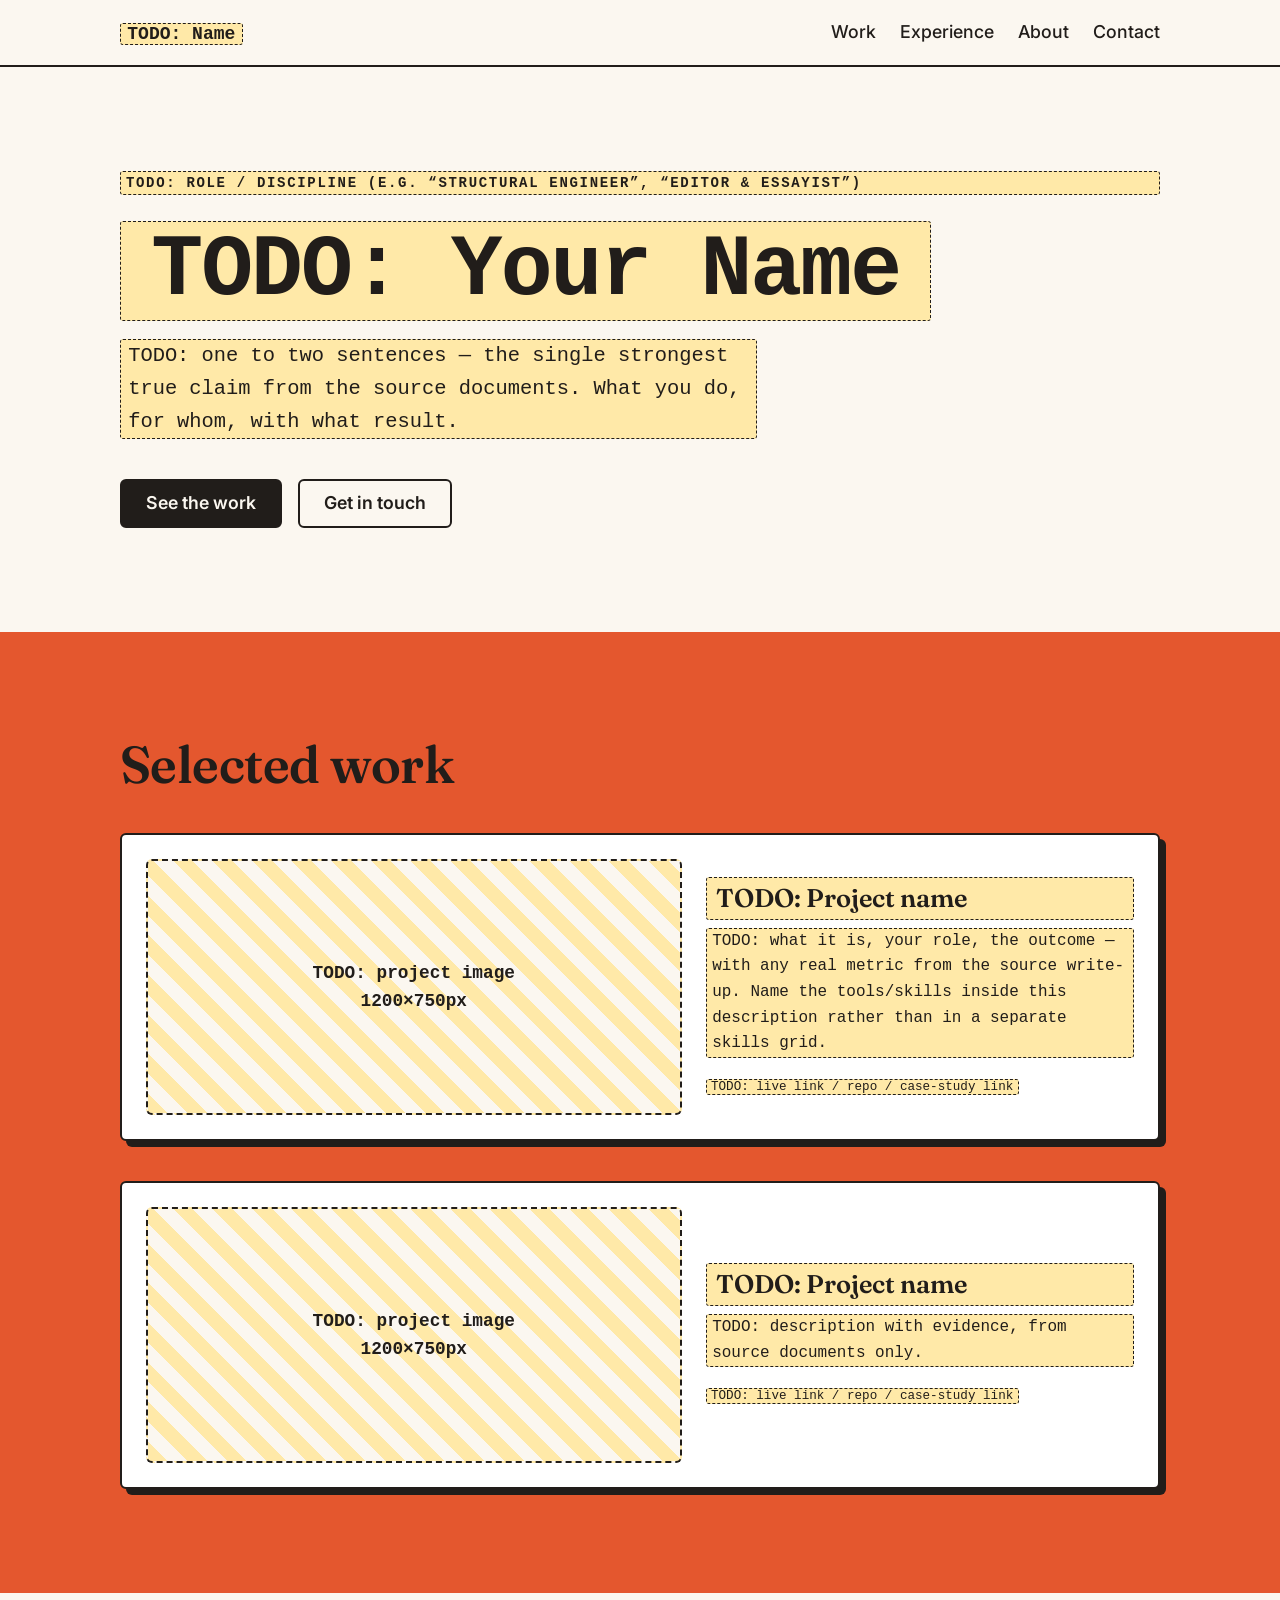
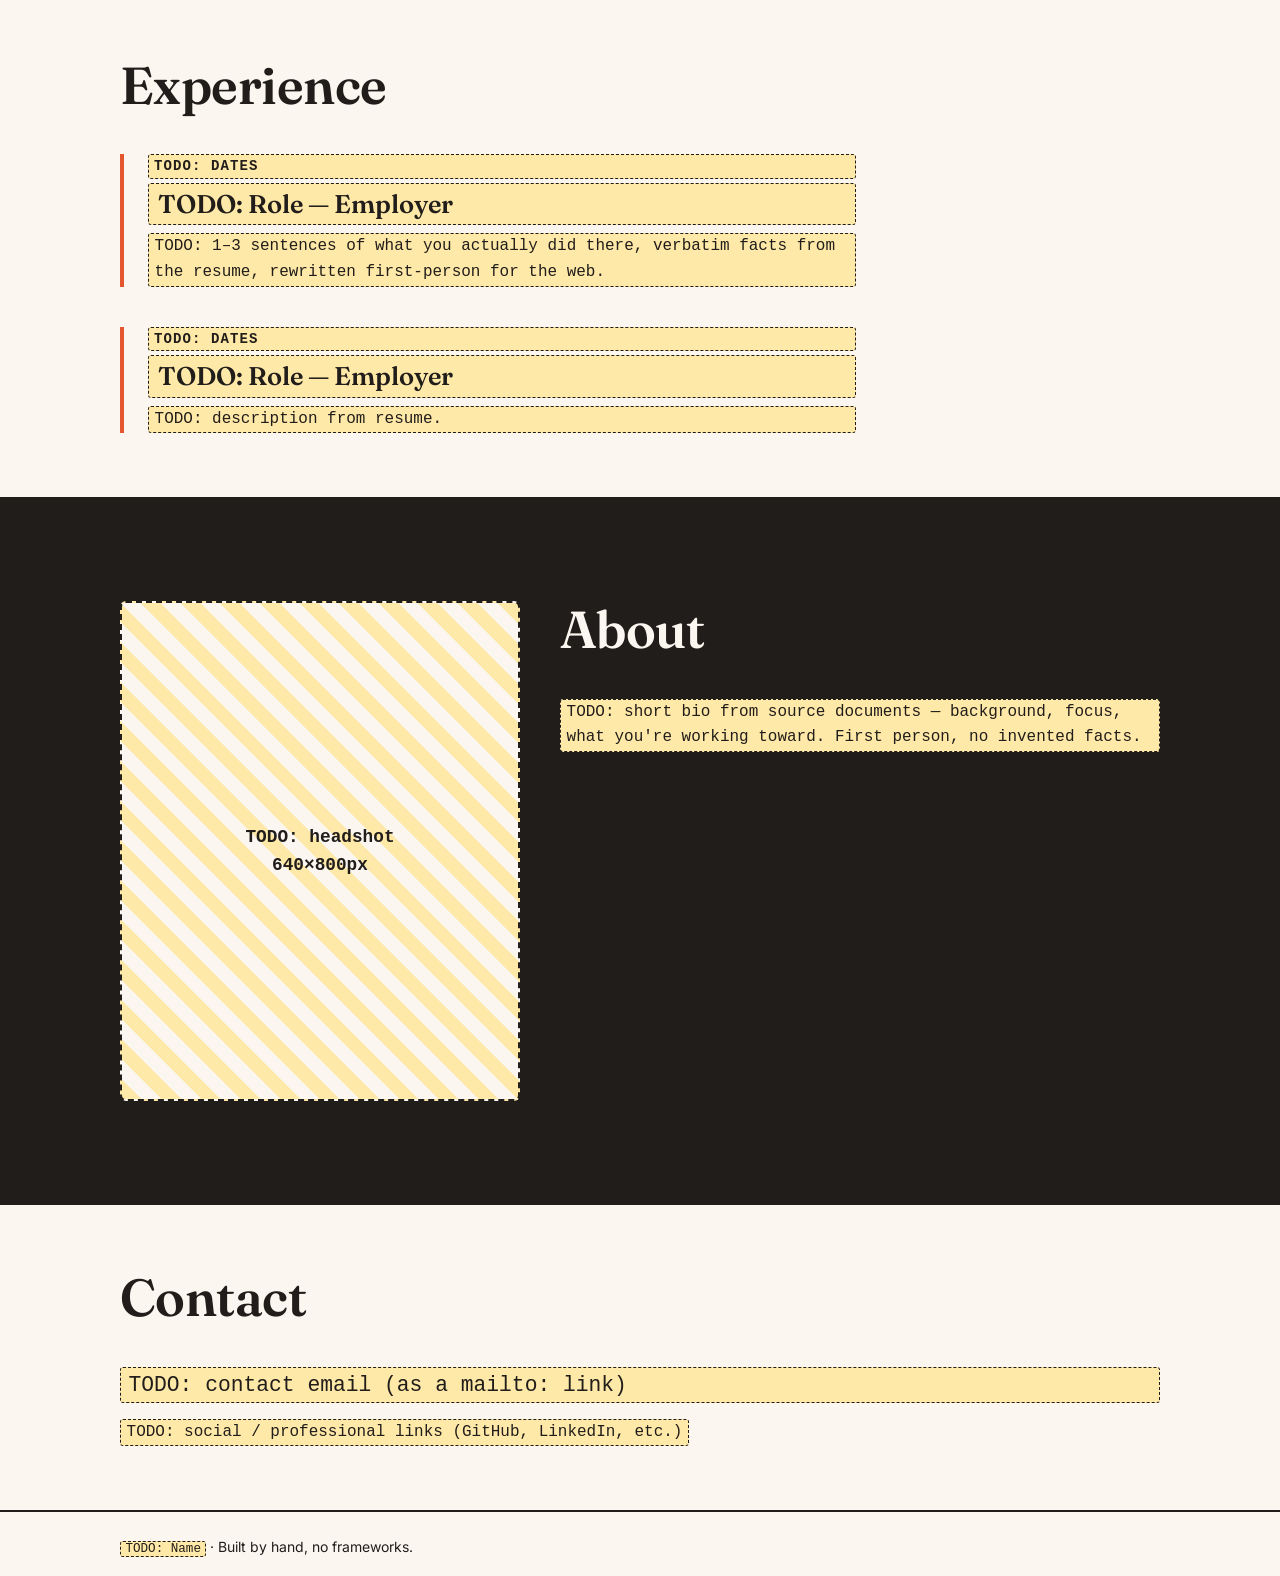
==== index.html @ a49d87e9 "Add portfolio base scaffold with TODO placeholders Static site skeleton: semantic HTML, single CSS f" ====
<!DOCTYPE html>
<html lang="en">
<head>
  <meta charset="UTF-8">
  <meta name="viewport" content="width=device-width, initial-scale=1.0">

  <!-- TODO: replace title/description/OG with facts from source-material/ -->
  <title>Portfolio — [TODO: Your Name]</title>
  <meta name="description" content="[TODO: one-sentence summary of who you are and what you do, from source documents]">
  <meta property="og:title" content="Portfolio — [TODO: Your Name]">
  <meta property="og:description" content="[TODO: same summary as meta description]">
  <meta property="og:type" content="website">
  <!-- TODO: og:image — 1200×630px social card -->

  <!-- Placeholder favicon (avoids a 404); TODO: replace with a real one, 32×32px -->
  <link rel="icon" href="data:image/svg+xml,%3Csvg xmlns='http://www.w3.org/2000/svg' viewBox='0 0 16 16'%3E%3Crect width='16' height='16' rx='3' fill='%23E4572E'/%3E%3C/svg%3E">

  <link rel="preconnect" href="https://fonts.googleapis.com">
  <link rel="preconnect" href="https://fonts.gstatic.com" crossorigin>
  <link href="https://fonts.googleapis.com/css2?family=Fraunces:opsz,wght@9..144,400;9..144,600;9..144,900&family=Inter:wght@400;500;600&display=swap" rel="stylesheet">
  <link rel="stylesheet" href="styles.css">
</head>
<body>

  <a class="skip-link" href="#main">Skip to content</a>

  <header class="site-header">
    <nav class="site-nav" aria-label="Primary">
      <a class="brand" href="#top">
        <span class="todo-inline">TODO: Name</span>
      </a>
      <button class="nav-toggle" aria-expanded="false" aria-controls="nav-menu">
        <span class="nav-toggle-bar" aria-hidden="true"></span>
        Menu
      </button>
      <ul id="nav-menu" class="nav-menu">
        <li><a href="#work">Work</a></li>
        <li><a href="#experience">Experience</a></li>
        <li><a href="#about">About</a></li>
        <li><a href="#contact">Contact</a></li>
      </ul>
    </nav>
  </header>

  <main id="main">

    <!-- ============================================================
         HERO — built from real identity + strongest work once
         source documents exist. No typing animations, no wave emoji.
         ============================================================ -->
    <section class="hero" id="top" aria-labelledby="hero-heading">
      <div class="container">
        <p class="hero-kicker todo-inline">TODO: role / discipline (e.g. “Structural engineer”, “Editor &amp; essayist”)</p>
        <h1 id="hero-heading" class="hero-title">
          <span class="todo-inline">TODO: Your Name</span>
        </h1>
        <p class="hero-lede todo-inline">
          TODO: one to two sentences — the single strongest true claim from the
          source documents. What you do, for whom, with what result.
        </p>
        <div class="hero-actions">
          <a class="button button-primary" href="#work">See the work</a>
          <a class="button button-ghost" href="#contact">Get in touch</a>
        </div>
      </div>
    </section>

    <!-- ============================================================
         SELECTED WORK — one card per project from the write-ups.
         Skills appear here as evidence, not as an icon grid.
         ============================================================ -->
    <section class="work band band-accent" id="work" aria-labelledby="work-heading">
      <div class="container">
        <h2 id="work-heading" class="section-title">Selected work</h2>

        <article class="project-card">
          <div class="todo-media" role="img" aria-label="TODO placeholder: project screenshot, 1200 by 750 pixels">
            <span>TODO: project image<br>1200×750px</span>
          </div>
          <div class="project-body">
            <h3 class="project-title todo-inline">TODO: Project name</h3>
            <p class="todo-inline">TODO: what it is, your role, the outcome — with any real metric
              from the source write-up. Name the tools/skills inside this
              description rather than in a separate skills grid.</p>
            <p class="project-links">
              <span class="todo-inline">TODO: live link / repo / case-study link</span>
            </p>
          </div>
        </article>

        <article class="project-card">
          <div class="todo-media" role="img" aria-label="TODO placeholder: project screenshot, 1200 by 750 pixels">
            <span>TODO: project image<br>1200×750px</span>
          </div>
          <div class="project-body">
            <h3 class="project-title todo-inline">TODO: Project name</h3>
            <p class="todo-inline">TODO: description with evidence, from source documents only.</p>
            <p class="project-links">
              <span class="todo-inline">TODO: live link / repo / case-study link</span>
            </p>
          </div>
        </article>

        <!-- Duplicate <article class="project-card"> per additional project -->
      </div>
    </section>

    <!-- ============================================================
         EXPERIENCE — chronological entries from the resume.
         ============================================================ -->
    <section class="experience" id="experience" aria-labelledby="experience-heading">
      <div class="container">
        <h2 id="experience-heading" class="section-title">Experience</h2>

        <ol class="timeline">
          <li class="timeline-entry">
            <p class="timeline-dates todo-inline">TODO: dates</p>
            <h3 class="timeline-role todo-inline">TODO: Role — Employer</h3>
            <p class="todo-inline">TODO: 1–3 sentences of what you actually did there,
              verbatim facts from the resume, rewritten first-person for the web.</p>
          </li>
          <li class="timeline-entry">
            <p class="timeline-dates todo-inline">TODO: dates</p>
            <h3 class="timeline-role todo-inline">TODO: Role — Employer</h3>
            <p class="todo-inline">TODO: description from resume.</p>
          </li>
          <!-- Duplicate <li class="timeline-entry"> per additional position -->
        </ol>
      </div>
    </section>

    <!-- ============================================================
         ABOUT — bio + headshot.
         ============================================================ -->
    <section class="about band band-ink" id="about" aria-labelledby="about-heading">
      <div class="container about-grid">
        <div class="todo-media todo-media-portrait" role="img" aria-label="TODO placeholder: headshot, 640 by 800 pixels">
          <span>TODO: headshot<br>640×800px</span>
        </div>
        <div>
          <h2 id="about-heading" class="section-title">About</h2>
          <p class="todo-inline">TODO: short bio from source documents — background, focus,
            what you're working toward. First person, no invented facts.</p>
        </div>
      </div>
    </section>

    <!-- ============================================================
         CONTACT
         ============================================================ -->
    <section class="contact" id="contact" aria-labelledby="contact-heading">
      <div class="container">
        <h2 id="contact-heading" class="section-title">Contact</h2>
        <p class="contact-line todo-inline">TODO: contact email (as a mailto: link)</p>
        <ul class="social-list">
          <li class="todo-inline">TODO: social / professional links (GitHub, LinkedIn, etc.)</li>
        </ul>
      </div>
    </section>

  </main>

  <footer class="site-footer">
    <div class="container">
      <p><span class="todo-inline">TODO: Name</span> · Built by hand, no frameworks.</p>
    </div>
  </footer>

  <script src="script.js"></script>
</body>
</html>
---- styles.css ----
/* ============================================================
   PORTFOLIO BASE — design tokens
   The whole theme lives in these custom properties so the real
   design direction (chosen after source-material/ is filled)
   can be applied by swapping tokens, not rewriting rules.
   ============================================================ */

:root {
  /* Palette — base theme, to be replaced in Phase 1/2 */
  --paper:  #FBF7F0;   /* page field */
  --ink:    #211D1A;   /* text; full-bleed About band */
  --accent: #E4572E;   /* full-bleed Work band */
  --card:   #FFFFFF;   /* project cards */
  --todo-bg:#FFE9A8;   /* placeholder highlight — remove with last TODO */

  /* Type */
  --font-display: "Fraunces", Georgia, serif;
  --font-body: "Inter", system-ui, sans-serif;
  --font-todo: ui-monospace, "SF Mono", Menlo, Consolas, monospace;

  /* Fluid type ramp */
  --text-hero:    clamp(2.75rem, 8vw + 1rem, 6rem);
  --text-section: clamp(1.9rem, 3.5vw + 0.75rem, 3.25rem);
  --text-h3:      clamp(1.3rem, 1vw + 1rem, 1.6rem);
  --text-body:    clamp(1rem, 0.2vw + 0.95rem, 1.125rem);
  --text-small:   0.875rem;

  /* Spacing scale */
  --space-1: 0.25rem;
  --space-2: 0.5rem;
  --space-3: 1rem;
  --space-4: 1.5rem;
  --space-5: 2.5rem;
  --space-6: 4rem;
  --space-7: 6.5rem;

  --container: 68rem;
  --radius: 6px;
}

/* ------------------------------------------------------------
   Reset & base
   ------------------------------------------------------------ */

*,
*::before,
*::after {
  box-sizing: border-box;
  margin: 0;
}

html {
  scroll-behavior: smooth;
}

body {
  font-family: var(--font-body);
  font-size: var(--text-body);
  line-height: 1.6;
  color: var(--ink);
  background: var(--paper);
}

img {
  max-width: 100%;
  height: auto;
  display: block;
}

.container {
  max-width: var(--container);
  margin-inline: auto;
  padding-inline: var(--space-4);
}

:focus-visible {
  outline: 3px solid var(--accent);
  outline-offset: 3px;
  border-radius: 2px;
}

.skip-link {
  position: absolute;
  left: var(--space-3);
  top: var(--space-2);
  padding: var(--space-2) var(--space-3);
  background: var(--ink);
  color: var(--paper);
  text-decoration: none;
  border-radius: var(--radius);
  transform: translateY(-300%);
  transition: transform 120ms ease;
  z-index: 10;
}

.skip-link:focus {
  transform: translateY(0);
}

/* ------------------------------------------------------------
   TODO placeholders — deliberately unmissable. Every rule in
   this block disappears when real content replaces the last
   placeholder.
   ------------------------------------------------------------ */

.todo-inline {
  font-family: var(--font-todo);
  font-size: 0.9em;
  background: var(--todo-bg);
  border: 1px dashed var(--ink);
  border-radius: 3px;
  padding: 0 0.35em;
  box-decoration-break: clone;
  -webkit-box-decoration-break: clone;
}

.todo-media {
  display: grid;
  place-items: center;
  min-height: 16rem;
  border: 2px dashed var(--ink);
  border-radius: var(--radius);
  background: repeating-linear-gradient(
    45deg,
    var(--todo-bg),
    var(--todo-bg) 14px,
    var(--paper) 14px,
    var(--paper) 28px
  );
  text-align: center;
  font-family: var(--font-todo);
  font-weight: 600;
  color: var(--ink);
  padding: var(--space-4);
}

.todo-media-portrait {
  aspect-ratio: 4 / 5;
  min-height: 0;
}

/* ------------------------------------------------------------
   Header & nav
   ------------------------------------------------------------ */

.site-header {
  position: sticky;
  top: 0;
  background: var(--paper);
  border-bottom: 2px solid var(--ink);
  z-index: 5;
}

.site-nav {
  max-width: var(--container);
  margin-inline: auto;
  padding: var(--space-3) var(--space-4);
  display: flex;
  align-items: center;
  justify-content: space-between;
  gap: var(--space-4);
  flex-wrap: wrap;
}

.brand {
  font-family: var(--font-display);
  font-weight: 900;
  font-size: 1.25rem;
  color: var(--ink);
  text-decoration: none;
}

.nav-menu {
  display: flex;
  gap: var(--space-4);
  list-style: none;
  padding: 0;
}

.nav-menu a {
  color: var(--ink);
  text-decoration: none;
  font-weight: 500;
  padding: var(--space-1) 0;
  border-bottom: 2px solid transparent;
  transition: border-color 120ms ease;
}

.nav-menu a:hover {
  border-bottom-color: var(--accent);
}

.nav-toggle {
  display: none;
  align-items: center;
  gap: var(--space-2);
  font: inherit;
  font-weight: 600;
  background: none;
  border: 2px solid var(--ink);
  border-radius: var(--radius);
  padding: var(--space-1) var(--space-3);
  color: var(--ink);
  cursor: pointer;
}

.nav-toggle-bar {
  width: 1em;
  height: 2px;
  background: currentColor;
  box-shadow: 0 -4px 0 currentColor, 0 4px 0 currentColor;
}

@media (max-width: 47.9rem) {
  .nav-toggle {
    display: inline-flex;
  }

  .nav-menu {
    display: none;
    flex-basis: 100%;
    flex-direction: column;
    gap: var(--space-2);
    padding-block: var(--space-2) var(--space-3);
  }

  .nav-menu.is-open {
    display: flex;
  }
}

/* ------------------------------------------------------------
   Full-bleed color bands — color as surface, not trim
   ------------------------------------------------------------ */

.band {
  padding-block: var(--space-7);
}

.band-accent {
  background: var(--accent);
}

.band-ink {
  background: var(--ink);
  color: var(--paper);
}

.band-ink .todo-inline,
.band-ink .todo-media {
  color: var(--ink);
}

/* ------------------------------------------------------------
   Hero
   ------------------------------------------------------------ */

.hero {
  padding-block: var(--space-7);
}

.hero-kicker {
  text-transform: uppercase;
  letter-spacing: 0.12em;
  font-size: var(--text-small);
  font-weight: 600;
}

.hero-title {
  font-family: var(--font-display);
  font-weight: 900;
  font-size: var(--text-hero);
  line-height: 1.02;
  letter-spacing: -0.02em;
  margin-block: var(--space-3) var(--space-4);
  max-width: 14ch;
}

.hero-lede {
  max-width: 52ch;
  font-size: calc(var(--text-body) * 1.15);
}

.hero-actions {
  display: flex;
  gap: var(--space-3);
  flex-wrap: wrap;
  margin-top: var(--space-5);
}

.button {
  display: inline-block;
  font-weight: 600;
  text-decoration: none;
  padding: var(--space-2) var(--space-4);
  border-radius: var(--radius);
  border: 2px solid var(--ink);
  transition: transform 120ms ease, background-color 120ms ease,
    color 120ms ease;
}

.button:hover {
  transform: translateY(-2px);
}

.button-primary {
  background: var(--ink);
  color: var(--paper);
}

.button-primary:hover {
  background: var(--accent);
  border-color: var(--accent);
}

.button-ghost {
  color: var(--ink);
  background: transparent;
}

.button-ghost:hover {
  background: var(--ink);
  color: var(--paper);
}

/* ------------------------------------------------------------
   Sections
   ------------------------------------------------------------ */

section {
  padding-block: var(--space-6);
}

.section-title {
  font-family: var(--font-display);
  font-weight: 600;
  font-size: var(--text-section);
  line-height: 1.1;
  letter-spacing: -0.01em;
  margin-bottom: var(--space-5);
}

/* Work */

.project-card {
  display: grid;
  gap: var(--space-4);
  background: var(--card);
  border: 2px solid var(--ink);
  border-radius: var(--radius);
  padding: var(--space-4);
  box-shadow: 6px 6px 0 var(--ink);
}

.project-card + .project-card {
  margin-top: var(--space-5);
}

@media (min-width: 48rem) {
  .project-card {
    grid-template-columns: 5fr 4fr;
    align-items: center;
  }
}

.project-title {
  font-family: var(--font-display);
  font-size: var(--text-h3);
  font-weight: 600;
  margin-bottom: var(--space-2);
}

.project-links {
  margin-top: var(--space-3);
  font-size: var(--text-small);
}

/* Experience */

.timeline {
  list-style: none;
  padding: 0;
  display: grid;
  gap: var(--space-5);
  max-width: 46rem;
}

.timeline-entry {
  border-left: 4px solid var(--accent);
  padding-left: var(--space-4);
}

.timeline-dates {
  font-size: var(--text-small);
  font-weight: 600;
  text-transform: uppercase;
  letter-spacing: 0.08em;
  margin-bottom: var(--space-1);
}

.timeline-role {
  font-family: var(--font-display);
  font-size: var(--text-h3);
  font-weight: 600;
  margin-bottom: var(--space-2);
}

/* About */

.about-grid {
  display: grid;
  gap: var(--space-5);
}

@media (min-width: 48rem) {
  .about-grid {
    grid-template-columns: 2fr 3fr;
    align-items: start;
  }
}

/* Contact */

.contact-line {
  font-size: calc(var(--text-body) * 1.2);
  margin-bottom: var(--space-3);
}

.social-list {
  list-style: none;
  padding: 0;
  display: flex;
  gap: var(--space-3);
  flex-wrap: wrap;
}

/* ------------------------------------------------------------
   Footer
   ------------------------------------------------------------ */

.site-footer {
  border-top: 2px solid var(--ink);
  padding-block: var(--space-4);
  font-size: var(--text-small);
}

/* ------------------------------------------------------------
   Motion preferences
   ------------------------------------------------------------ */

@media (prefers-reduced-motion: reduce) {
  html {
    scroll-behavior: auto;
  }

  *,
  *::before,
  *::after {
    transition: none !important;
  }
}
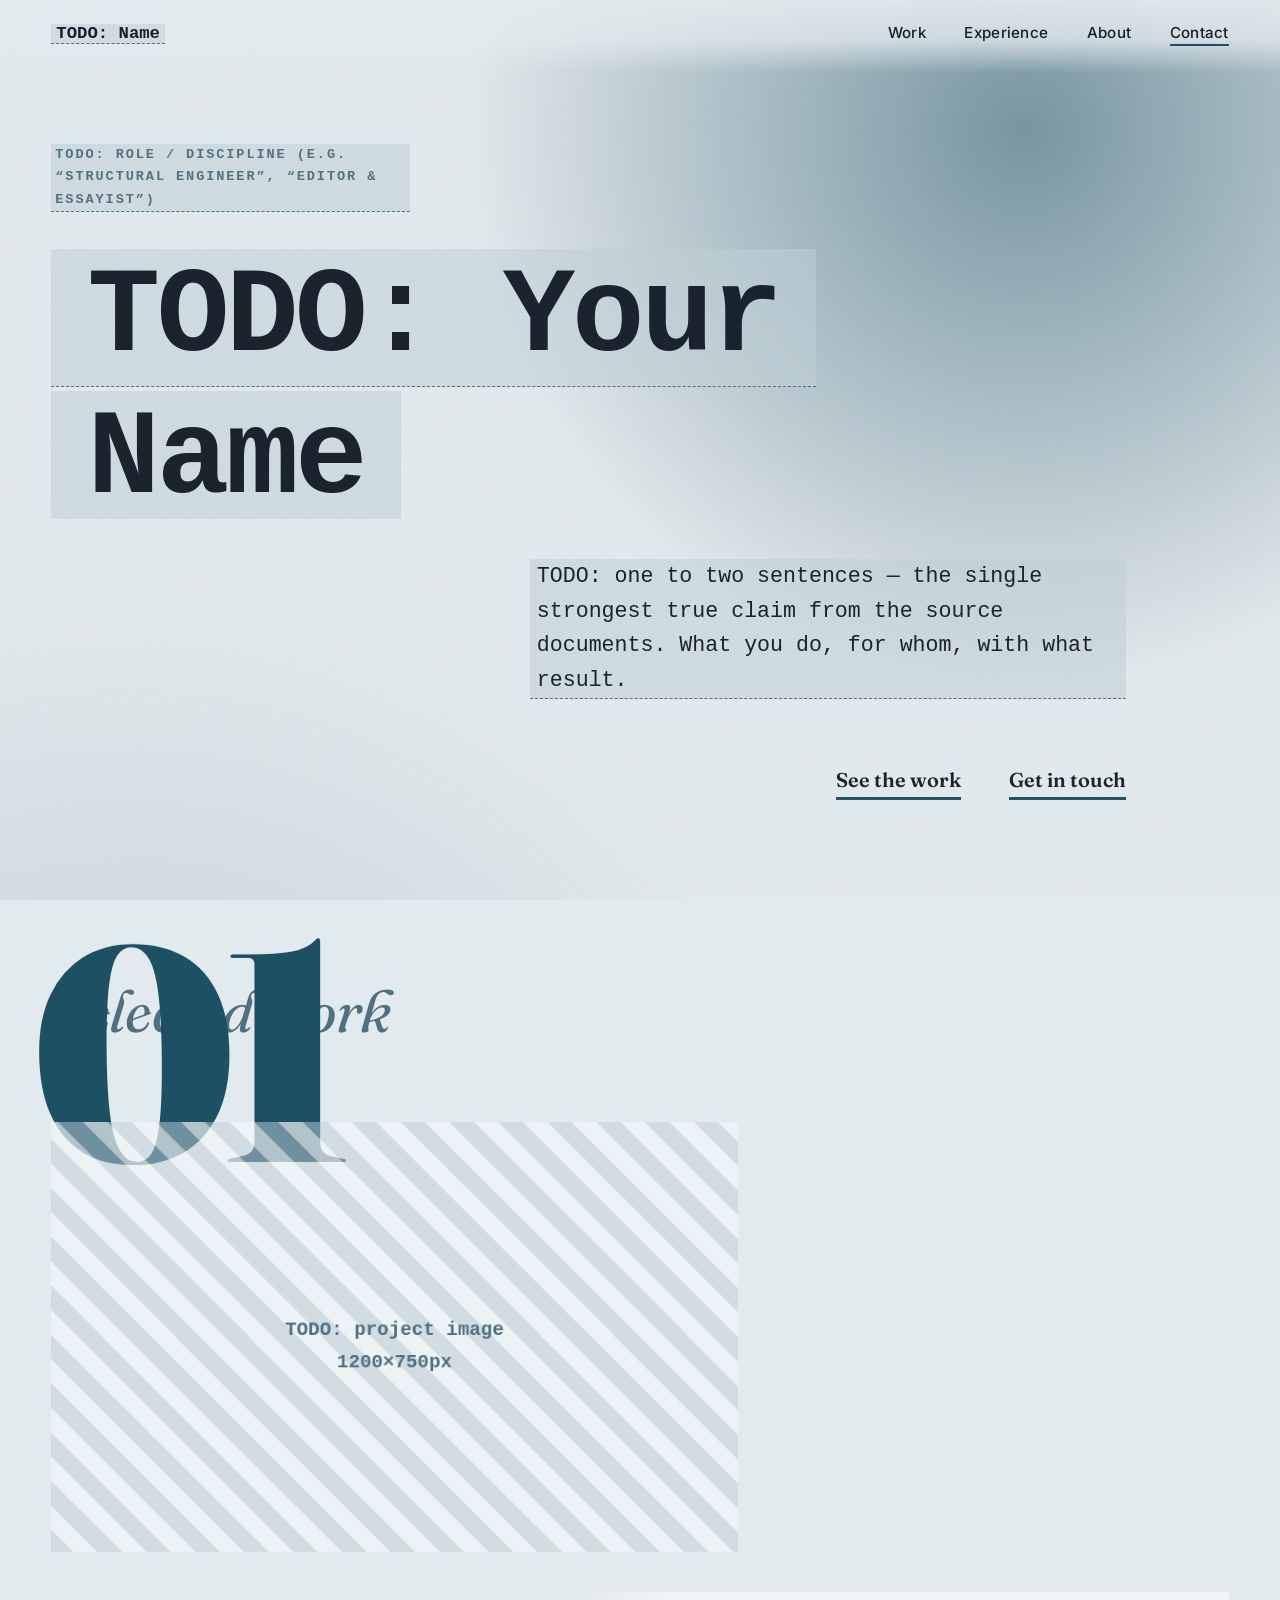
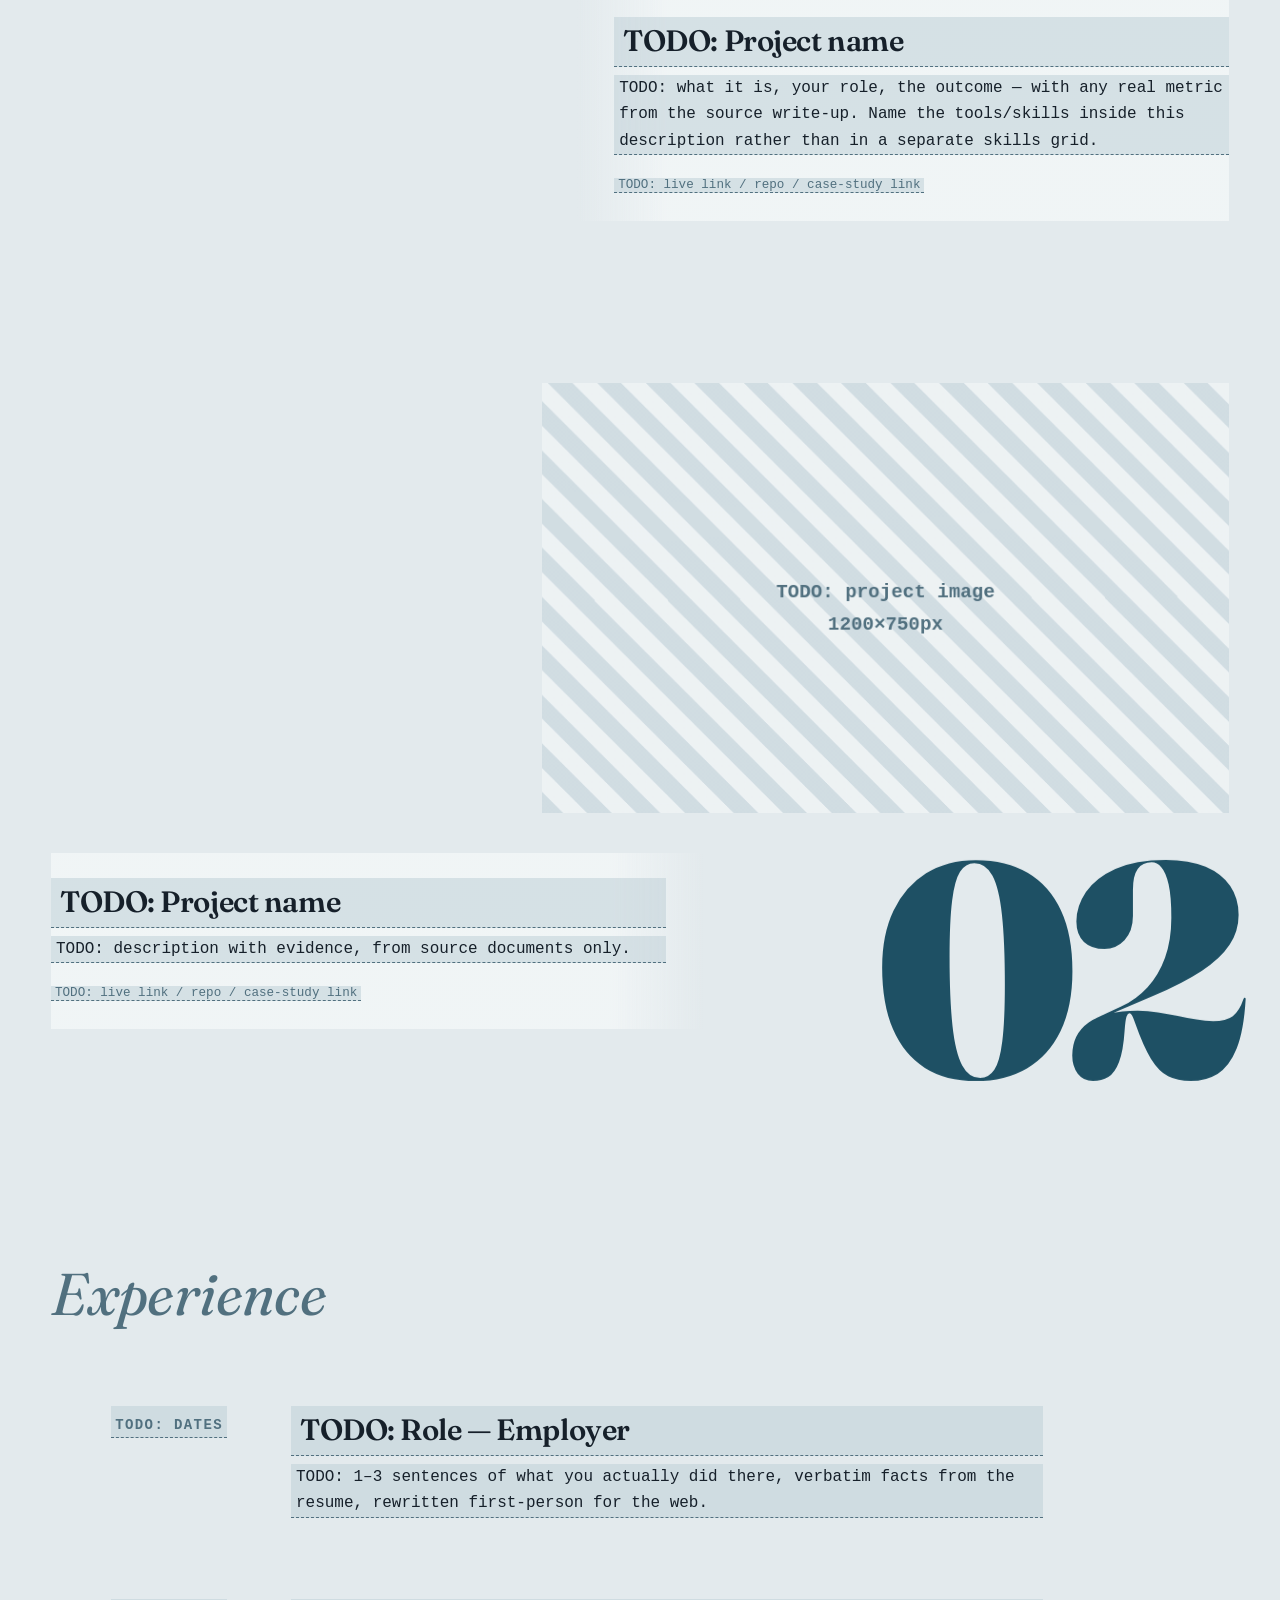
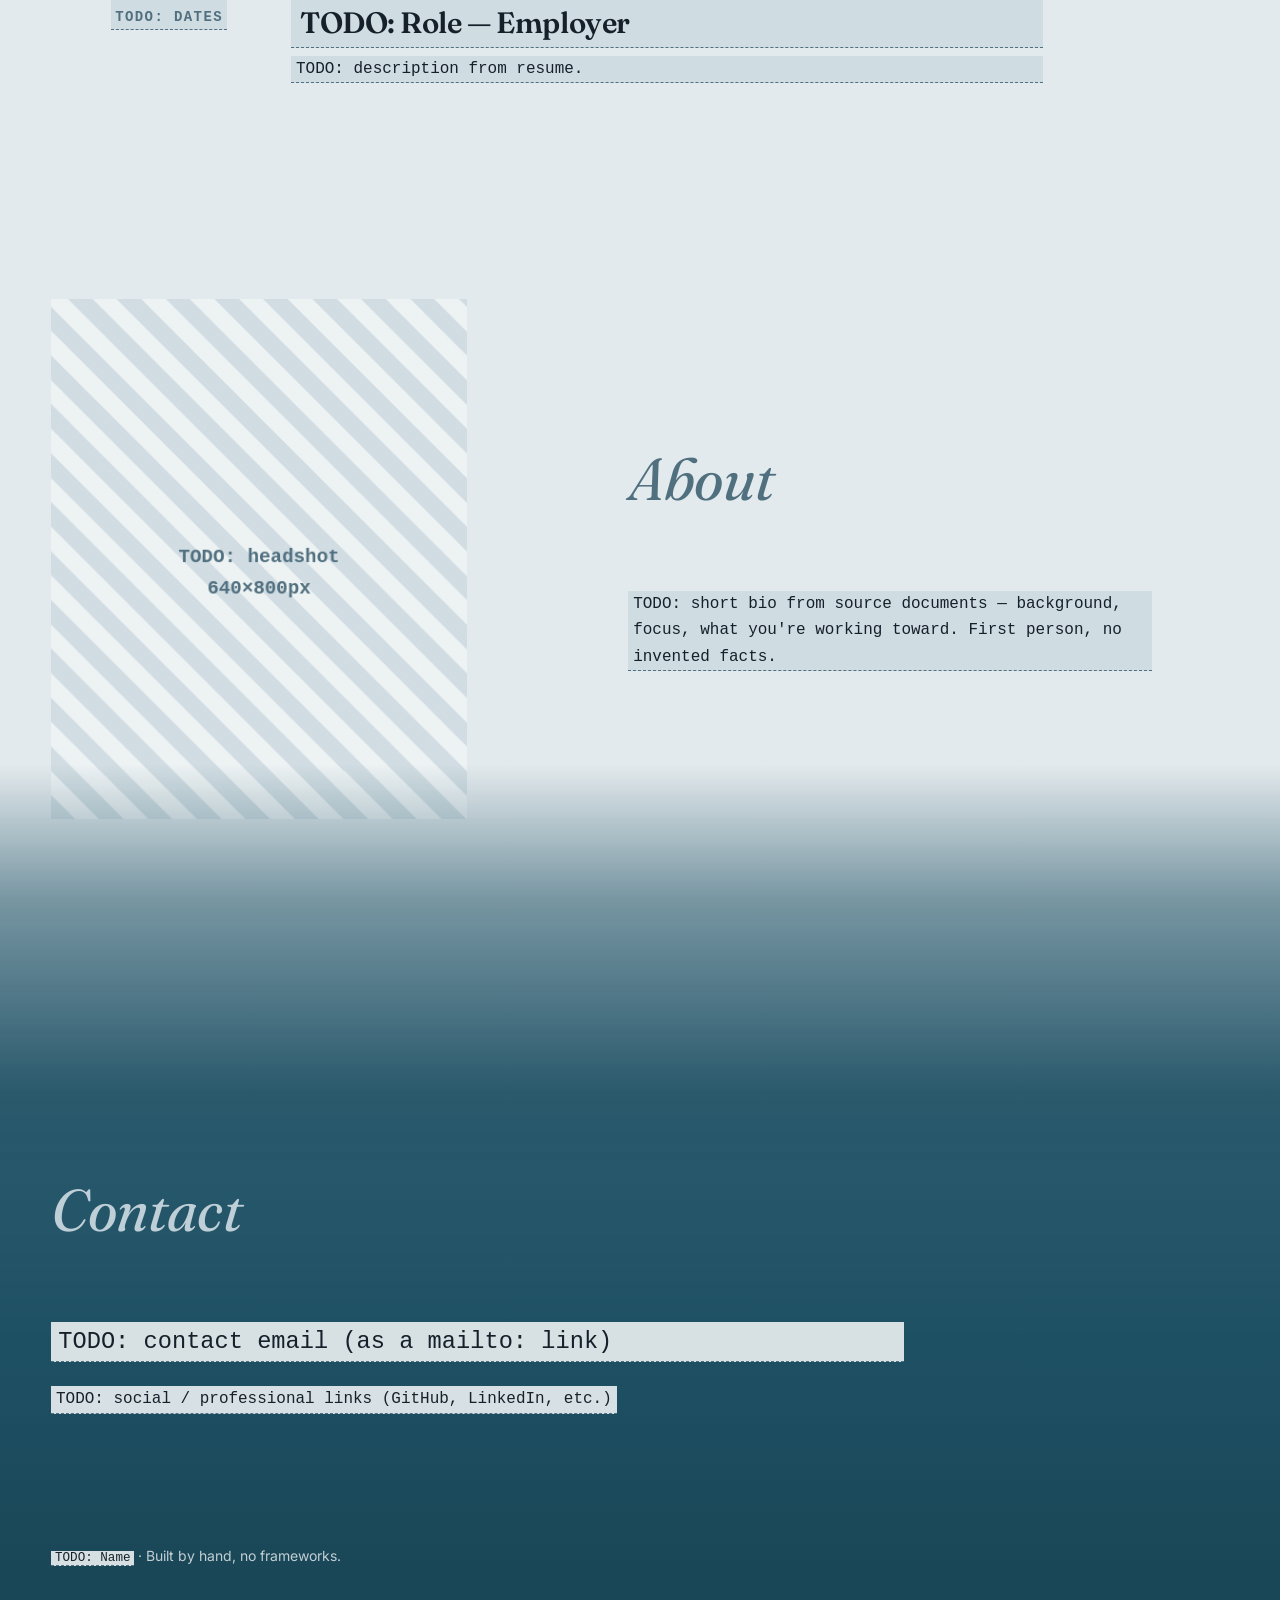
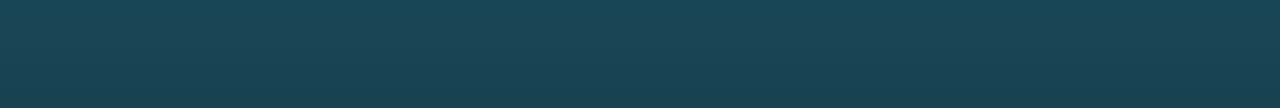
==== commit ebefc75c: "Apply Undertow visual system site-wide Replaces the band-and-card grammar with one continuous cool c" ====
--- a/index.html
+++ b/index.html
@@ -13,26 +13,31 @@
   <!-- TODO: og:image — 1200×630px social card -->
 
   <!-- Placeholder favicon (avoids a 404); TODO: replace with a real one, 32×32px -->
-  <link rel="icon" href="data:image/svg+xml,%3Csvg xmlns='http://www.w3.org/2000/svg' viewBox='0 0 16 16'%3E%3Crect width='16' height='16' rx='3' fill='%23E4572E'/%3E%3C/svg%3E">
+  <link rel="icon" href="data:image/svg+xml,%3Csvg xmlns='http://www.w3.org/2000/svg' viewBox='0 0 16 16'%3E%3Ccircle cx='8' cy='8' r='7' fill='%231E5064'/%3E%3C/svg%3E">
 
   <link rel="preconnect" href="https://fonts.googleapis.com">
   <link rel="preconnect" href="https://fonts.gstatic.com" crossorigin>
-  <link href="https://fonts.googleapis.com/css2?family=Fraunces:opsz,wght@9..144,400;9..144,600;9..144,900&family=Inter:wght@400;500;600&display=swap" rel="stylesheet">
+  <link href="https://fonts.googleapis.com/css2?family=Fraunces:ital,opsz,wght@0,9..144,400;0,9..144,600;0,9..144,900;1,9..144,400&family=Inter:wght@400;500;600&display=swap" rel="stylesheet">
   <link rel="stylesheet" href="styles.css">
 </head>
 <body>
 
   <a class="skip-link" href="#main">Skip to content</a>
 
-  <header class="site-header">
+  <!-- Ambient canvas: pools drift with scroll; petrol leans to the cursor -->
+  <div class="ambient" aria-hidden="true">
+    <div class="pool pool-petrol" data-lean data-drift="-0.06"></div>
+    <div class="pool pool-tide" data-drift="0.05"></div>
+    <div class="pool pool-glacier" data-drift="-0.03"></div>
+    <div class="pool pool-tide-2" data-drift="0.04"></div>
+  </div>
+
+  <header class="site-head">
     <nav class="site-nav" aria-label="Primary">
       <a class="brand" href="#top">
         <span class="todo-inline">TODO: Name</span>
       </a>
-      <button class="nav-toggle" aria-expanded="false" aria-controls="nav-menu">
-        <span class="nav-toggle-bar" aria-hidden="true"></span>
-        Menu
-      </button>
+      <button class="nav-toggle" aria-expanded="false" aria-controls="nav-menu">Menu</button>
       <ul id="nav-menu" class="nav-menu">
         <li><a href="#work">Work</a></li>
         <li><a href="#experience">Experience</a></li>
@@ -45,100 +50,112 @@
   <main id="main">
 
     <!-- ============================================================
-         HERO — built from real identity + strongest work once
-         source documents exist. No typing animations, no wave emoji.
+         HERO — identity at full scale; no typing animation, no wave.
          ============================================================ -->
-    <section class="hero" id="top" aria-labelledby="hero-heading">
-      <div class="container">
-        <p class="hero-kicker todo-inline">TODO: role / discipline (e.g. “Structural engineer”, “Editor &amp; essayist”)</p>
-        <h1 id="hero-heading" class="hero-title">
-          <span class="todo-inline">TODO: Your Name</span>
-        </h1>
-        <p class="hero-lede todo-inline">
-          TODO: one to two sentences — the single strongest true claim from the
-          source documents. What you do, for whom, with what result.
-        </p>
-        <div class="hero-actions">
-          <a class="button button-primary" href="#work">See the work</a>
-          <a class="button button-ghost" href="#contact">Get in touch</a>
-        </div>
+    <section class="hero frame" id="top" aria-labelledby="hero-heading">
+      <p class="hero-kicker todo-inline">TODO: role / discipline (e.g. “Structural engineer”, “Editor &amp; essayist”)</p>
+      <h1 id="hero-heading" class="hero-title">
+        <span class="mask"><span class="mask-inner"><span class="todo-inline">TODO: Your Name</span></span></span>
+      </h1>
+      <p class="hero-lede todo-inline">
+        TODO: one to two sentences — the single strongest true claim from the
+        source documents. What you do, for whom, with what result.
+      </p>
+      <div class="hero-actions">
+        <a class="flow-link" href="#work">See the work</a>
+        <a class="flow-link" href="#contact">Get in touch</a>
       </div>
     </section>
 
     <!-- ============================================================
-         SELECTED WORK — one card per project from the write-ups.
-         Skills appear here as evidence, not as an icon grid.
+         SELECTED WORK — editorial spreads; skills live in the
+         descriptions as evidence, not in an icon grid.
          ============================================================ -->
-    <section class="work band band-accent" id="work" aria-labelledby="work-heading">
-      <div class="container">
-        <h2 id="work-heading" class="section-title">Selected work</h2>
+    <section class="work frame" id="work" aria-labelledby="work-heading">
+      <h2 id="work-heading" class="section-title" data-rise>Selected work</h2>
 
-        <article class="project-card">
-          <div class="todo-media" role="img" aria-label="TODO placeholder: project screenshot, 1200 by 750 pixels">
-            <span>TODO: project image<br>1200×750px</span>
+      <article class="spread spread-a">
+        <span class="spread-num" aria-hidden="true" data-drift="0.08">01</span>
+        <div class="spread-media unclip" data-reveal>
+          <div class="unclip-inner">
+            <div class="todo-media" data-parallax role="img" aria-label="TODO placeholder: project screenshot, 1200 by 750 pixels">
+              <span>TODO: project image<br>1200×750px</span>
+            </div>
           </div>
-          <div class="project-body">
-            <h3 class="project-title todo-inline">TODO: Project name</h3>
-            <p class="todo-inline">TODO: what it is, your role, the outcome — with any real metric
-              from the source write-up. Name the tools/skills inside this
-              description rather than in a separate skills grid.</p>
-            <p class="project-links">
-              <span class="todo-inline">TODO: live link / repo / case-study link</span>
-            </p>
+        </div>
+        <div class="spread-body">
+          <h3 class="spread-title todo-inline">TODO: Project name</h3>
+          <p class="todo-inline">TODO: what it is, your role, the outcome — with any real metric
+            from the source write-up. Name the tools/skills inside this
+            description rather than in a separate skills grid.</p>
+          <p class="spread-links">
+            <span class="todo-inline">TODO: live link / repo / case-study link</span>
+          </p>
+        </div>
+      </article>
+
+      <article class="spread spread-b">
+        <span class="spread-num" aria-hidden="true" data-drift="-0.06">02</span>
+        <div class="spread-media unclip" data-reveal>
+          <div class="unclip-inner">
+            <div class="todo-media" data-parallax role="img" aria-label="TODO placeholder: project screenshot, 1200 by 750 pixels">
+              <span>TODO: project image<br>1200×750px</span>
+            </div>
           </div>
-        </article>
+        </div>
+        <div class="spread-body">
+          <h3 class="spread-title todo-inline">TODO: Project name</h3>
+          <p class="todo-inline">TODO: description with evidence, from source documents only.</p>
+          <p class="spread-links">
+            <span class="todo-inline">TODO: live link / repo / case-study link</span>
+          </p>
+        </div>
+      </article>
 
-        <article class="project-card">
-          <div class="todo-media" role="img" aria-label="TODO placeholder: project screenshot, 1200 by 750 pixels">
-            <span>TODO: project image<br>1200×750px</span>
-          </div>
-          <div class="project-body">
-            <h3 class="project-title todo-inline">TODO: Project name</h3>
-            <p class="todo-inline">TODO: description with evidence, from source documents only.</p>
-            <p class="project-links">
-              <span class="todo-inline">TODO: live link / repo / case-study link</span>
-            </p>
-          </div>
-        </article>
-
-        <!-- Duplicate <article class="project-card"> per additional project -->
-      </div>
+      <!-- Duplicate <article class="spread"> per additional project,
+           alternating spread-a / spread-b and numbering the spread-num -->
     </section>
 
     <!-- ============================================================
-         EXPERIENCE — chronological entries from the resume.
+         EXPERIENCE — chronological ledger from the resume.
          ============================================================ -->
-    <section class="experience" id="experience" aria-labelledby="experience-heading">
-      <div class="container">
-        <h2 id="experience-heading" class="section-title">Experience</h2>
+    <section class="experience frame" id="experience" aria-labelledby="experience-heading">
+      <h2 id="experience-heading" class="section-title" data-rise>Experience</h2>
 
-        <ol class="timeline">
-          <li class="timeline-entry">
-            <p class="timeline-dates todo-inline">TODO: dates</p>
-            <h3 class="timeline-role todo-inline">TODO: Role — Employer</h3>
+      <ol class="xp-list">
+        <li class="xp-entry">
+          <p class="xp-dates todo-inline">TODO: dates</p>
+          <div class="xp-body">
+            <h3 class="xp-role todo-inline">TODO: Role — Employer</h3>
             <p class="todo-inline">TODO: 1–3 sentences of what you actually did there,
               verbatim facts from the resume, rewritten first-person for the web.</p>
-          </li>
-          <li class="timeline-entry">
-            <p class="timeline-dates todo-inline">TODO: dates</p>
-            <h3 class="timeline-role todo-inline">TODO: Role — Employer</h3>
+          </div>
+        </li>
+        <li class="xp-entry">
+          <p class="xp-dates todo-inline">TODO: dates</p>
+          <div class="xp-body">
+            <h3 class="xp-role todo-inline">TODO: Role — Employer</h3>
             <p class="todo-inline">TODO: description from resume.</p>
-          </li>
-          <!-- Duplicate <li class="timeline-entry"> per additional position -->
-        </ol>
-      </div>
+          </div>
+        </li>
+        <!-- Duplicate <li class="xp-entry"> per additional position -->
+      </ol>
     </section>
 
     <!-- ============================================================
-         ABOUT — bio + headshot.
+         ABOUT — bio + headshot on the tide pool.
          ============================================================ -->
-    <section class="about band band-ink" id="about" aria-labelledby="about-heading">
-      <div class="container about-grid">
-        <div class="todo-media todo-media-portrait" role="img" aria-label="TODO placeholder: headshot, 640 by 800 pixels">
-          <span>TODO: headshot<br>640×800px</span>
+    <section class="about frame" id="about" aria-labelledby="about-heading">
+      <div class="about-grid">
+        <div class="about-media unclip" data-reveal>
+          <div class="unclip-inner">
+            <div class="todo-media todo-media-portrait" data-parallax role="img" aria-label="TODO placeholder: headshot, 640 by 800 pixels">
+              <span>TODO: headshot<br>640×800px</span>
+            </div>
+          </div>
         </div>
-        <div>
-          <h2 id="about-heading" class="section-title">About</h2>
+        <div class="about-copy">
+          <h2 id="about-heading" class="section-title" data-rise>About</h2>
           <p class="todo-inline">TODO: short bio from source documents — background, focus,
             what you're working toward. First person, no invented facts.</p>
         </div>
@@ -146,26 +163,28 @@
     </section>
 
     <!-- ============================================================
-         CONTACT
+         CONTACT — the page sinks into the deep petrol field.
          ============================================================ -->
-    <section class="contact" id="contact" aria-labelledby="contact-heading">
-      <div class="container">
-        <h2 id="contact-heading" class="section-title">Contact</h2>
+    <div class="deep">
+      <div class="deep-pool" aria-hidden="true"></div>
+      <section class="contact frame" id="contact" aria-labelledby="contact-heading">
+        <h2 id="contact-heading" class="section-title" data-rise>Contact</h2>
         <p class="contact-line todo-inline">TODO: contact email (as a mailto: link)</p>
         <ul class="social-list">
           <li class="todo-inline">TODO: social / professional links (GitHub, LinkedIn, etc.)</li>
         </ul>
-      </div>
-    </section>
+      </section>
+    </div>
 
   </main>
 
-  <footer class="site-footer">
-    <div class="container">
+  <footer class="site-foot deep">
+    <div class="frame">
       <p><span class="todo-inline">TODO: Name</span> · Built by hand, no frameworks.</p>
     </div>
   </footer>
 
+  <script src="assets/lenis.min.js"></script>
   <script src="script.js"></script>
 </body>
 </html>
--- a/styles.css
+++ b/styles.css
@@ -1,27 +1,32 @@
 /* ============================================================
-   PORTFOLIO BASE — design tokens
-   The whole theme lives in these custom properties so the real
-   design direction (chosen after source-material/ is filled)
-   can be applied by swapping tokens, not rewriting rules.
+   UNDERTOW — the site's visual system
+   One continuous cool canvas. Color lives in large soft gradient
+   pools that drift with scroll and lean toward the cursor; the
+   page closes by sinking into a deep petrol field. Structure
+   comes from oversized Fraunces numerals and editorial offsets —
+   no cards, no bands, no boxes.
+
+   The whole theme lives in these tokens.
    ============================================================ */
 
 :root {
-  /* Palette — base theme, to be replaced in Phase 1/2 */
-  --paper:  #FBF7F0;   /* page field */
-  --ink:    #211D1A;   /* text; full-bleed About band */
-  --accent: #E4572E;   /* full-bleed Work band */
-  --card:   #FFFFFF;   /* project cards */
-  --todo-bg:#FFE9A8;   /* placeholder highlight — remove with last TODO */
+  /* Palette — cool, low saturation, petrol is the one sure color */
+  --glacier: #F1F5F6;   /* light pool; text on deep petrol */
+  --mist:    #E3EAED;   /* the continuous canvas */
+  --tide:    #BFCFD8;   /* mid ambient pool */
+  --petrol:  #1E5064;   /* accent: pools, numerals, underlines, the deep close */
+  --slate:   #51707F;   /* support: kickers, dates, labels */
+  --ink:     #16202A;   /* text — blue-cast near-black */
 
   /* Type */
   --font-display: "Fraunces", Georgia, serif;
   --font-body: "Inter", system-ui, sans-serif;
   --font-todo: ui-monospace, "SF Mono", Menlo, Consolas, monospace;
 
-  /* Fluid type ramp */
-  --text-hero:    clamp(2.75rem, 8vw + 1rem, 6rem);
-  --text-section: clamp(1.9rem, 3.5vw + 0.75rem, 3.25rem);
-  --text-h3:      clamp(1.3rem, 1vw + 1rem, 1.6rem);
+  /* Fluid ramp */
+  --text-hero:    clamp(3.2rem, 10.5vw, 9rem);
+  --text-section: clamp(2.1rem, 4.6vw, 3.8rem);
+  --text-h3:      clamp(1.45rem, 2.3vw, 2.2rem);
   --text-body:    clamp(1rem, 0.2vw + 0.95rem, 1.125rem);
   --text-small:   0.875rem;
 
@@ -32,10 +37,10 @@
   --space-4: 1.5rem;
   --space-5: 2.5rem;
   --space-6: 4rem;
-  --space-7: 6.5rem;
-
-  --container: 68rem;
-  --radius: 6px;
+  --space-7: 7rem;
+
+  /* One easing family: slow settle, no overshoot */
+  --ease: cubic-bezier(0.22, 1, 0.36, 1);
 }
 
 /* ------------------------------------------------------------
@@ -50,15 +55,23 @@
 }
 
 html {
-  scroll-behavior: smooth;
-}
+  overflow-x: clip;
+}
+
+@media (prefers-reduced-motion: no-preference) {
+  html { scroll-behavior: smooth; }
+}
+
+/* Lenis drives the easing when active; CSS smoothing would fight it */
+html[data-lenis] { scroll-behavior: auto; }
 
 body {
   font-family: var(--font-body);
   font-size: var(--text-body);
-  line-height: 1.6;
+  line-height: 1.65;
   color: var(--ink);
-  background: var(--paper);
+  background: var(--mist);
+  overflow-x: clip;
 }
 
 img {
@@ -67,30 +80,35 @@
   display: block;
 }
 
-.container {
-  max-width: var(--container);
+a { color: inherit; }
+
+.frame {
+  max-width: 82rem;
   margin-inline: auto;
-  padding-inline: var(--space-4);
+  padding-inline: clamp(1.25rem, 4vw, 4rem);
+}
+
+section {
+  scroll-margin-top: 5.5rem;
 }
 
 :focus-visible {
-  outline: 3px solid var(--accent);
-  outline-offset: 3px;
+  outline: 3px solid var(--petrol);
+  outline-offset: 4px;
   border-radius: 2px;
 }
 
 .skip-link {
-  position: absolute;
+  position: fixed;
   left: var(--space-3);
   top: var(--space-2);
   padding: var(--space-2) var(--space-3);
   background: var(--ink);
-  color: var(--paper);
+  color: var(--glacier);
   text-decoration: none;
-  border-radius: var(--radius);
   transform: translateY(-300%);
-  transition: transform 120ms ease;
-  z-index: 10;
+  transition: transform 300ms var(--ease);
+  z-index: 20;
 }
 
 .skip-link:focus {
@@ -98,65 +116,137 @@
 }
 
 /* ------------------------------------------------------------
-   TODO placeholders — deliberately unmissable. Every rule in
-   this block disappears when real content replaces the last
-   placeholder.
+   Ambient field: pools + grain — the continuous canvas.
+   Pools drift with scroll (JS transforms); at rest they hold
+   their designed positions, so reduced-motion loses nothing.
+   ------------------------------------------------------------ */
+
+.ambient {
+  position: fixed;
+  inset: 0;
+  z-index: -1;
+  overflow: hidden;
+}
+
+.pool {
+  position: absolute;
+  border-radius: 50%;
+  will-change: transform;
+}
+
+.pool-petrol {
+  width: 90vmax; height: 90vmax;
+  top: -30vmax; right: -25vmax;
+  background: radial-gradient(circle,
+    rgba(30, 80, 100, 0.55) 0%,
+    rgba(30, 80, 100, 0.22) 42%,
+    rgba(30, 80, 100, 0) 68%);
+}
+
+.pool-tide {
+  width: 110vmax; height: 110vmax;
+  top: 60vh; left: -45vmax;
+  background: radial-gradient(circle,
+    rgba(191, 207, 216, 0.9) 0%,
+    rgba(191, 207, 216, 0.4) 45%,
+    rgba(191, 207, 216, 0) 70%);
+}
+
+.pool-glacier {
+  width: 100vmax; height: 100vmax;
+  top: 140vh; right: -35vmax;
+  background: radial-gradient(circle,
+    rgba(241, 245, 246, 1) 0%,
+    rgba(241, 245, 246, 0.5) 45%,
+    rgba(241, 245, 246, 0) 70%);
+}
+
+.pool-tide-2 {
+  width: 95vmax; height: 95vmax;
+  top: 230vh; left: -30vmax;
+  background: radial-gradient(circle,
+    rgba(191, 207, 216, 0.8) 0%,
+    rgba(191, 207, 216, 0.35) 45%,
+    rgba(191, 207, 216, 0) 70%);
+}
+
+body::after {
+  content: "";
+  position: fixed;
+  inset: 0;
+  z-index: 3;
+  pointer-events: none;
+  opacity: 0.05;
+  background-image: url("data:image/svg+xml,%3Csvg xmlns='http://www.w3.org/2000/svg' width='240' height='240'%3E%3Cfilter id='n'%3E%3CfeTurbulence type='fractalNoise' baseFrequency='0.85' numOctaves='2'/%3E%3C/filter%3E%3Crect width='100%25' height='100%25' filter='url(%23n)'/%3E%3C/svg%3E");
+}
+
+/* ------------------------------------------------------------
+   TODO scaffolding — placeholders stay unmissable but cool-toned.
+   Every rule in this block disappears with the last placeholder.
    ------------------------------------------------------------ */
 
 .todo-inline {
   font-family: var(--font-todo);
   font-size: 0.9em;
-  background: var(--todo-bg);
-  border: 1px dashed var(--ink);
-  border-radius: 3px;
-  padding: 0 0.35em;
+  background: rgba(191, 207, 216, 0.55);
+  border-bottom: 1px dashed var(--slate);
+  padding: 0 0.3em;
   box-decoration-break: clone;
   -webkit-box-decoration-break: clone;
+}
+
+.deep .todo-inline {
+  background: rgba(241, 245, 246, 0.88);
+  color: var(--ink);
 }
 
 .todo-media {
   display: grid;
   place-items: center;
-  min-height: 16rem;
-  border: 2px dashed var(--ink);
-  border-radius: var(--radius);
-  background: repeating-linear-gradient(
-    45deg,
-    var(--todo-bg),
-    var(--todo-bg) 14px,
-    var(--paper) 14px,
-    var(--paper) 28px
-  );
   text-align: center;
   font-family: var(--font-todo);
   font-weight: 600;
-  color: var(--ink);
+  color: var(--slate);
+  border: 1px dashed var(--slate);
+  background:
+    repeating-linear-gradient(45deg,
+      rgba(191, 207, 216, 0.5), rgba(191, 207, 216, 0.5) 16px,
+      rgba(241, 245, 246, 0.7) 16px, rgba(241, 245, 246, 0.7) 32px);
+  aspect-ratio: 8 / 5;
+  width: 100%;
   padding: var(--space-4);
 }
 
 .todo-media-portrait {
   aspect-ratio: 4 / 5;
-  min-height: 0;
-}
-
-/* ------------------------------------------------------------
-   Header & nav
-   ------------------------------------------------------------ */
-
-.site-header {
-  position: sticky;
-  top: 0;
-  background: var(--paper);
-  border-bottom: 2px solid var(--ink);
-  z-index: 5;
+}
+
+/* ------------------------------------------------------------
+   Header — floats on the canvas, retreats as you read,
+   returns the moment you scroll back up.
+   ------------------------------------------------------------ */
+
+.site-head {
+  position: fixed;
+  top: 0; left: 0; right: 0;
+  z-index: 10;
+  transition: transform 500ms var(--ease);
+  background: linear-gradient(180deg,
+    rgba(227, 234, 237, 0.92) 0%,
+    rgba(227, 234, 237, 0.75) 55%,
+    rgba(227, 234, 237, 0) 100%);
+}
+
+.site-head.is-hidden {
+  transform: translateY(-110%);
 }
 
 .site-nav {
-  max-width: var(--container);
+  max-width: 82rem;
   margin-inline: auto;
-  padding: var(--space-3) var(--space-4);
+  padding: var(--space-3) clamp(1.25rem, 4vw, 4rem) var(--space-4);
   display: flex;
-  align-items: center;
+  align-items: baseline;
   justify-content: space-between;
   gap: var(--space-4);
   flex-wrap: wrap;
@@ -165,247 +255,372 @@
 .brand {
   font-family: var(--font-display);
   font-weight: 900;
-  font-size: 1.25rem;
-  color: var(--ink);
+  font-size: 1.2rem;
   text-decoration: none;
 }
 
 .nav-menu {
   display: flex;
-  gap: var(--space-4);
+  gap: clamp(1.25rem, 3vw, 2.5rem);
   list-style: none;
   padding: 0;
 }
 
 .nav-menu a {
-  color: var(--ink);
   text-decoration: none;
   font-weight: 500;
-  padding: var(--space-1) 0;
-  border-bottom: 2px solid transparent;
-  transition: border-color 120ms ease;
-}
-
-.nav-menu a:hover {
-  border-bottom-color: var(--accent);
+  font-size: 0.95rem;
+  letter-spacing: 0.02em;
+  position: relative;
+  padding-bottom: 0.25em;
+}
+
+.nav-menu a::after {
+  content: "";
+  position: absolute;
+  left: 0; bottom: 0;
+  width: 100%;
+  height: 2px;
+  background: var(--petrol);
+  transform: scaleX(0);
+  transform-origin: left;
+  transition: transform 500ms var(--ease);
+}
+
+.nav-menu a:hover::after,
+.nav-menu a[aria-current="true"]::after {
+  transform: scaleX(1);
 }
 
 .nav-toggle {
   display: none;
-  align-items: center;
-  gap: var(--space-2);
   font: inherit;
   font-weight: 600;
   background: none;
-  border: 2px solid var(--ink);
-  border-radius: var(--radius);
-  padding: var(--space-1) var(--space-3);
+  border: none;
+  padding: var(--space-1) 0;
   color: var(--ink);
   cursor: pointer;
-}
-
-.nav-toggle-bar {
-  width: 1em;
-  height: 2px;
-  background: currentColor;
-  box-shadow: 0 -4px 0 currentColor, 0 4px 0 currentColor;
+  text-decoration: underline;
+  text-decoration-color: var(--petrol);
+  text-underline-offset: 0.3em;
+  text-decoration-thickness: 2px;
 }
 
 @media (max-width: 47.9rem) {
-  .nav-toggle {
-    display: inline-flex;
-  }
+  .nav-toggle { display: inline-block; }
 
   .nav-menu {
     display: none;
     flex-basis: 100%;
     flex-direction: column;
-    gap: var(--space-2);
-    padding-block: var(--space-2) var(--space-3);
+    gap: var(--space-3);
+    padding-block: var(--space-3) var(--space-4);
   }
 
-  .nav-menu.is-open {
-    display: flex;
+  .nav-menu.is-open { display: flex; }
+
+  .site-head:has(.nav-menu.is-open) {
+    background: linear-gradient(180deg,
+      rgba(227, 234, 237, 0.97) 0%,
+      rgba(227, 234, 237, 0.97) 82%,
+      rgba(227, 234, 237, 0) 100%);
   }
 }
 
 /* ------------------------------------------------------------
-   Full-bleed color bands — color as surface, not trim
-   ------------------------------------------------------------ */
-
-.band {
-  padding-block: var(--space-7);
-}
-
-.band-accent {
-  background: var(--accent);
-}
-
-.band-ink {
-  background: var(--ink);
-  color: var(--paper);
-}
-
-.band-ink .todo-inline,
-.band-ink .todo-media {
-  color: var(--ink);
-}
-
-/* ------------------------------------------------------------
-   Hero
+   Hero — identity at full scale, lede hanging right,
+   the petrol pool leaning toward the cursor behind it.
    ------------------------------------------------------------ */
 
 .hero {
-  padding-block: var(--space-7);
+  position: relative;
+  min-height: 92vh;
+  display: grid;
+  align-content: center;
+  padding-block: clamp(7rem, 16vh, 10rem) clamp(3rem, 8vh, 6rem);
+  z-index: 1;
 }
 
 .hero-kicker {
+  color: var(--slate);
   text-transform: uppercase;
-  letter-spacing: 0.12em;
-  font-size: var(--text-small);
+  letter-spacing: 0.14em;
+  font-size: 0.85rem;
   font-weight: 600;
+  max-width: 44ch;
 }
 
 .hero-title {
   font-family: var(--font-display);
   font-weight: 900;
   font-size: var(--text-hero);
-  line-height: 1.02;
-  letter-spacing: -0.02em;
-  margin-block: var(--space-3) var(--space-4);
-  max-width: 14ch;
+  line-height: 0.98;
+  letter-spacing: -0.025em;
+  margin-block: var(--space-4) var(--space-5);
+  max-width: 12ch;
 }
 
 .hero-lede {
-  max-width: 52ch;
-  font-size: calc(var(--text-body) * 1.15);
+  font-size: clamp(1.1rem, 0.5vw + 1rem, 1.35rem);
+  line-height: 1.6;
+  max-width: 46ch;
+  margin-left: auto;
+  margin-right: clamp(0rem, 8vw, 9rem);
 }
 
 .hero-actions {
   display: flex;
-  gap: var(--space-3);
-  flex-wrap: wrap;
-  margin-top: var(--space-5);
-}
-
-.button {
+  gap: clamp(1.5rem, 4vw, 3rem);
+  margin-top: var(--space-6);
+  margin-left: auto;
+  margin-right: clamp(0rem, 8vw, 9rem);
+}
+
+/* Weighted links — the site's only "button" */
+.flow-link {
+  font-family: var(--font-display);
+  font-weight: 600;
+  font-size: 1.25rem;
+  text-decoration: none;
+  position: relative;
+  padding-bottom: 0.2em;
+  transition: transform 500ms var(--ease);
   display: inline-block;
-  font-weight: 600;
-  text-decoration: none;
-  padding: var(--space-2) var(--space-4);
-  border-radius: var(--radius);
-  border: 2px solid var(--ink);
-  transition: transform 120ms ease, background-color 120ms ease,
-    color 120ms ease;
-}
-
-.button:hover {
-  transform: translateY(-2px);
-}
-
-.button-primary {
-  background: var(--ink);
-  color: var(--paper);
-}
-
-.button-primary:hover {
-  background: var(--accent);
-  border-color: var(--accent);
-}
-
-.button-ghost {
-  color: var(--ink);
-  background: transparent;
-}
-
-.button-ghost:hover {
-  background: var(--ink);
-  color: var(--paper);
-}
-
-/* ------------------------------------------------------------
-   Sections
-   ------------------------------------------------------------ */
-
-section {
-  padding-block: var(--space-6);
-}
+}
+
+.flow-link::after {
+  content: "";
+  position: absolute;
+  left: 0; bottom: 0;
+  width: 100%;
+  height: 3px;
+  background: var(--petrol);
+  transform-origin: left;
+  transition: transform 500ms var(--ease);
+}
+
+.flow-link:hover { transform: translateY(-3px); }
+.flow-link:hover::after { transform: scaleY(2.2); }
+
+.deep .flow-link::after { background: var(--glacier); }
+
+/* Masked line reveal — hero only, ≤600ms, once */
+.mask { display: block; overflow: hidden; }
+
+.mask > .mask-inner {
+  display: block;
+  transform: translateY(115%);
+  transition: transform 600ms var(--ease);
+}
+
+.ready .mask > .mask-inner { transform: translateY(0); }
+
+/* ------------------------------------------------------------
+   Section titles — italic serif, announced by scale not bands
+   ------------------------------------------------------------ */
 
 .section-title {
   font-family: var(--font-display);
+  font-weight: 400;
+  font-style: italic;
+  font-size: var(--text-section);
+  letter-spacing: -0.01em;
+  line-height: 1.05;
+  color: var(--slate);
+  margin-bottom: clamp(3rem, 9vh, 6rem);
+}
+
+.deep .section-title { color: var(--tide); }
+
+/* Gentle rise on section titles only — not on everything */
+[data-rise] {
+  transform: translateY(26px);
+  opacity: 0;
+  transition: transform 600ms var(--ease), opacity 600ms var(--ease);
+}
+
+[data-rise].in {
+  transform: translateY(0);
+  opacity: 1;
+}
+
+/* ------------------------------------------------------------
+   Work — editorial spreads; numerals cross the seams
+   ------------------------------------------------------------ */
+
+.work {
+  position: relative;
+  padding-block: clamp(4rem, 12vh, 9rem) clamp(5rem, 14vh, 10rem);
+  z-index: 1;
+}
+
+.spread {
+  position: relative;
+  display: grid;
+  grid-template-columns: repeat(12, 1fr);
+  align-items: center;
+  row-gap: var(--space-5);
+}
+
+.spread + .spread { margin-top: clamp(6rem, 18vh, 12rem); }
+
+.spread-num {
+  position: absolute;
+  z-index: 0;
+  font-family: var(--font-display);
+  font-weight: 900;
+  font-size: clamp(9rem, 24vw, 22rem);
+  line-height: 0.75;
+  color: var(--petrol);
+  letter-spacing: -0.04em;
+  user-select: none;
+  will-change: transform;
+}
+
+.spread-a .spread-num { top: -0.45em; left: -0.06em; }
+.spread-b .spread-num { bottom: -0.35em; right: -0.04em; }
+
+.spread-media {
+  position: relative;
+  z-index: 1;
+  grid-column: 1 / 8;
+}
+
+.spread-b .spread-media { grid-column: 6 / 13; }
+
+/* Transform-only unclip: wrapper and inner counter-translate */
+.unclip { overflow: hidden; }
+
+.unclip-inner {
+  transform: translateY(14%) scale(1.05);
+  transition: transform 600ms var(--ease);
+  transform-origin: center bottom;
+  will-change: transform;
+}
+
+.unclip.in .unclip-inner { transform: translateY(0) scale(1); }
+
+.spread-media:hover .unclip-inner {
+  transform: scale(1.025) rotate(-0.4deg);
+  transition-duration: 700ms;
+}
+
+/* Inner parallax target: media glides slower than its frame.
+   The independent scale property gives it headroom inside the
+   clipped frame without fighting the JS translate. */
+[data-parallax] { will-change: transform; }
+
+@media (prefers-reduced-motion: no-preference) {
+  .unclip [data-parallax] { scale: 1.08; }
+}
+
+.spread-body {
+  position: relative;
+  z-index: 2;
+  grid-column: 7 / 13;
+  margin-left: -4rem;
+  padding: clamp(1rem, 2vw, 2rem) 0 clamp(1rem, 2vw, 2rem) clamp(1.5rem, 3vw, 3rem);
+  background: linear-gradient(90deg,
+    rgba(241, 245, 246, 0) 0%,
+    rgba(241, 245, 246, 0.92) 14%,
+    rgba(241, 245, 246, 0.92) 100%);
+}
+
+.spread-b .spread-body {
+  grid-column: 1 / 7;
+  margin-left: 0;
+  margin-right: -4rem;
+  padding: clamp(1rem, 2vw, 2rem) clamp(1.5rem, 3vw, 3rem) clamp(1rem, 2vw, 2rem) 0;
+  background: linear-gradient(270deg,
+    rgba(241, 245, 246, 0) 0%,
+    rgba(241, 245, 246, 0.92) 14%,
+    rgba(241, 245, 246, 0.92) 100%);
+}
+
+.spread-title {
+  font-family: var(--font-display);
   font-weight: 600;
-  font-size: var(--text-section);
-  line-height: 1.1;
-  letter-spacing: -0.01em;
-  margin-bottom: var(--space-5);
-}
-
-/* Work */
-
-.project-card {
-  display: grid;
-  gap: var(--space-4);
-  background: var(--card);
-  border: 2px solid var(--ink);
-  border-radius: var(--radius);
-  padding: var(--space-4);
-  box-shadow: 6px 6px 0 var(--ink);
-}
-
-.project-card + .project-card {
-  margin-top: var(--space-5);
-}
-
-@media (min-width: 48rem) {
-  .project-card {
-    grid-template-columns: 5fr 4fr;
-    align-items: center;
-  }
-}
-
-.project-title {
-  font-family: var(--font-display);
   font-size: var(--text-h3);
-  font-weight: 600;
+  letter-spacing: -0.015em;
   margin-bottom: var(--space-2);
 }
 
-.project-links {
+.spread-links {
   margin-top: var(--space-3);
   font-size: var(--text-small);
-}
-
-/* Experience */
-
-.timeline {
+  color: var(--slate);
+}
+
+/* ------------------------------------------------------------
+   Experience — quiet two-column ledger, no timeline bar
+   ------------------------------------------------------------ */
+
+.experience {
+  position: relative;
+  padding-block: clamp(4rem, 12vh, 8rem);
+  z-index: 1;
+}
+
+.xp-list {
   list-style: none;
   padding: 0;
   display: grid;
-  gap: var(--space-5);
-  max-width: 46rem;
-}
-
-.timeline-entry {
-  border-left: 4px solid var(--accent);
-  padding-left: var(--space-4);
-}
-
-.timeline-dates {
+  gap: clamp(3.5rem, 9vh, 6rem);
+  max-width: 62rem;
+}
+
+.xp-entry {
+  display: grid;
+  grid-template-columns: 1fr;
+  gap: var(--space-2) var(--space-6);
+}
+
+@media (min-width: 48rem) {
+  .xp-entry {
+    grid-template-columns: 11rem 1fr;
+  }
+
+  .xp-dates { text-align: right; padding-top: 0.55em; }
+}
+
+.xp-dates {
   font-size: var(--text-small);
   font-weight: 600;
   text-transform: uppercase;
-  letter-spacing: 0.08em;
-  margin-bottom: var(--space-1);
-}
-
-.timeline-role {
+  letter-spacing: 0.1em;
+  color: var(--slate);
+  align-self: start;
+  justify-self: start;
+}
+
+@media (min-width: 48rem) {
+  .xp-dates { justify-self: end; }
+}
+
+.xp-role {
   font-family: var(--font-display);
+  font-weight: 600;
   font-size: var(--text-h3);
-  font-weight: 600;
+  letter-spacing: -0.015em;
   margin-bottom: var(--space-2);
 }
 
-/* About */
+.xp-body { grid-column: 2; }
+
+@media (max-width: 47.9rem) {
+  .xp-body { grid-column: 1; }
+}
+
+/* ------------------------------------------------------------
+   About — portrait plate and offset bio on the tide pool
+   ------------------------------------------------------------ */
+
+.about {
+  position: relative;
+  padding-block: clamp(4rem, 12vh, 8rem) clamp(6rem, 16vh, 12rem);
+  z-index: 1;
+}
 
 .about-grid {
   display: grid;
@@ -414,48 +629,120 @@
 
 @media (min-width: 48rem) {
   .about-grid {
-    grid-template-columns: 2fr 3fr;
-    align-items: start;
+    grid-template-columns: 5fr 6fr;
+    align-items: center;
+    column-gap: clamp(2rem, 6vw, 6rem);
   }
-}
-
-/* Contact */
+
+  .about-copy { padding-right: clamp(0rem, 6vw, 6rem); }
+}
+
+.about-media { max-width: 26rem; }
+
+/* ------------------------------------------------------------
+   The deep close — contact + footer sink into the petrol field.
+   The one place the accent is a full surface; the seam above it
+   is a long soft fade, never an edge.
+   ------------------------------------------------------------ */
+
+.deep {
+  position: relative;
+  color: var(--glacier);
+  z-index: 1;
+}
+
+.deep-pool {
+  position: absolute;
+  z-index: -1;
+  left: 50%;
+  transform: translateX(-50%);
+  width: max(100vw, 100%);
+  top: -22vh;
+  bottom: -14rem;             /* runs on beneath the footer */
+  background: linear-gradient(180deg,
+    rgba(30, 80, 100, 0) 0%,
+    rgba(30, 80, 100, 0.55) 14%,
+    rgba(30, 80, 100, 0.94) 34%,
+    #1E5064 60%,
+    #17414F 100%);
+  pointer-events: none;
+}
+
+.contact {
+  padding-block: clamp(10rem, 24vh, 16rem) clamp(4rem, 10vh, 7rem);
+}
 
 .contact-line {
-  font-size: calc(var(--text-body) * 1.2);
-  margin-bottom: var(--space-3);
+  font-size: clamp(1.15rem, 0.6vw + 1rem, 1.5rem);
+  margin-bottom: var(--space-4);
+  max-width: 60ch;
 }
 
 .social-list {
   list-style: none;
   padding: 0;
   display: flex;
-  gap: var(--space-3);
+  gap: var(--space-4);
   flex-wrap: wrap;
 }
 
-/* ------------------------------------------------------------
-   Footer
-   ------------------------------------------------------------ */
-
-.site-footer {
-  border-top: 2px solid var(--ink);
-  padding-block: var(--space-4);
+.site-foot {
+  padding-block: var(--space-5) var(--space-6);
   font-size: var(--text-small);
-}
-
-/* ------------------------------------------------------------
-   Motion preferences
+  color: rgba(241, 245, 246, 0.78);
+}
+
+/* ------------------------------------------------------------
+   Responsive — 375px keeps the grammar, gentler
+   ------------------------------------------------------------ */
+
+@media (max-width: 47.9rem) {
+  .spread { grid-template-columns: 1fr; }
+
+  .spread-media,
+  .spread-b .spread-media { grid-column: 1 / -1; }
+
+  .spread-body,
+  .spread-b .spread-body {
+    grid-column: 1 / -1;
+    margin: -2.5rem 1rem 0;
+    padding: 1.25rem 1.25rem 0;
+    background: linear-gradient(180deg,
+      rgba(241, 245, 246, 0) 0%,
+      rgba(241, 245, 246, 0.94) 12%,
+      rgba(241, 245, 246, 0.94) 100%);
+  }
+
+  .spread-num { font-size: 7rem; }
+  .spread-a .spread-num { top: -0.7em; left: 0; }
+  .spread-b .spread-num { bottom: auto; top: -0.7em; right: 0; }
+
+  .hero-lede, .hero-actions { margin-right: 0; }
+}
+
+/* ------------------------------------------------------------
+   Reduced motion — the complete page, still; nothing missing
    ------------------------------------------------------------ */
 
 @media (prefers-reduced-motion: reduce) {
-  html {
-    scroll-behavior: auto;
-  }
-
-  *,
-  *::before,
-  *::after {
+  html { scroll-behavior: auto; }
+
+  .mask > .mask-inner,
+  .unclip-inner,
+  [data-rise] {
+    transform: none !important;
+    opacity: 1 !important;
     transition: none !important;
   }
-}
+
+  .site-head,
+  .flow-link,
+  .flow-link::after,
+  .nav-menu a::after,
+  .spread-media .unclip-inner,
+  .skip-link {
+    transition: none;
+  }
+
+  .site-head.is-hidden { transform: none; }
+}
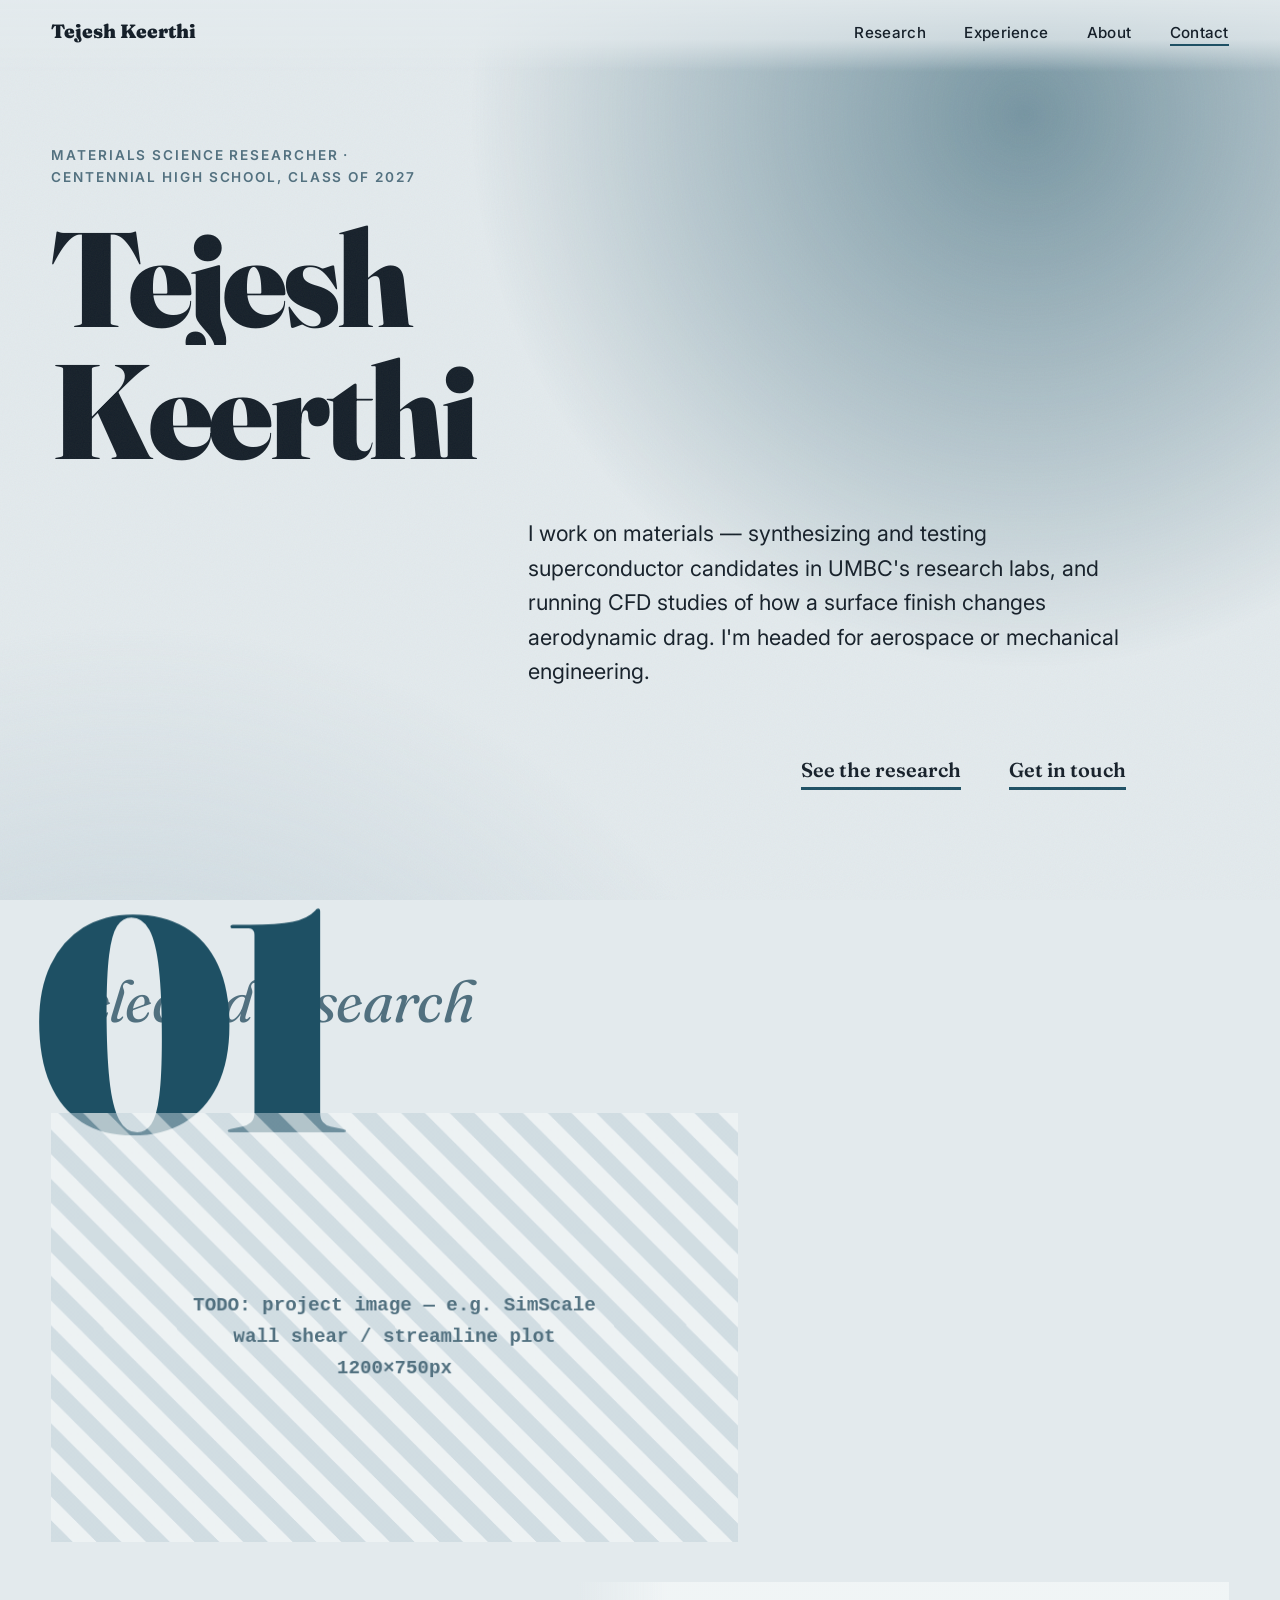
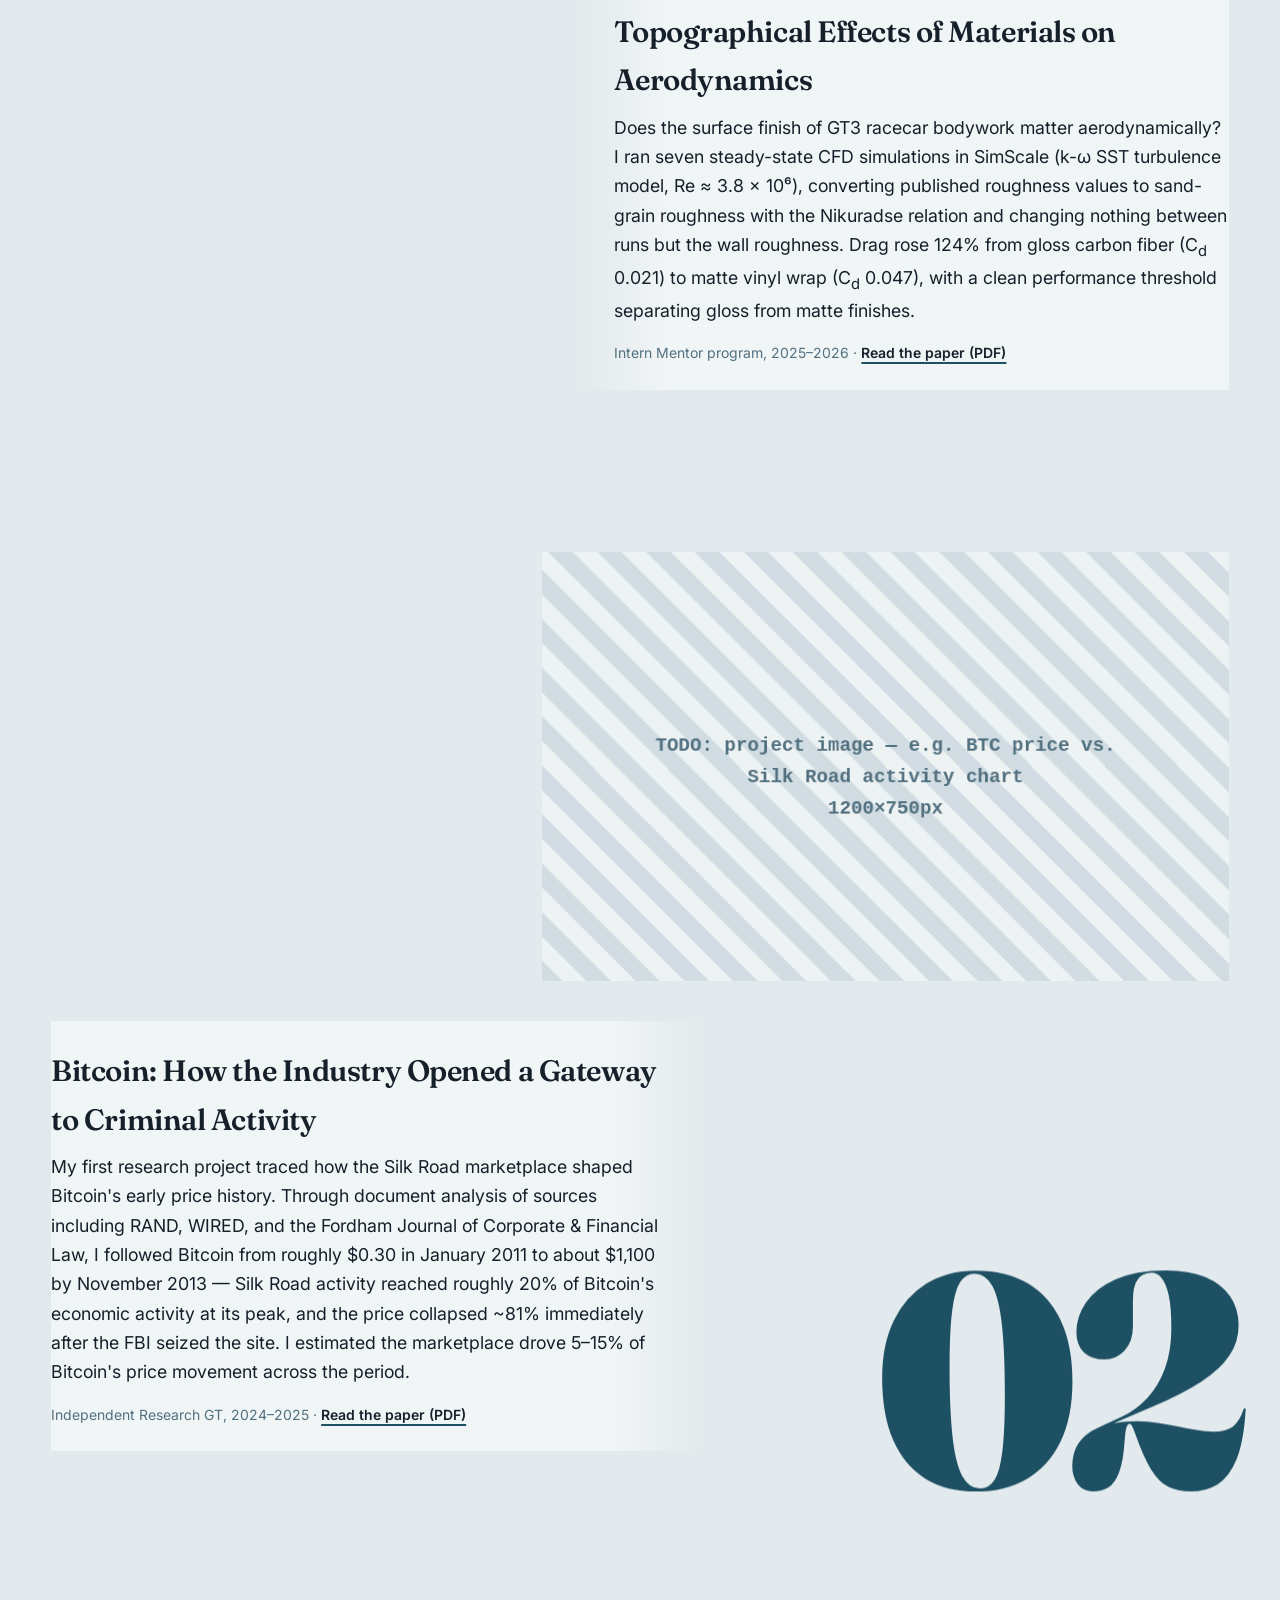
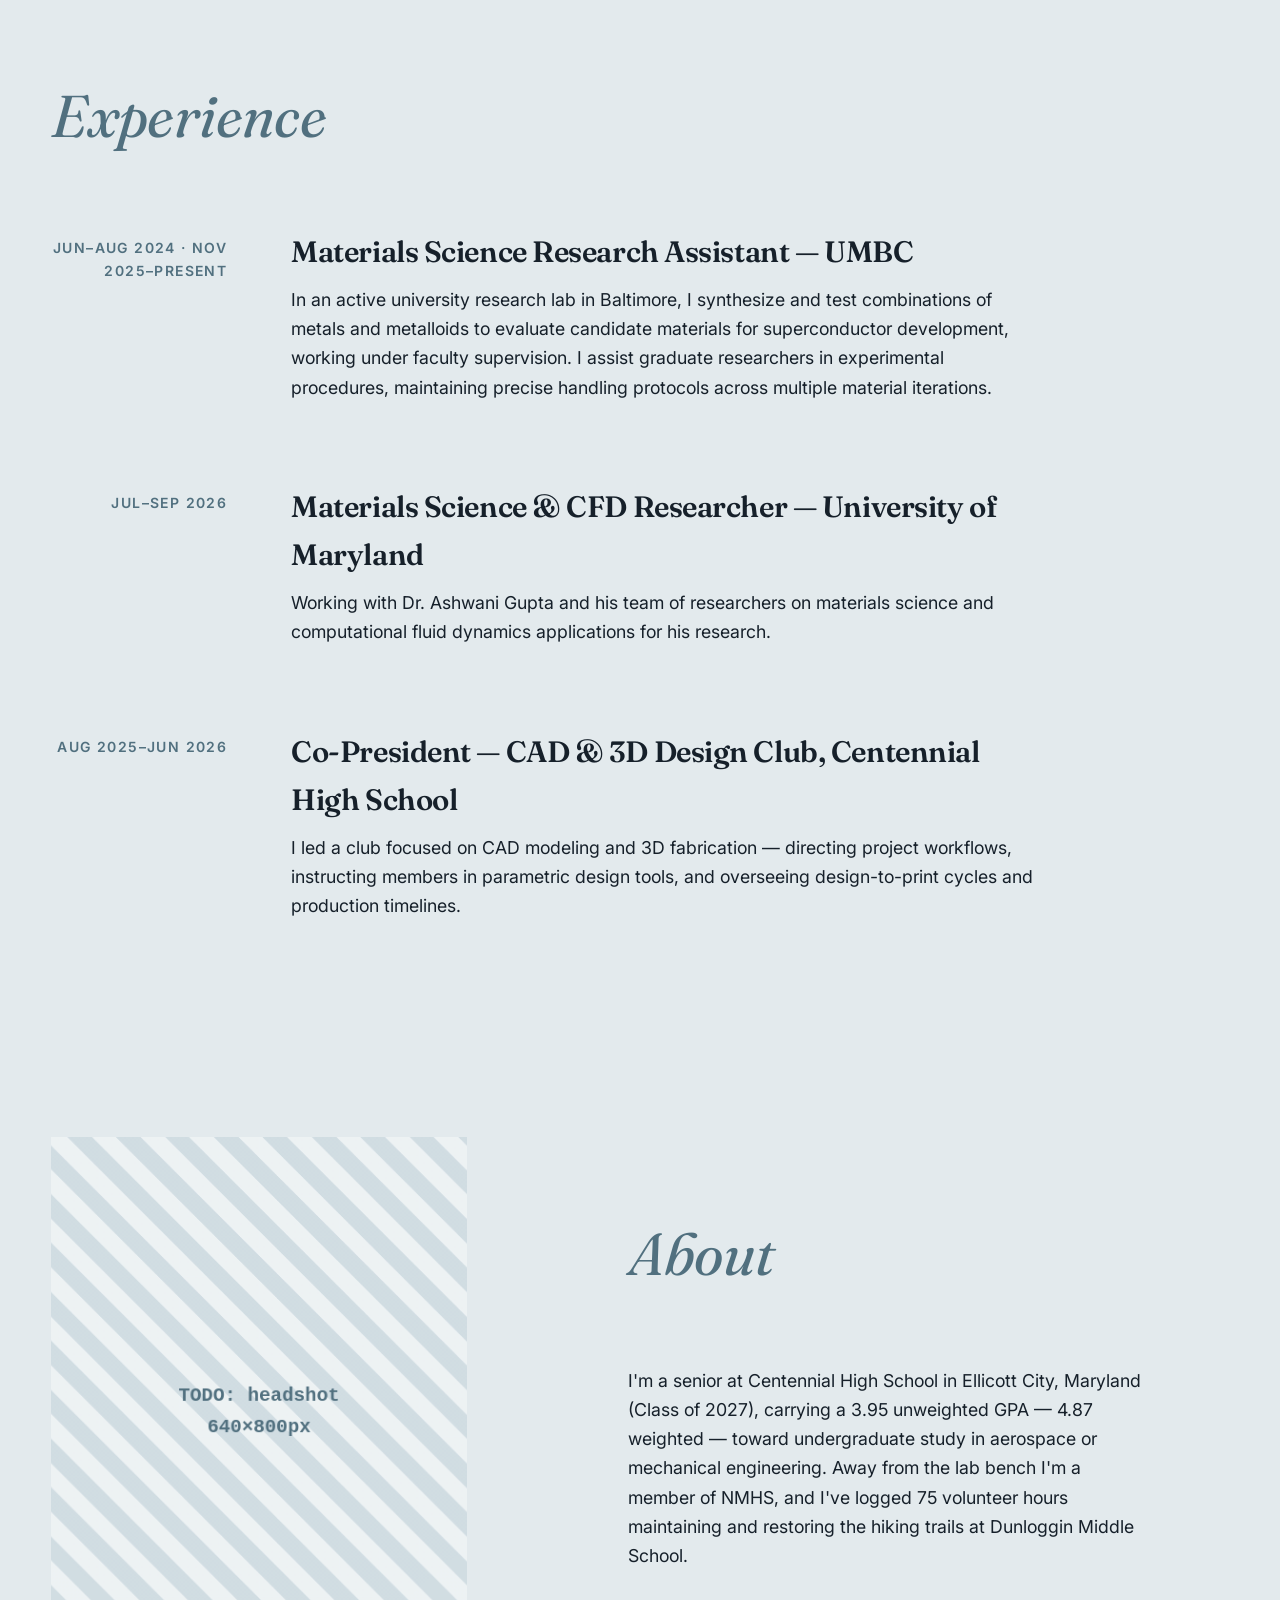
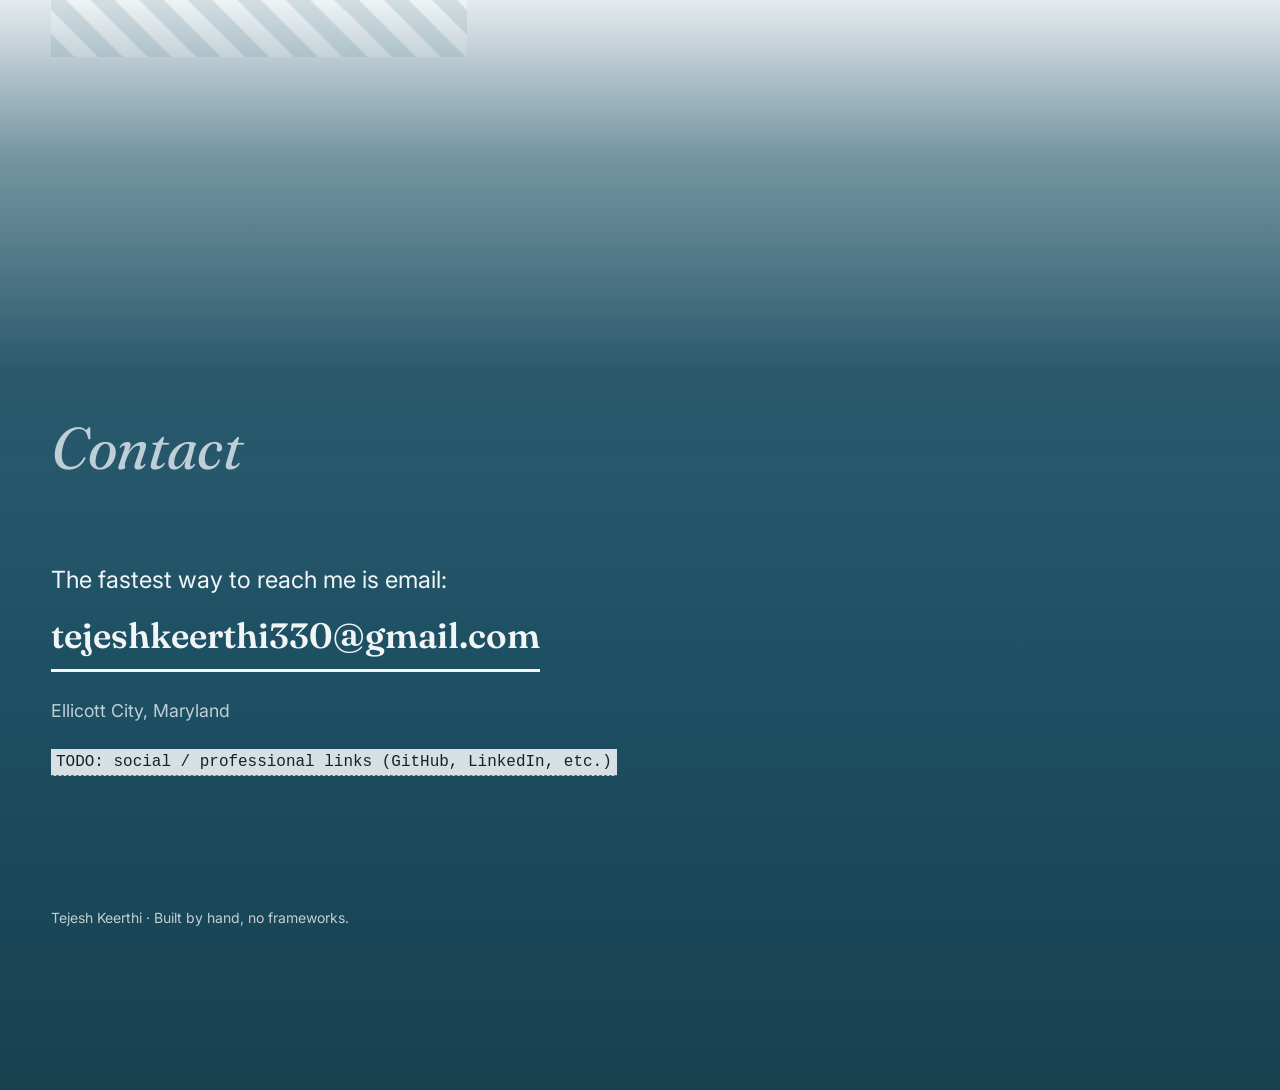
==== commit 39f0d57a: "Populate site with real content from source documents Pours resume and both research papers into the" ====
--- a/index.html
+++ b/index.html
@@ -4,15 +4,14 @@
   <meta charset="UTF-8">
   <meta name="viewport" content="width=device-width, initial-scale=1.0">
 
-  <!-- TODO: replace title/description/OG with facts from source-material/ -->
-  <title>Portfolio — [TODO: Your Name]</title>
-  <meta name="description" content="[TODO: one-sentence summary of who you are and what you do, from source documents]">
-  <meta property="og:title" content="Portfolio — [TODO: Your Name]">
-  <meta property="og:description" content="[TODO: same summary as meta description]">
+  <title>Tejesh Keerthi — Materials Science &amp; Aerodynamics Research</title>
+  <meta name="description" content="Materials science researcher at Centennial High School (Class of 2027): superconductor candidate research at UMBC, a CFD study of surface topography and aerodynamic drag, and independent research on Bitcoin's early markets — headed for aerospace or mechanical engineering.">
+  <meta property="og:title" content="Tejesh Keerthi — Materials Science &amp; Aerodynamics Research">
+  <meta property="og:description" content="Superconductor candidate research at UMBC, CFD study of surface topography and aerodynamic drag, and independent research on Bitcoin's early markets.">
   <meta property="og:type" content="website">
   <!-- TODO: og:image — 1200×630px social card -->
 
-  <!-- Placeholder favicon (avoids a 404); TODO: replace with a real one, 32×32px -->
+  <!-- Placeholder favicon; TODO: replace with a real one, 32×32px -->
   <link rel="icon" href="data:image/svg+xml,%3Csvg xmlns='http://www.w3.org/2000/svg' viewBox='0 0 16 16'%3E%3Ccircle cx='8' cy='8' r='7' fill='%231E5064'/%3E%3C/svg%3E">
 
   <link rel="preconnect" href="https://fonts.googleapis.com">
@@ -34,12 +33,10 @@
 
   <header class="site-head">
     <nav class="site-nav" aria-label="Primary">
-      <a class="brand" href="#top">
-        <span class="todo-inline">TODO: Name</span>
-      </a>
+      <a class="brand" href="#top">Tejesh Keerthi</a>
       <button class="nav-toggle" aria-expanded="false" aria-controls="nav-menu">Menu</button>
       <ul id="nav-menu" class="nav-menu">
-        <li><a href="#work">Work</a></li>
+        <li><a href="#work">Research</a></li>
         <li><a href="#experience">Experience</a></li>
         <li><a href="#about">About</a></li>
         <li><a href="#contact">Contact</a></li>
@@ -50,46 +47,53 @@
   <main id="main">
 
     <!-- ============================================================
-         HERO — identity at full scale; no typing animation, no wave.
+         HERO
          ============================================================ -->
     <section class="hero frame" id="top" aria-labelledby="hero-heading">
-      <p class="hero-kicker todo-inline">TODO: role / discipline (e.g. “Structural engineer”, “Editor &amp; essayist”)</p>
+      <p class="hero-kicker">Materials science researcher · Centennial High School, Class of 2027</p>
       <h1 id="hero-heading" class="hero-title">
-        <span class="mask"><span class="mask-inner"><span class="todo-inline">TODO: Your Name</span></span></span>
+        <span class="mask"><span class="mask-inner">Tejesh</span></span>
+        <span class="mask"><span class="mask-inner">Keerthi</span></span>
       </h1>
-      <p class="hero-lede todo-inline">
-        TODO: one to two sentences — the single strongest true claim from the
-        source documents. What you do, for whom, with what result.
+      <p class="hero-lede">
+        I work on materials — synthesizing and testing superconductor
+        candidates in UMBC's research labs, and running CFD studies of how
+        a surface finish changes aerodynamic drag. I'm headed for aerospace
+        or mechanical engineering.
       </p>
       <div class="hero-actions">
-        <a class="flow-link" href="#work">See the work</a>
+        <a class="flow-link" href="#work">See the research</a>
         <a class="flow-link" href="#contact">Get in touch</a>
       </div>
     </section>
 
     <!-- ============================================================
-         SELECTED WORK — editorial spreads; skills live in the
-         descriptions as evidence, not in an icon grid.
+         RESEARCH — skills live in the descriptions as evidence.
          ============================================================ -->
     <section class="work frame" id="work" aria-labelledby="work-heading">
-      <h2 id="work-heading" class="section-title" data-rise>Selected work</h2>
+      <h2 id="work-heading" class="section-title" data-rise>Selected research</h2>
 
       <article class="spread spread-a">
         <span class="spread-num" aria-hidden="true" data-drift="0.08">01</span>
         <div class="spread-media unclip" data-reveal>
           <div class="unclip-inner">
-            <div class="todo-media" data-parallax role="img" aria-label="TODO placeholder: project screenshot, 1200 by 750 pixels">
-              <span>TODO: project image<br>1200×750px</span>
+            <div class="todo-media" data-parallax role="img" aria-label="TODO placeholder: CFD simulation image from the aerodynamics study, 1200 by 750 pixels">
+              <span>TODO: project image — e.g. SimScale<br>wall shear / streamline plot<br>1200×750px</span>
             </div>
           </div>
         </div>
         <div class="spread-body">
-          <h3 class="spread-title todo-inline">TODO: Project name</h3>
-          <p class="todo-inline">TODO: what it is, your role, the outcome — with any real metric
-            from the source write-up. Name the tools/skills inside this
-            description rather than in a separate skills grid.</p>
+          <h3 class="spread-title">Topographical Effects of Materials on Aerodynamics</h3>
+          <p>Does the surface finish of GT3 racecar bodywork matter aerodynamically?
+            I ran seven steady-state CFD simulations in SimScale (k-ω SST turbulence
+            model, Re ≈ 3.8 × 10⁶), converting published roughness values to
+            sand-grain roughness with the Nikuradse relation and changing nothing
+            between runs but the wall roughness. Drag rose 124% from gloss carbon
+            fiber (C<sub>d</sub> 0.021) to matte vinyl wrap (C<sub>d</sub> 0.047),
+            with a clean performance threshold separating gloss from matte finishes.</p>
           <p class="spread-links">
-            <span class="todo-inline">TODO: live link / repo / case-study link</span>
+            Intern Mentor program, 2025–2026 ·
+            <a class="text-link" href="papers/topographical-effects-of-materials-on-aerodynamics.pdf">Read the paper (PDF)</a>
           </p>
         </div>
       </article>
@@ -98,66 +102,89 @@
         <span class="spread-num" aria-hidden="true" data-drift="-0.06">02</span>
         <div class="spread-media unclip" data-reveal>
           <div class="unclip-inner">
-            <div class="todo-media" data-parallax role="img" aria-label="TODO placeholder: project screenshot, 1200 by 750 pixels">
-              <span>TODO: project image<br>1200×750px</span>
+            <div class="todo-media" data-parallax role="img" aria-label="TODO placeholder: chart of Bitcoin price against Silk Road activity from the research paper, 1200 by 750 pixels">
+              <span>TODO: project image — e.g. BTC price vs.<br>Silk Road activity chart<br>1200×750px</span>
             </div>
           </div>
         </div>
         <div class="spread-body">
-          <h3 class="spread-title todo-inline">TODO: Project name</h3>
-          <p class="todo-inline">TODO: description with evidence, from source documents only.</p>
+          <h3 class="spread-title">Bitcoin: How the Industry Opened a Gateway to Criminal Activity</h3>
+          <p>My first research project traced how the Silk Road marketplace shaped
+            Bitcoin's early price history. Through document analysis of sources
+            including RAND, WIRED, and the Fordham Journal of Corporate &amp;
+            Financial Law, I followed Bitcoin from roughly $0.30 in January 2011
+            to about $1,100 by November 2013 — Silk Road activity reached roughly
+            20% of Bitcoin's economic activity at its peak, and the price collapsed
+            ~81% immediately after the FBI seized the site. I estimated the
+            marketplace drove 5–15% of Bitcoin's price movement across the period.</p>
           <p class="spread-links">
-            <span class="todo-inline">TODO: live link / repo / case-study link</span>
+            Independent Research GT, 2024–2025 ·
+            <a class="text-link" href="papers/bitcoin-gateway-to-criminal-activity.pdf">Read the paper (PDF)</a>
           </p>
         </div>
       </article>
-
-      <!-- Duplicate <article class="spread"> per additional project,
-           alternating spread-a / spread-b and numbering the spread-num -->
-    </section>
-
-    <!-- ============================================================
-         EXPERIENCE — chronological ledger from the resume.
+    </section>
+
+    <!-- ============================================================
+         EXPERIENCE
          ============================================================ -->
     <section class="experience frame" id="experience" aria-labelledby="experience-heading">
       <h2 id="experience-heading" class="section-title" data-rise>Experience</h2>
 
       <ol class="xp-list">
         <li class="xp-entry">
-          <p class="xp-dates todo-inline">TODO: dates</p>
+          <p class="xp-dates">Jun–Aug 2024 · Nov 2025–present</p>
           <div class="xp-body">
-            <h3 class="xp-role todo-inline">TODO: Role — Employer</h3>
-            <p class="todo-inline">TODO: 1–3 sentences of what you actually did there,
-              verbatim facts from the resume, rewritten first-person for the web.</p>
+            <h3 class="xp-role">Materials Science Research Assistant — UMBC</h3>
+            <p>In an active university research lab in Baltimore, I synthesize and
+              test combinations of metals and metalloids to evaluate candidate
+              materials for superconductor development, working under faculty
+              supervision. I assist graduate researchers in experimental
+              procedures, maintaining precise handling protocols across multiple
+              material iterations.</p>
           </div>
         </li>
         <li class="xp-entry">
-          <p class="xp-dates todo-inline">TODO: dates</p>
+          <p class="xp-dates">Jul–Sep 2026</p>
           <div class="xp-body">
-            <h3 class="xp-role todo-inline">TODO: Role — Employer</h3>
-            <p class="todo-inline">TODO: description from resume.</p>
+            <h3 class="xp-role">Materials Science &amp; CFD Researcher — University of Maryland</h3>
+            <p>Working with Dr. Ashwani Gupta and his team of researchers on
+              materials science and computational fluid dynamics applications
+              for his research.</p>
           </div>
         </li>
-        <!-- Duplicate <li class="xp-entry"> per additional position -->
+        <li class="xp-entry">
+          <p class="xp-dates">Aug 2025–Jun 2026</p>
+          <div class="xp-body">
+            <h3 class="xp-role">Co-President — CAD &amp; 3D Design Club, Centennial High School</h3>
+            <p>I led a club focused on CAD modeling and 3D fabrication — directing
+              project workflows, instructing members in parametric design tools,
+              and overseeing design-to-print cycles and production timelines.</p>
+          </div>
+        </li>
       </ol>
     </section>
 
     <!-- ============================================================
-         ABOUT — bio + headshot on the tide pool.
+         ABOUT
          ============================================================ -->
     <section class="about frame" id="about" aria-labelledby="about-heading">
       <div class="about-grid">
         <div class="about-media unclip" data-reveal>
           <div class="unclip-inner">
-            <div class="todo-media todo-media-portrait" data-parallax role="img" aria-label="TODO placeholder: headshot, 640 by 800 pixels">
+            <div class="todo-media todo-media-portrait" data-parallax role="img" aria-label="TODO placeholder: headshot of Tejesh Keerthi, 640 by 800 pixels">
               <span>TODO: headshot<br>640×800px</span>
             </div>
           </div>
         </div>
         <div class="about-copy">
           <h2 id="about-heading" class="section-title" data-rise>About</h2>
-          <p class="todo-inline">TODO: short bio from source documents — background, focus,
-            what you're working toward. First person, no invented facts.</p>
+          <p>I'm a senior at Centennial High School in Ellicott City, Maryland
+            (Class of 2027), carrying a 3.95 unweighted GPA — 4.87 weighted —
+            toward undergraduate study in aerospace or mechanical engineering.
+            Away from the lab bench I'm a member of NMHS, and I've logged 75
+            volunteer hours maintaining and restoring the hiking trails at
+            Dunloggin Middle School.</p>
         </div>
       </div>
     </section>
@@ -169,7 +196,10 @@
       <div class="deep-pool" aria-hidden="true"></div>
       <section class="contact frame" id="contact" aria-labelledby="contact-heading">
         <h2 id="contact-heading" class="section-title" data-rise>Contact</h2>
-        <p class="contact-line todo-inline">TODO: contact email (as a mailto: link)</p>
+        <p class="contact-line">The fastest way to reach me is email:<br>
+          <a class="flow-link" href="mailto:tejeshkeerthi330@gmail.com">tejeshkeerthi330@gmail.com</a>
+        </p>
+        <p class="contact-loc">Ellicott City, Maryland</p>
         <ul class="social-list">
           <li class="todo-inline">TODO: social / professional links (GitHub, LinkedIn, etc.)</li>
         </ul>
@@ -180,7 +210,7 @@
 
   <footer class="site-foot deep">
     <div class="frame">
-      <p><span class="todo-inline">TODO: Name</span> · Built by hand, no frameworks.</p>
+      <p>Tejesh Keerthi · Built by hand, no frameworks.</p>
     </div>
   </footer>
 
--- a/styles.css
+++ b/styles.css
@@ -552,6 +552,22 @@
   color: var(--slate);
 }
 
+/* Inline text links (paper PDFs) — weighted underline, no box */
+.text-link {
+  color: var(--ink);
+  font-weight: 600;
+  text-decoration: underline;
+  text-decoration-color: var(--petrol);
+  text-decoration-thickness: 2px;
+  text-underline-offset: 0.25em;
+  transition: color 400ms var(--ease), text-decoration-thickness 400ms var(--ease);
+}
+
+.text-link:hover {
+  color: var(--petrol);
+  text-decoration-thickness: 4px;
+}
+
 /* ------------------------------------------------------------
    Experience — quiet two-column ledger, no timeline bar
    ------------------------------------------------------------ */
@@ -678,6 +694,16 @@
   max-width: 60ch;
 }
 
+.contact-line .flow-link {
+  font-size: clamp(1.35rem, 2vw + 0.75rem, 2.2rem);
+  margin-top: var(--space-2);
+}
+
+.contact-loc {
+  color: var(--tide);
+  margin-bottom: var(--space-4);
+}
+
 .social-list {
   list-style: none;
   padding: 0;
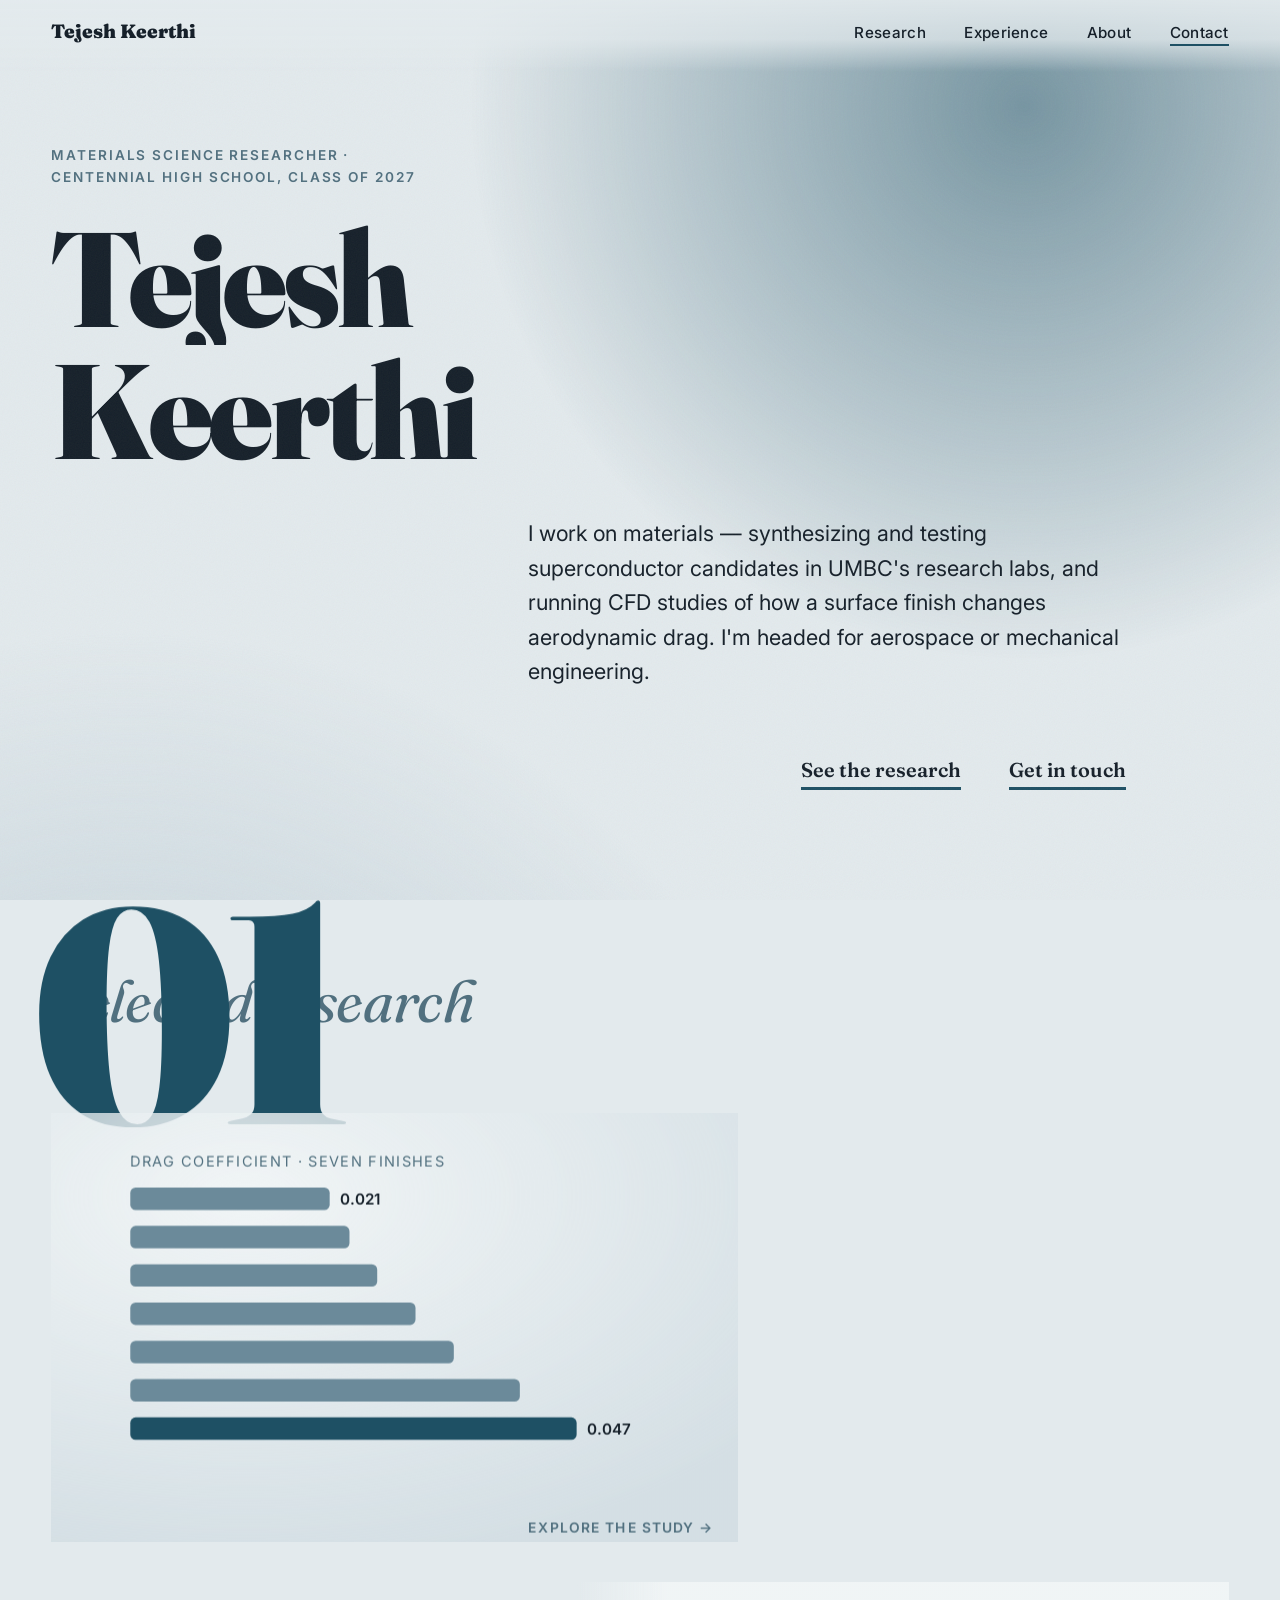
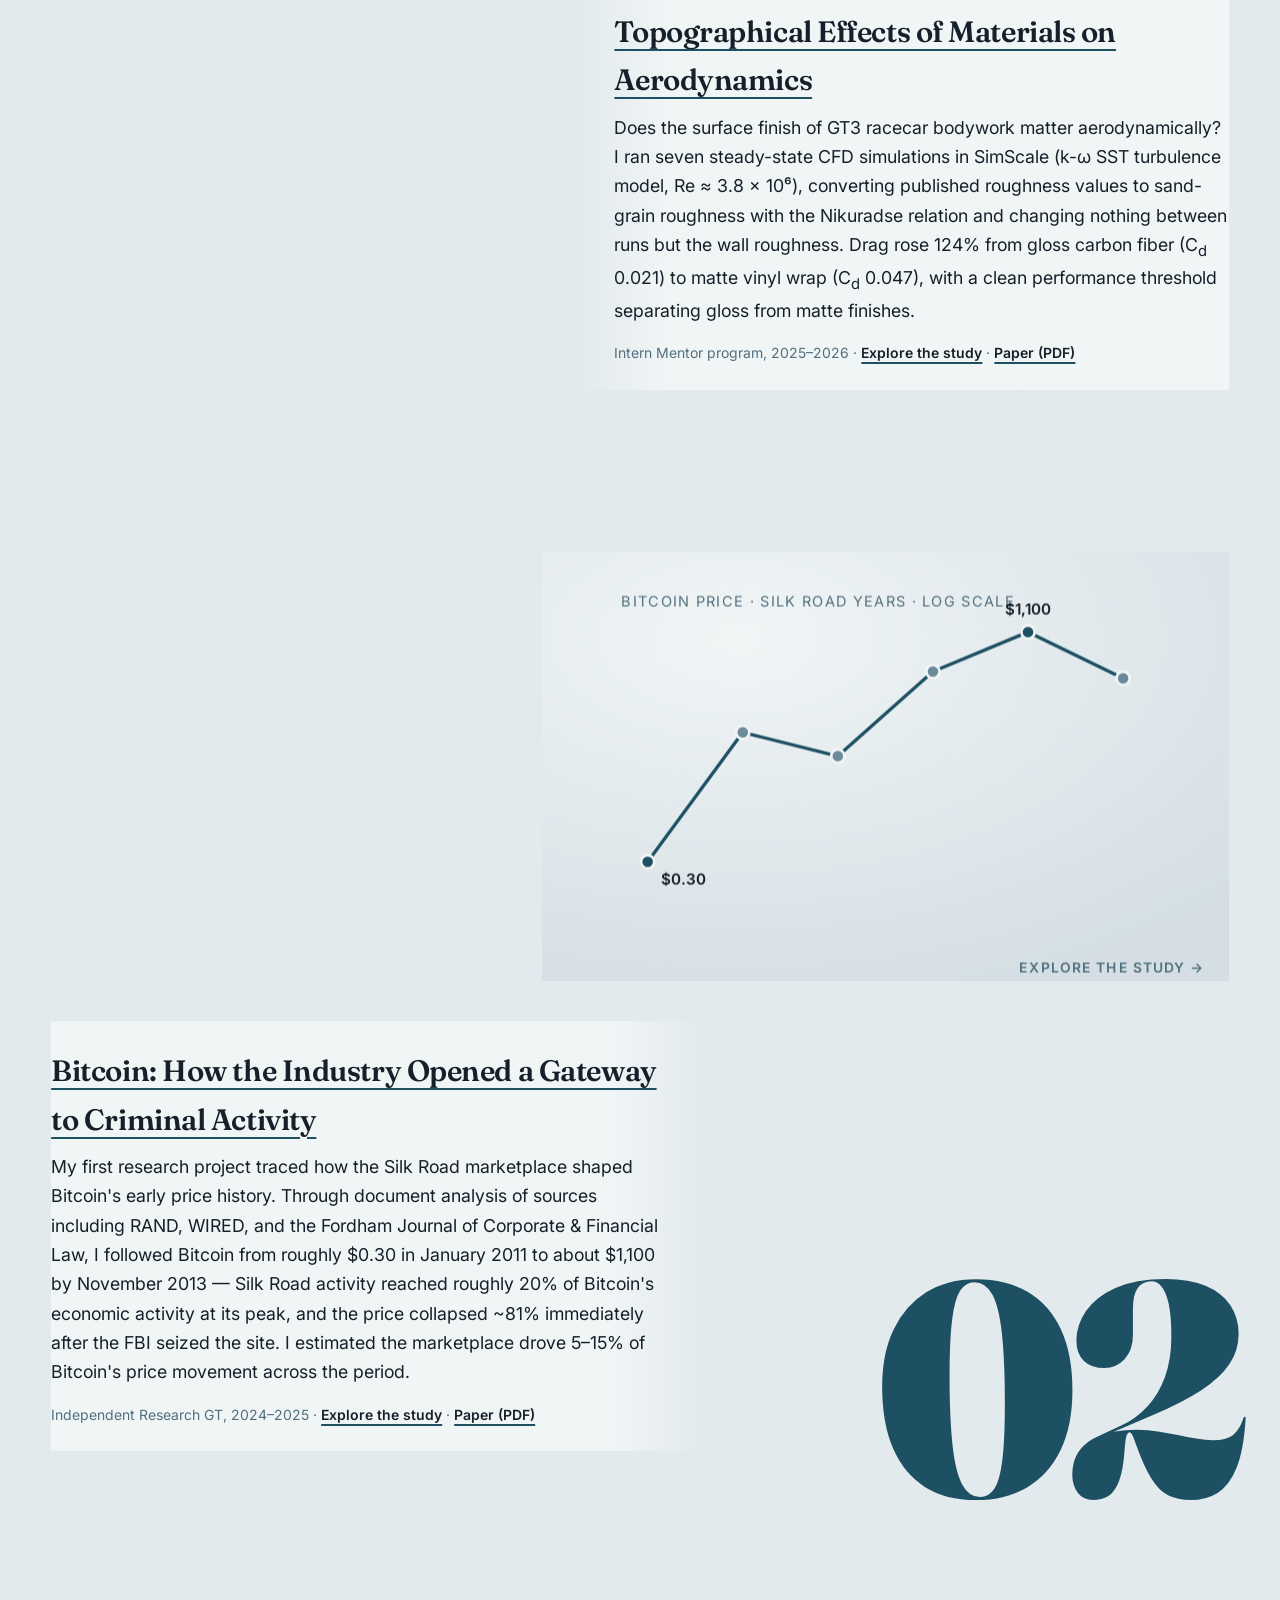
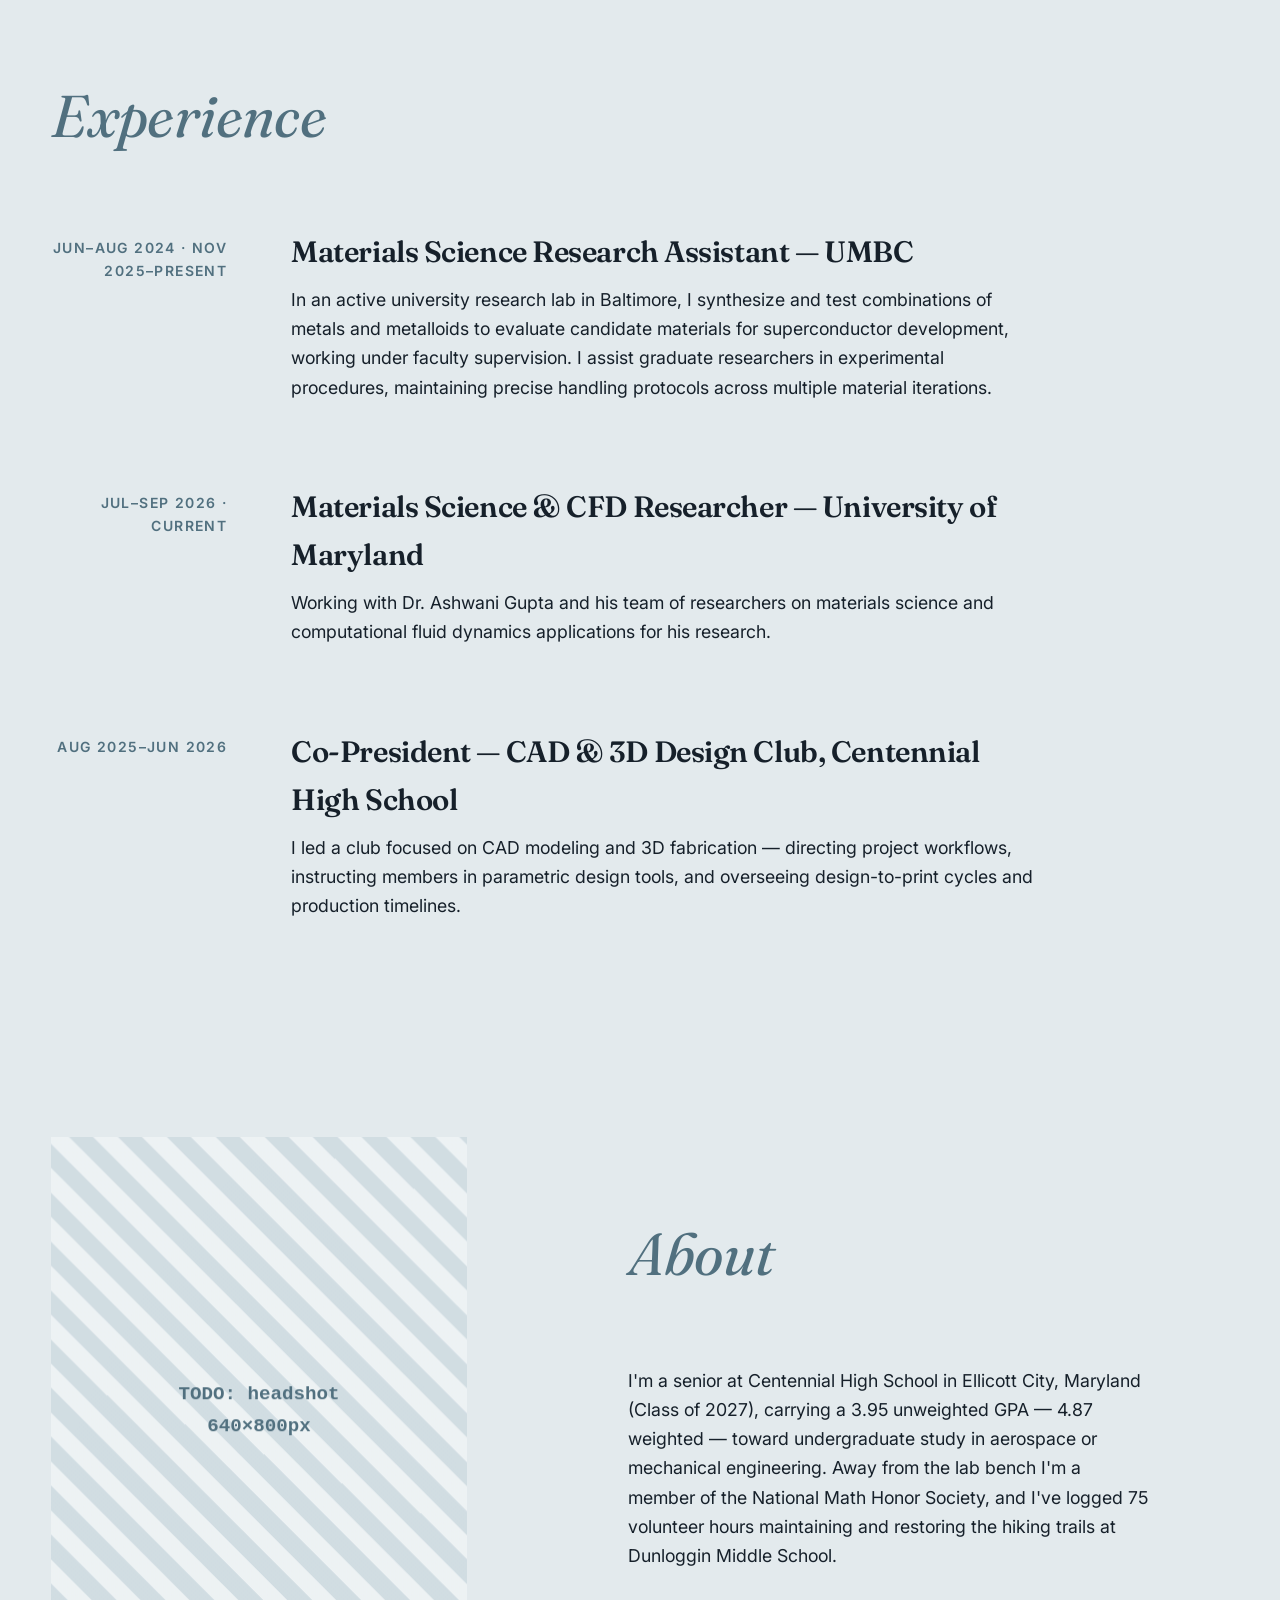
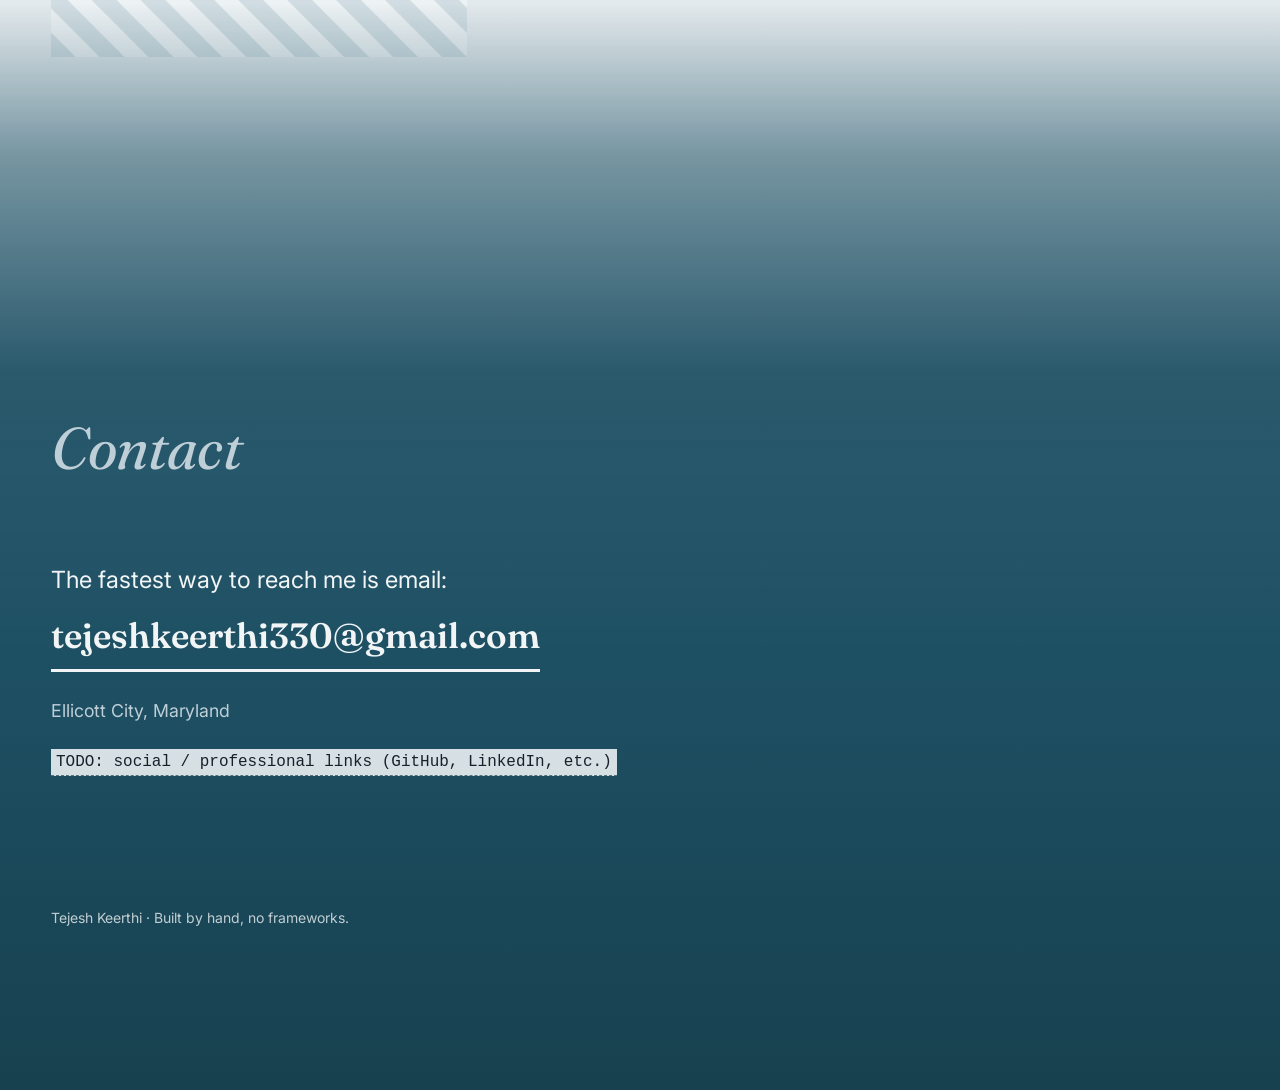
==== commit 36cb6bcb: "Add interactive study explorers for both research papers aerodynamics.html: pick any of the seven GT" ====
--- a/index.html
+++ b/index.html
@@ -77,13 +77,28 @@
         <span class="spread-num" aria-hidden="true" data-drift="0.08">01</span>
         <div class="spread-media unclip" data-reveal>
           <div class="unclip-inner">
-            <div class="todo-media" data-parallax role="img" aria-label="TODO placeholder: CFD simulation image from the aerodynamics study, 1200 by 750 pixels">
-              <span>TODO: project image — e.g. SimScale<br>wall shear / streamline plot<br>1200×750px</span>
-            </div>
+            <a class="teaser" data-parallax href="aerodynamics.html"
+               aria-label="Bar chart of drag coefficient across seven surface finishes, from 0.021 for gloss carbon fiber to 0.047 for matte vinyl wrap. Opens the interactive study explorer.">
+              <svg viewBox="0 0 400 250" aria-hidden="true">
+                <text x="0" y="14" font-family="Inter, sans-serif" font-size="11" letter-spacing="1" fill="#51707F">DRAG COEFFICIENT · SEVEN FINISHES</text>
+                <g>
+                  <rect x="0" y="30"  width="151" height="17" rx="4" fill="#6B8A9A"></rect>
+                  <text x="159" y="43" font-family="Inter, sans-serif" font-size="11.5" font-weight="600" fill="#16202A">0.021</text>
+                  <rect x="0" y="59"  width="166" height="17" rx="4" fill="#6B8A9A"></rect>
+                  <rect x="0" y="88"  width="187" height="17" rx="4" fill="#6B8A9A"></rect>
+                  <rect x="0" y="117" width="216" height="17" rx="4" fill="#6B8A9A"></rect>
+                  <rect x="0" y="146" width="245" height="17" rx="4" fill="#6B8A9A"></rect>
+                  <rect x="0" y="175" width="295" height="17" rx="4" fill="#6B8A9A"></rect>
+                  <rect x="0" y="204" width="338" height="17" rx="4" fill="#1E5064"></rect>
+                  <text x="346" y="217" font-family="Inter, sans-serif" font-size="11.5" font-weight="600" fill="#16202A">0.047</text>
+                </g>
+              </svg>
+              <span class="teaser-cta">Explore the study →</span>
+            </a>
           </div>
         </div>
         <div class="spread-body">
-          <h3 class="spread-title">Topographical Effects of Materials on Aerodynamics</h3>
+          <h3 class="spread-title"><a class="text-link" href="aerodynamics.html">Topographical Effects of Materials on Aerodynamics</a></h3>
           <p>Does the surface finish of GT3 racecar bodywork matter aerodynamically?
             I ran seven steady-state CFD simulations in SimScale (k-ω SST turbulence
             model, Re ≈ 3.8 × 10⁶), converting published roughness values to
@@ -93,7 +108,8 @@
             with a clean performance threshold separating gloss from matte finishes.</p>
           <p class="spread-links">
             Intern Mentor program, 2025–2026 ·
-            <a class="text-link" href="papers/topographical-effects-of-materials-on-aerodynamics.pdf">Read the paper (PDF)</a>
+            <a class="text-link" href="aerodynamics.html">Explore the study</a> ·
+            <a class="text-link" href="papers/topographical-effects-of-materials-on-aerodynamics.pdf">Paper (PDF)</a>
           </p>
         </div>
       </article>
@@ -102,13 +118,27 @@
         <span class="spread-num" aria-hidden="true" data-drift="-0.06">02</span>
         <div class="spread-media unclip" data-reveal>
           <div class="unclip-inner">
-            <div class="todo-media" data-parallax role="img" aria-label="TODO placeholder: chart of Bitcoin price against Silk Road activity from the research paper, 1200 by 750 pixels">
-              <span>TODO: project image — e.g. BTC price vs.<br>Silk Road activity chart<br>1200×750px</span>
-            </div>
+            <a class="teaser" data-parallax href="bitcoin.html"
+               aria-label="Line chart of Bitcoin's price from about 30 cents in January 2011 to about 1,100 dollars at its late-2013 peak, ending with the collapse after the Silk Road seizure. Opens the interactive study explorer.">
+              <svg viewBox="0 0 400 250" aria-hidden="true">
+                <text x="0" y="14" font-family="Inter, sans-serif" font-size="11" letter-spacing="1" fill="#51707F">BITCOIN PRICE · SILK ROAD YEARS · LOG SCALE</text>
+                <path d="M 20 207 L 92 109 L 164 127 L 236 63 L 308 33 L 380 68"
+                      fill="none" stroke="#1E5064" stroke-width="2.5" stroke-linejoin="round"></path>
+                <circle cx="20" cy="207" r="5" fill="#1E5064" stroke="#F1F5F6" stroke-width="2"></circle>
+                <circle cx="92" cy="109" r="5" fill="#6B8A9A" stroke="#F1F5F6" stroke-width="2"></circle>
+                <circle cx="164" cy="127" r="5" fill="#6B8A9A" stroke="#F1F5F6" stroke-width="2"></circle>
+                <circle cx="236" cy="63" r="5" fill="#6B8A9A" stroke="#F1F5F6" stroke-width="2"></circle>
+                <circle cx="308" cy="33" r="5" fill="#1E5064" stroke="#F1F5F6" stroke-width="2"></circle>
+                <circle cx="380" cy="68" r="5" fill="#6B8A9A" stroke="#F1F5F6" stroke-width="2"></circle>
+                <text x="30" y="224" font-family="Inter, sans-serif" font-size="11.5" font-weight="600" fill="#16202A">$0.30</text>
+                <text x="308" y="20" text-anchor="middle" font-family="Inter, sans-serif" font-size="11.5" font-weight="600" fill="#16202A">$1,100</text>
+              </svg>
+              <span class="teaser-cta">Explore the study →</span>
+            </a>
           </div>
         </div>
         <div class="spread-body">
-          <h3 class="spread-title">Bitcoin: How the Industry Opened a Gateway to Criminal Activity</h3>
+          <h3 class="spread-title"><a class="text-link" href="bitcoin.html">Bitcoin: How the Industry Opened a Gateway to Criminal Activity</a></h3>
           <p>My first research project traced how the Silk Road marketplace shaped
             Bitcoin's early price history. Through document analysis of sources
             including RAND, WIRED, and the Fordham Journal of Corporate &amp;
@@ -119,7 +149,8 @@
             marketplace drove 5–15% of Bitcoin's price movement across the period.</p>
           <p class="spread-links">
             Independent Research GT, 2024–2025 ·
-            <a class="text-link" href="papers/bitcoin-gateway-to-criminal-activity.pdf">Read the paper (PDF)</a>
+            <a class="text-link" href="bitcoin.html">Explore the study</a> ·
+            <a class="text-link" href="papers/bitcoin-gateway-to-criminal-activity.pdf">Paper (PDF)</a>
           </p>
         </div>
       </article>
@@ -145,7 +176,7 @@
           </div>
         </li>
         <li class="xp-entry">
-          <p class="xp-dates">Jul–Sep 2026</p>
+          <p class="xp-dates">Jul–Sep 2026 · current</p>
           <div class="xp-body">
             <h3 class="xp-role">Materials Science &amp; CFD Researcher — University of Maryland</h3>
             <p>Working with Dr. Ashwani Gupta and his team of researchers on
@@ -182,9 +213,9 @@
           <p>I'm a senior at Centennial High School in Ellicott City, Maryland
             (Class of 2027), carrying a 3.95 unweighted GPA — 4.87 weighted —
             toward undergraduate study in aerospace or mechanical engineering.
-            Away from the lab bench I'm a member of NMHS, and I've logged 75
-            volunteer hours maintaining and restoring the hiking trails at
-            Dunloggin Middle School.</p>
+            Away from the lab bench I'm a member of the National Math Honor
+            Society, and I've logged 75 volunteer hours maintaining and
+            restoring the hiking trails at Dunloggin Middle School.</p>
         </div>
       </div>
     </section>
--- a/styles.css
+++ b/styles.css
@@ -719,10 +719,461 @@
 }
 
 /* ------------------------------------------------------------
+   Paper explorers — interactive study pages.
+   Same grammar: no cards, no bands; the lab sits on a soft
+   glacier pool and the marks use petrol + one muted step.
+   ------------------------------------------------------------ */
+
+.x-hero {
+  position: relative;
+  padding-block: clamp(8rem, 18vh, 11rem) clamp(3rem, 7vh, 5rem);
+  z-index: 1;
+}
+
+.x-num {
+  position: absolute;
+  top: 0.35em;
+  right: -0.04em;
+  z-index: 0;
+  font-family: var(--font-display);
+  font-weight: 900;
+  font-size: clamp(8rem, 18vw, 16rem);
+  line-height: 0.8;
+  letter-spacing: -0.04em;
+  color: var(--petrol);
+  opacity: 0.16;
+  user-select: none;
+  will-change: transform;
+}
+
+.x-kicker {
+  color: var(--slate);
+  text-transform: uppercase;
+  letter-spacing: 0.14em;
+  font-size: 0.85rem;
+  font-weight: 600;
+}
+
+.x-title {
+  position: relative;
+  z-index: 1;
+  font-family: var(--font-display);
+  font-weight: 900;
+  font-size: clamp(2.2rem, 5.5vw, 4.75rem);
+  line-height: 1.02;
+  letter-spacing: -0.02em;
+  margin-block: var(--space-3) var(--space-4);
+  max-width: 22ch;
+}
+
+.x-lede {
+  font-size: clamp(1.05rem, 0.4vw + 1rem, 1.25rem);
+  max-width: 58ch;
+}
+
+.x-links {
+  display: flex;
+  gap: var(--space-4);
+  flex-wrap: wrap;
+  margin-top: var(--space-4);
+  font-size: var(--text-small);
+  color: var(--slate);
+  align-items: baseline;
+}
+
+/* The lab — interactive region on a soft pool */
+
+.lab {
+  position: relative;
+  padding-block: clamp(3rem, 8vh, 6rem);
+  z-index: 1;
+}
+
+.lab::before {
+  content: "";
+  position: absolute;
+  inset: -8rem -30vw;
+  z-index: -1;
+  background: radial-gradient(ellipse 70% 55% at 50% 42%,
+    rgba(241, 245, 246, 0.95) 0%,
+    rgba(241, 245, 246, 0.45) 55%,
+    rgba(241, 245, 246, 0) 78%);
+  pointer-events: none;
+}
+
+.lab-hint {
+  color: var(--slate);
+  max-width: 60ch;
+  margin-bottom: var(--space-5);
+}
+
+/* Selector chips (radiogroup) */
+
+.chip-row {
+  display: flex;
+  flex-wrap: wrap;
+  gap: var(--space-2) var(--space-4);
+  margin-bottom: var(--space-5);
+}
+
+.chip {
+  font: inherit;
+  font-weight: 600;
+  font-size: 0.95rem;
+  color: var(--slate);
+  background: none;
+  border: none;
+  border-bottom: 3px solid transparent;
+  padding: var(--space-1) 0 0.4em;
+  cursor: pointer;
+  transition: color 400ms var(--ease), border-color 400ms var(--ease),
+    transform 400ms var(--ease);
+}
+
+.chip small {
+  display: block;
+  font-weight: 400;
+  font-size: 0.72rem;
+  letter-spacing: 0.04em;
+}
+
+.chip:hover { transform: translateY(-2px); color: var(--ink); }
+
+.chip[aria-checked="true"] {
+  color: var(--ink);
+  border-bottom-color: var(--petrol);
+}
+
+/* Viz frame + readouts */
+
+.viz { margin-bottom: var(--space-5); }
+
+.viz svg {
+  display: block;
+  width: 100%;
+  height: auto;
+}
+
+.stream {
+  fill: none;
+  stroke: var(--petrol);
+  stroke-width: 2;
+  stroke-linecap: round;
+  opacity: 0.75;
+  stroke-dasharray: 10 14;
+}
+
+@media (prefers-reduced-motion: no-preference) {
+  .stream { animation: flow 1.4s linear infinite; }
+}
+
+@keyframes flow {
+  to { stroke-dashoffset: -24; }
+}
+
+.viz-label {
+  font-family: var(--font-body);
+  font-size: 12px;
+  letter-spacing: 0.08em;
+  text-transform: uppercase;
+  fill: var(--slate);
+}
+
+.viz-note {
+  font-size: var(--text-small);
+  color: var(--slate);
+  margin-top: var(--space-2);
+}
+
+.readouts {
+  display: grid;
+  grid-template-columns: repeat(4, minmax(0, 1fr));
+  gap: var(--space-4) var(--space-5);
+  margin-bottom: var(--space-4);
+  max-width: 56rem;
+}
+
+.readout-label {
+  font-size: 0.78rem;
+  font-weight: 600;
+  text-transform: uppercase;
+  letter-spacing: 0.1em;
+  color: var(--slate);
+}
+
+.readout-value {
+  font-family: var(--font-display);
+  font-weight: 600;
+  font-size: clamp(1.7rem, 3vw, 2.6rem);
+  line-height: 1.1;
+  letter-spacing: -0.01em;
+  color: var(--ink);
+  font-variant-numeric: tabular-nums;
+}
+
+.readout-sub {
+  font-size: var(--text-small);
+  color: var(--slate);
+}
+
+.obs {
+  font-family: var(--font-display);
+  font-style: italic;
+  font-size: clamp(1.1rem, 1.4vw, 1.35rem);
+  color: var(--ink);
+  max-width: 52ch;
+  margin-bottom: var(--space-5);
+}
+
+.obs::before { content: "— "; color: var(--petrol); }
+
+/* Chart shared */
+
+.chart-title {
+  font-weight: 600;
+  margin-bottom: var(--space-3);
+}
+
+.chart svg { display: block; width: 100%; height: auto; }
+
+.grid-line { stroke: rgba(81, 112, 127, 0.18); stroke-width: 1; }
+
+.tick-label {
+  font-family: var(--font-body);
+  font-size: 11.5px;
+  fill: var(--slate);
+}
+
+.bar-label { font-family: var(--font-body); font-size: 12.5px; fill: var(--slate); }
+
+.bar-row { cursor: pointer; }
+
+.bar-row:hover .bar-label { fill: var(--ink); }
+
+.bar-row[data-active] .bar-label { fill: var(--ink); font-weight: 600; }
+
+.bar-val {
+  font-family: var(--font-body);
+  font-size: 12px;
+  font-weight: 600;
+  fill: var(--ink);
+  opacity: 0;
+  transition: opacity 300ms var(--ease);
+}
+
+.bar-row:hover .bar-val,
+.bar-row[data-active] .bar-val,
+.bar-val[data-always] { opacity: 1; }
+
+/* Story chart (bitcoin) */
+
+.station-dot { cursor: pointer; }
+
+@media (prefers-reduced-motion: no-preference) {
+  .station-pulse { animation: pulse 2.6s var(--ease) infinite; transform-origin: center; transform-box: fill-box; }
+}
+
+@keyframes pulse {
+  0%, 100% { transform: scale(1); opacity: 0.5; }
+  50% { transform: scale(1.7); opacity: 0; }
+}
+
+.chapter {
+  max-width: 56rem;
+  min-height: 14rem;
+  margin-top: var(--space-5);
+}
+
+.chapter-kicker {
+  font-size: 0.85rem;
+  font-weight: 600;
+  text-transform: uppercase;
+  letter-spacing: 0.12em;
+  color: var(--slate);
+}
+
+.chapter-price {
+  font-family: var(--font-display);
+  font-weight: 900;
+  font-size: clamp(2.6rem, 6vw, 4.5rem);
+  line-height: 1;
+  letter-spacing: -0.02em;
+  margin-block: var(--space-2) var(--space-2);
+  font-variant-numeric: tabular-nums;
+}
+
+.chapter-act {
+  color: var(--slate);
+  font-size: var(--text-small);
+  margin-bottom: var(--space-3);
+}
+
+.chapter-body { max-width: 54ch; }
+
+.chapter-swap {
+  transition: opacity 300ms var(--ease), transform 300ms var(--ease);
+}
+
+.chapter-swap.is-out {
+  opacity: 0;
+  transform: translateY(10px);
+}
+
+.step-nav {
+  display: flex;
+  gap: var(--space-4);
+  margin-top: var(--space-4);
+}
+
+button.flow-link {
+  background: none;
+  border: none;
+  cursor: pointer;
+  color: var(--ink);
+  padding-top: 0;
+  padding-inline: 0;
+}
+
+button.flow-link:disabled {
+  opacity: 0.35;
+  cursor: default;
+  transform: none;
+}
+
+/* Data table (details) */
+
+.data-details { margin-top: var(--space-5); max-width: 100%; }
+
+.data-details summary {
+  cursor: pointer;
+  font-weight: 600;
+  color: var(--ink);
+  text-decoration: underline;
+  text-decoration-color: var(--petrol);
+  text-decoration-thickness: 2px;
+  text-underline-offset: 0.25em;
+  width: fit-content;
+}
+
+.data-details summary:hover { color: var(--petrol); }
+
+.table-scroll { overflow-x: auto; margin-top: var(--space-4); }
+
+.data-table {
+  border-collapse: collapse;
+  font-size: var(--text-small);
+  min-width: 44rem;
+}
+
+.data-table th {
+  text-align: left;
+  font-size: 0.75rem;
+  text-transform: uppercase;
+  letter-spacing: 0.08em;
+  color: var(--slate);
+  font-weight: 600;
+  padding: var(--space-2) var(--space-4) var(--space-2) 0;
+  border-bottom: 2px solid rgba(81, 112, 127, 0.35);
+}
+
+.data-table td {
+  padding: var(--space-2) var(--space-4) var(--space-2) 0;
+  border-bottom: 1px solid rgba(81, 112, 127, 0.22);
+  vertical-align: top;
+}
+
+.data-table .row-note td {
+  color: var(--slate);
+  font-style: italic;
+}
+
+/* Explorer prose sections */
+
+.x-section {
+  position: relative;
+  padding-block: clamp(3rem, 8vh, 5.5rem);
+  z-index: 1;
+}
+
+.x-section-title {
+  font-family: var(--font-display);
+  font-style: italic;
+  font-weight: 400;
+  font-size: clamp(1.6rem, 3vw, 2.4rem);
+  color: var(--slate);
+  margin-bottom: var(--space-4);
+}
+
+.x-prose { max-width: 62ch; }
+
+.x-prose p + p { margin-top: var(--space-3); }
+
+.x-fact-list {
+  list-style: none;
+  padding: 0;
+  max-width: 62ch;
+  display: grid;
+  gap: var(--space-3);
+}
+
+.x-fact-list li { padding-left: var(--space-4); position: relative; }
+
+.x-fact-list li::before {
+  content: "";
+  position: absolute;
+  left: 0;
+  top: 0.55em;
+  width: 0.6em;
+  height: 3px;
+  background: var(--petrol);
+}
+
+/* Teasers on the home spreads — data graphics, not images */
+
+.teaser {
+  position: relative;
+  display: block;
+  aspect-ratio: 8 / 5;
+  width: 100%;
+  padding: 6% 7% 12%;
+  background: radial-gradient(ellipse 90% 80% at 30% 20%,
+    rgba(241, 245, 246, 0.95) 0%,
+    rgba(191, 207, 216, 0.4) 100%);
+  text-decoration: none;
+}
+
+.teaser svg { width: 100%; height: 100%; display: block; }
+
+.teaser-cta {
+  position: absolute;
+  right: 7%;
+  bottom: 6%;
+  font-size: 0.8rem;
+  font-weight: 600;
+  text-transform: uppercase;
+  letter-spacing: 0.1em;
+  color: var(--slate);
+  transition: color 400ms var(--ease);
+}
+
+.teaser:hover .teaser-cta,
+.teaser:focus-visible .teaser-cta { color: var(--petrol); }
+
+/* ------------------------------------------------------------
    Responsive — 375px keeps the grammar, gentler
    ------------------------------------------------------------ */
 
 @media (max-width: 47.9rem) {
+  .readouts { grid-template-columns: repeat(2, minmax(0, 1fr)); }
+
+  /* keep the figures legible: they scroll in their own frame */
+  .viz, .chart { overflow-x: auto; }
+  .viz > svg, .chart > svg { min-width: 42rem; }
+
+  .x-num { font-size: 6rem; right: 0; top: 0.2em; }
+
+  .chip-row { gap: var(--space-2) var(--space-3); }
+
   .spread { grid-template-columns: 1fr; }
 
   .spread-media,
@@ -766,9 +1217,15 @@
   .flow-link::after,
   .nav-menu a::after,
   .spread-media .unclip-inner,
+  .chip,
+  .chapter-swap,
+  .bar-val,
+  .teaser-cta,
   .skip-link {
     transition: none;
   }
 
+  .chapter-swap.is-out { opacity: 1; transform: none; }
+
   .site-head.is-hidden { transform: none; }
 }
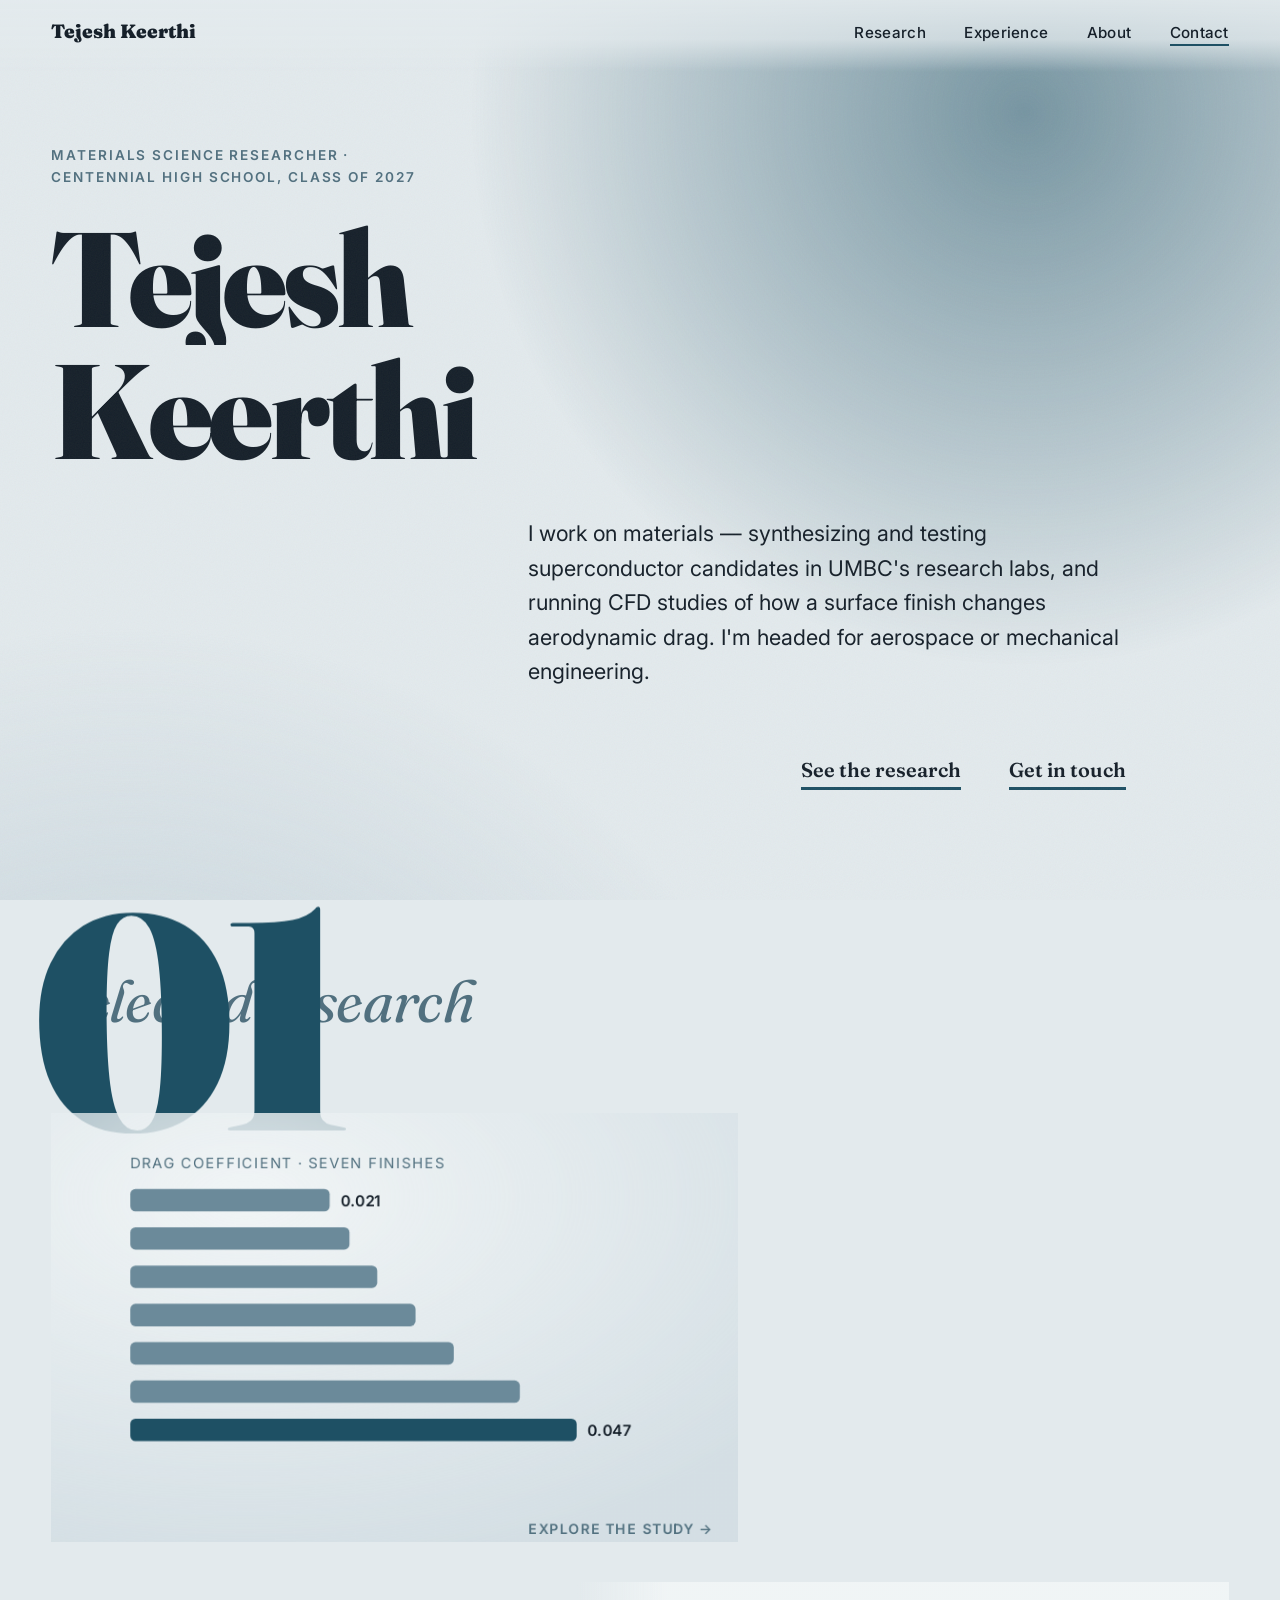
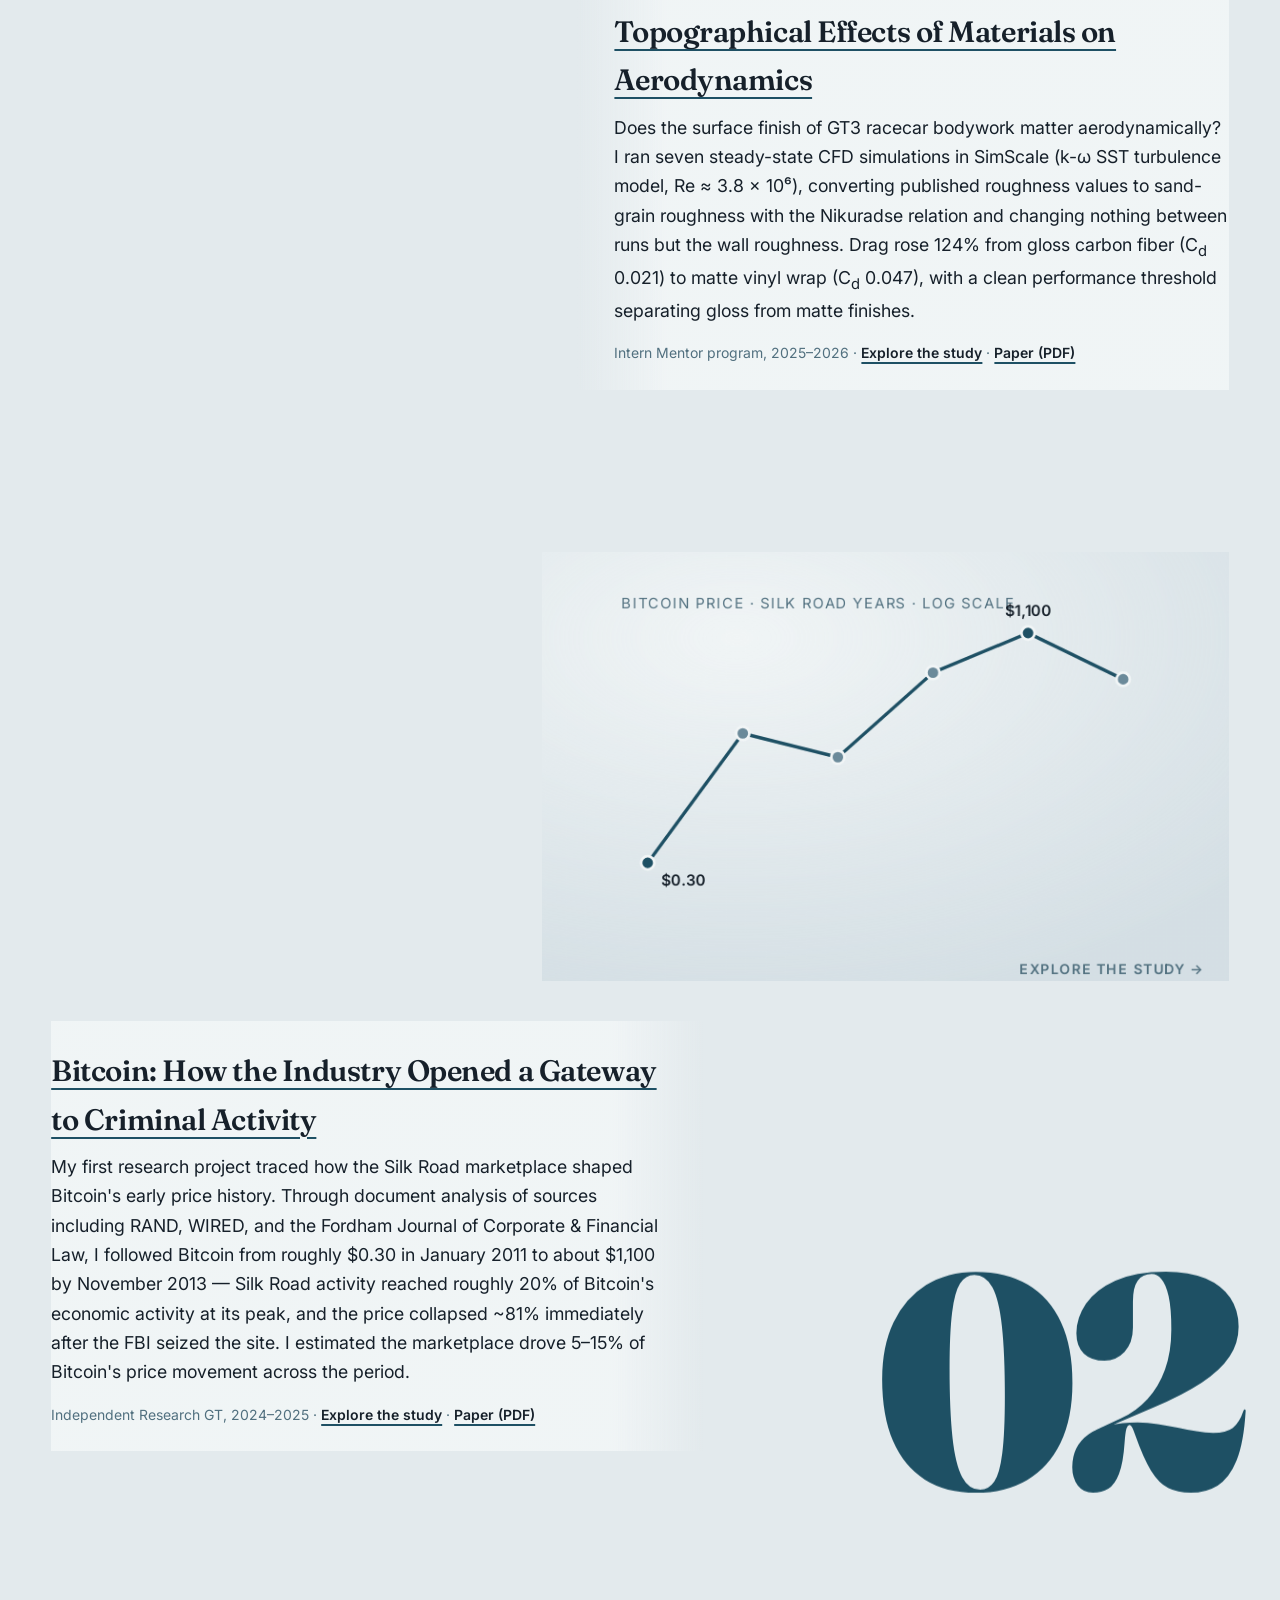
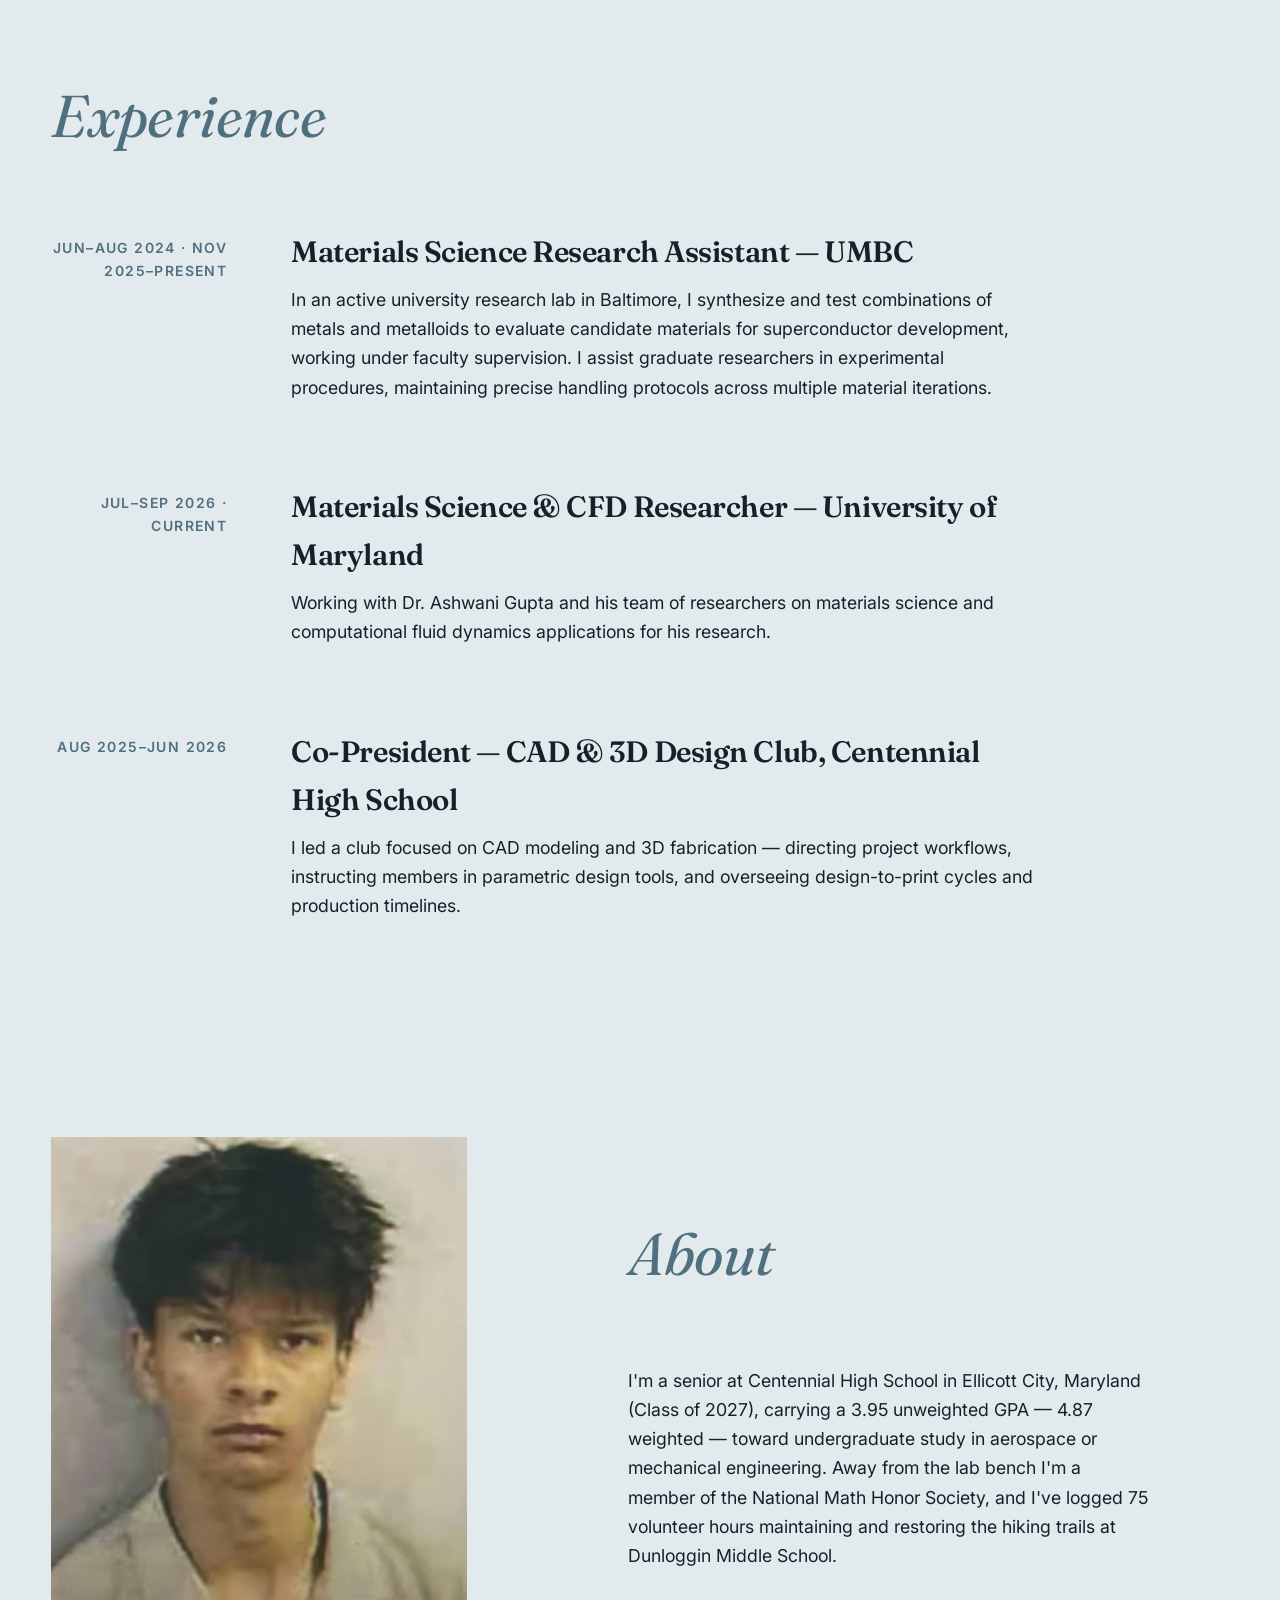
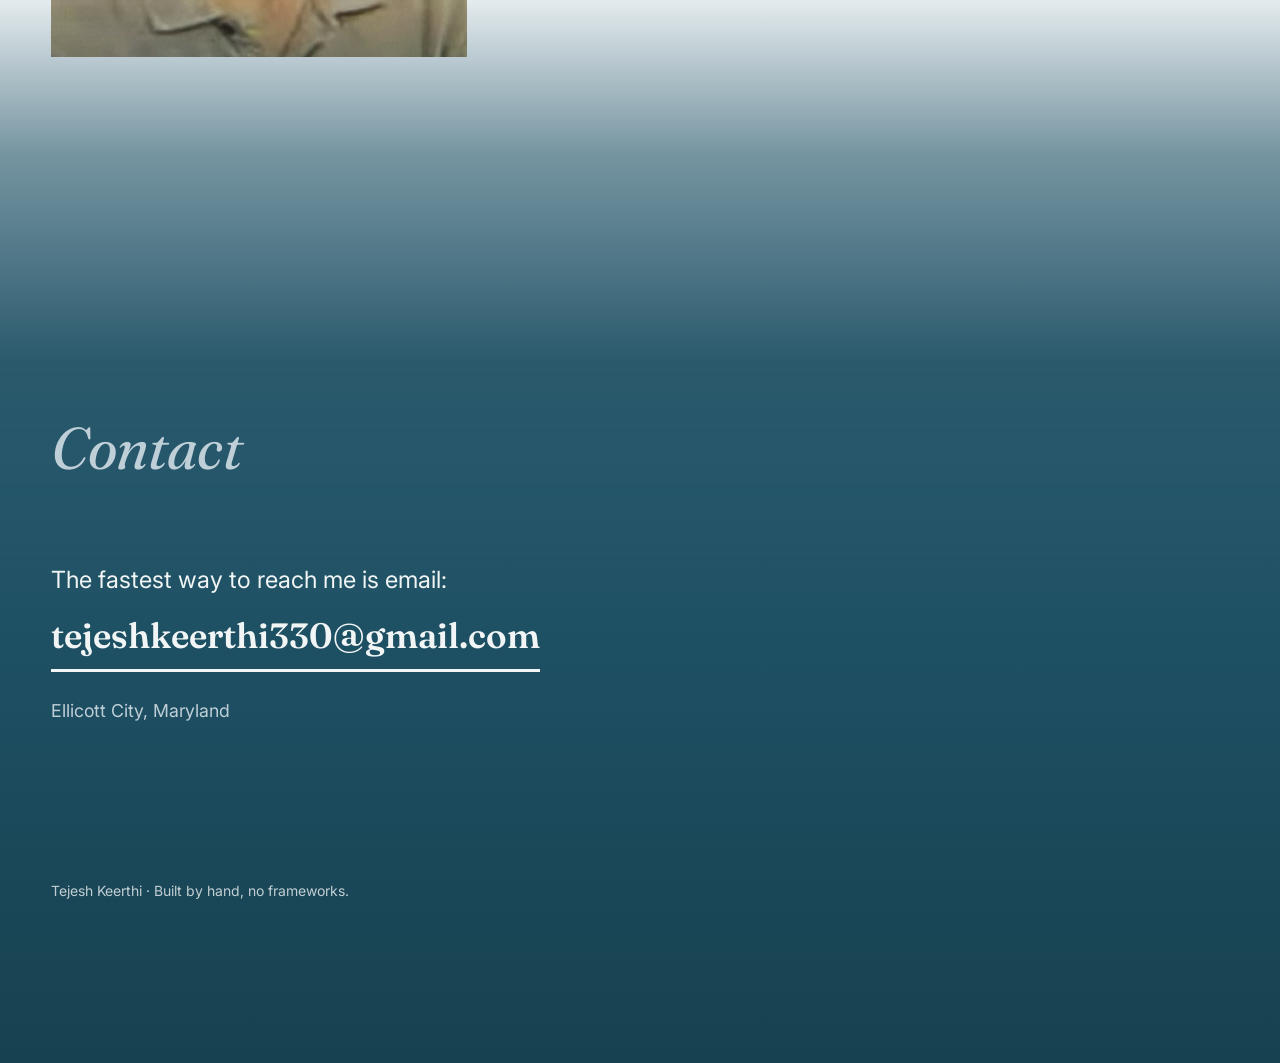
==== commit 54365deb: "Complete the site: headshot, OG card, favicon; resolve all TODOs Adds the provided headshot (border-" ====
--- a/index.html
+++ b/index.html
@@ -9,10 +9,13 @@
   <meta property="og:title" content="Tejesh Keerthi — Materials Science &amp; Aerodynamics Research">
   <meta property="og:description" content="Superconductor candidate research at UMBC, CFD study of surface topography and aerodynamic drag, and independent research on Bitcoin's early markets.">
   <meta property="og:type" content="website">
-  <!-- TODO: og:image — 1200×630px social card -->
-
-  <!-- Placeholder favicon; TODO: replace with a real one, 32×32px -->
-  <link rel="icon" href="data:image/svg+xml,%3Csvg xmlns='http://www.w3.org/2000/svg' viewBox='0 0 16 16'%3E%3Ccircle cx='8' cy='8' r='7' fill='%231E5064'/%3E%3C/svg%3E">
+  <!-- og:image must be an absolute URL — update if deployed somewhere other than GitHub Pages -->
+  <meta property="og:image" content="https://tejeshkeerthi330-web.github.io/portfolio/assets/img/og-card.jpg">
+  <meta property="og:image:width" content="1200">
+  <meta property="og:image:height" content="630">
+  <meta name="twitter:card" content="summary_large_image">
+
+  <link rel="icon" type="image/svg+xml" href="assets/favicon.svg">
 
   <link rel="preconnect" href="https://fonts.googleapis.com">
   <link rel="preconnect" href="https://fonts.gstatic.com" crossorigin>
@@ -203,9 +206,8 @@
       <div class="about-grid">
         <div class="about-media unclip" data-reveal>
           <div class="unclip-inner">
-            <div class="todo-media todo-media-portrait" data-parallax role="img" aria-label="TODO placeholder: headshot of Tejesh Keerthi, 640 by 800 pixels">
-              <span>TODO: headshot<br>640×800px</span>
-            </div>
+            <img src="assets/img/headshot.jpg" data-parallax
+                 alt="Headshot of Tejesh Keerthi" width="640" height="800">
           </div>
         </div>
         <div class="about-copy">
@@ -231,9 +233,6 @@
           <a class="flow-link" href="mailto:tejeshkeerthi330@gmail.com">tejeshkeerthi330@gmail.com</a>
         </p>
         <p class="contact-loc">Ellicott City, Maryland</p>
-        <ul class="social-list">
-          <li class="todo-inline">TODO: social / professional links (GitHub, LinkedIn, etc.)</li>
-        </ul>
       </section>
     </div>
 
--- a/styles.css
+++ b/styles.css
@@ -21,7 +21,6 @@
   /* Type */
   --font-display: "Fraunces", Georgia, serif;
   --font-body: "Inter", system-ui, sans-serif;
-  --font-todo: ui-monospace, "SF Mono", Menlo, Consolas, monospace;
 
   /* Fluid ramp */
   --text-hero:    clamp(3.2rem, 10.5vw, 9rem);
@@ -178,47 +177,6 @@
   pointer-events: none;
   opacity: 0.05;
   background-image: url("data:image/svg+xml,%3Csvg xmlns='http://www.w3.org/2000/svg' width='240' height='240'%3E%3Cfilter id='n'%3E%3CfeTurbulence type='fractalNoise' baseFrequency='0.85' numOctaves='2'/%3E%3C/filter%3E%3Crect width='100%25' height='100%25' filter='url(%23n)'/%3E%3C/svg%3E");
-}
-
-/* ------------------------------------------------------------
-   TODO scaffolding — placeholders stay unmissable but cool-toned.
-   Every rule in this block disappears with the last placeholder.
-   ------------------------------------------------------------ */
-
-.todo-inline {
-  font-family: var(--font-todo);
-  font-size: 0.9em;
-  background: rgba(191, 207, 216, 0.55);
-  border-bottom: 1px dashed var(--slate);
-  padding: 0 0.3em;
-  box-decoration-break: clone;
-  -webkit-box-decoration-break: clone;
-}
-
-.deep .todo-inline {
-  background: rgba(241, 245, 246, 0.88);
-  color: var(--ink);
-}
-
-.todo-media {
-  display: grid;
-  place-items: center;
-  text-align: center;
-  font-family: var(--font-todo);
-  font-weight: 600;
-  color: var(--slate);
-  border: 1px dashed var(--slate);
-  background:
-    repeating-linear-gradient(45deg,
-      rgba(191, 207, 216, 0.5), rgba(191, 207, 216, 0.5) 16px,
-      rgba(241, 245, 246, 0.7) 16px, rgba(241, 245, 246, 0.7) 32px);
-  aspect-ratio: 8 / 5;
-  width: 100%;
-  padding: var(--space-4);
-}
-
-.todo-media-portrait {
-  aspect-ratio: 4 / 5;
 }
 
 /* ------------------------------------------------------------
@@ -704,14 +662,6 @@
   margin-bottom: var(--space-4);
 }
 
-.social-list {
-  list-style: none;
-  padding: 0;
-  display: flex;
-  gap: var(--space-4);
-  flex-wrap: wrap;
-}
-
 .site-foot {
   padding-block: var(--space-5) var(--space-6);
   font-size: var(--text-small);
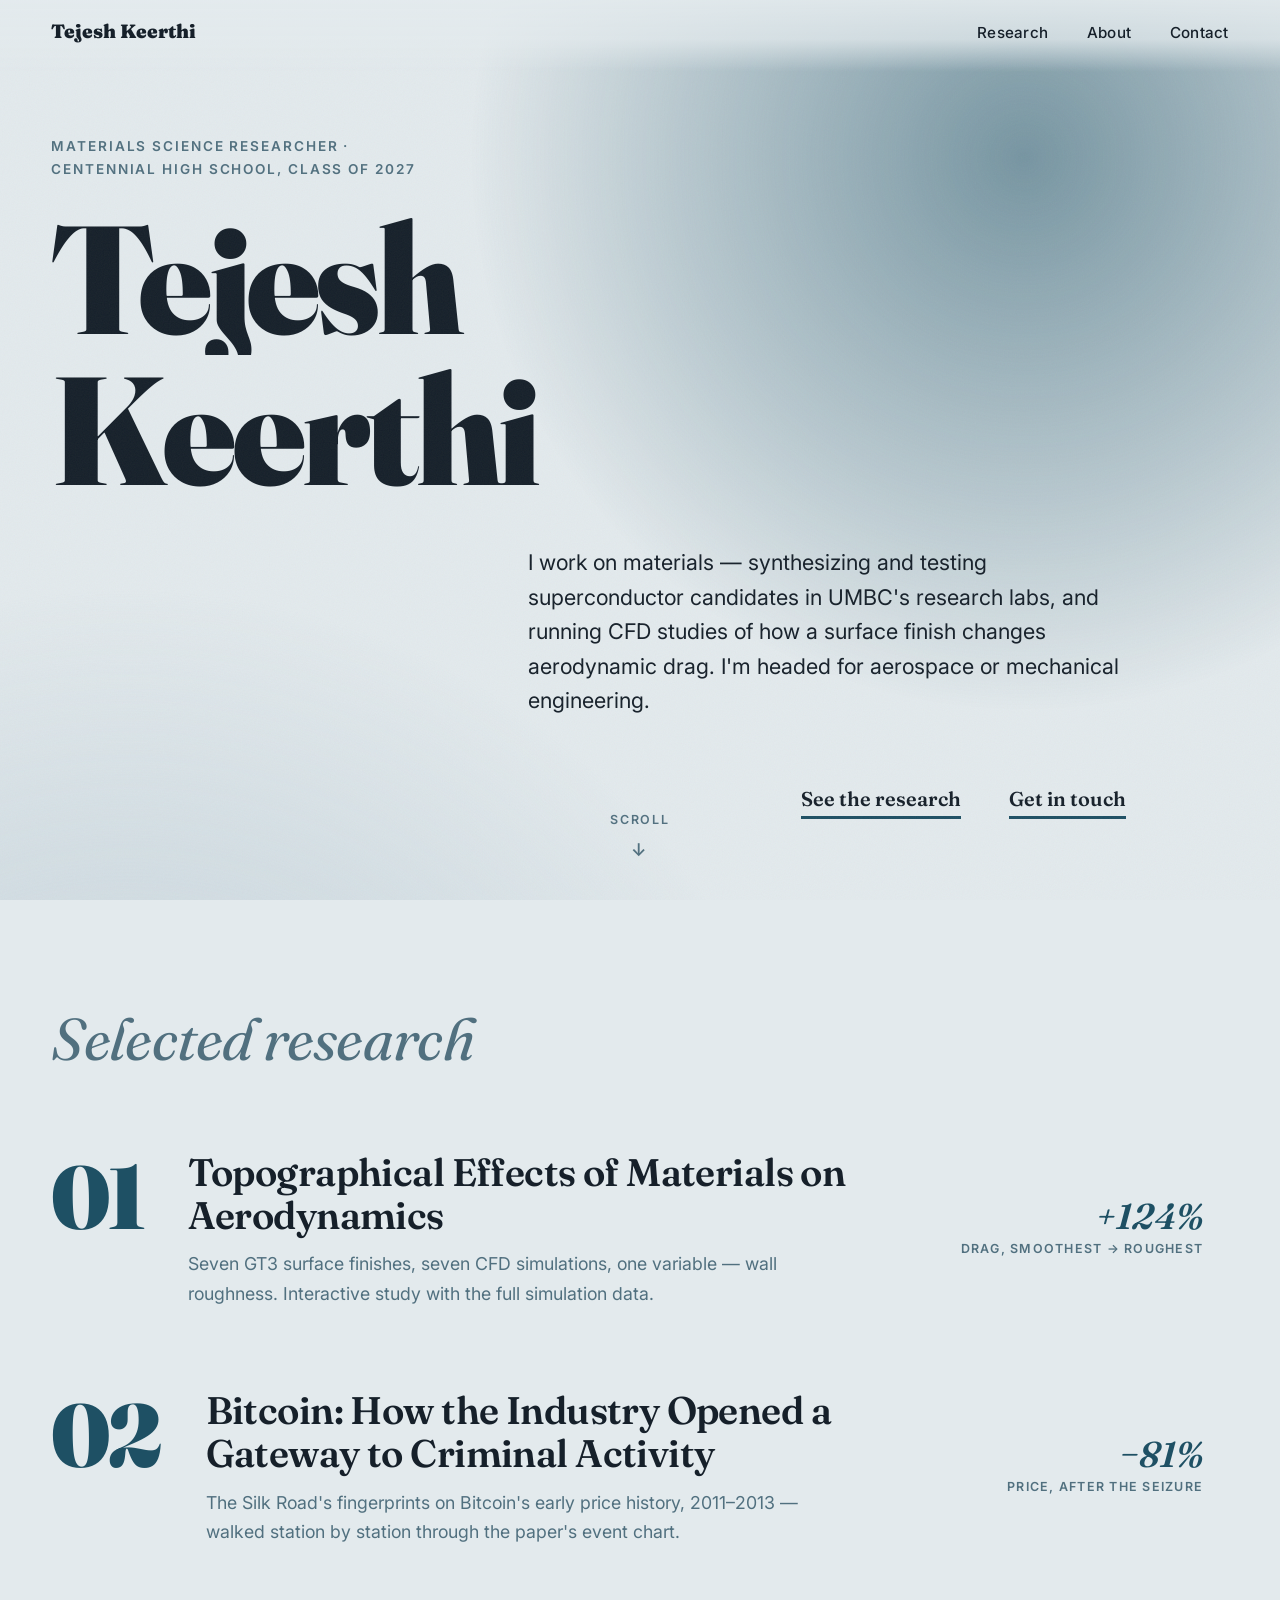
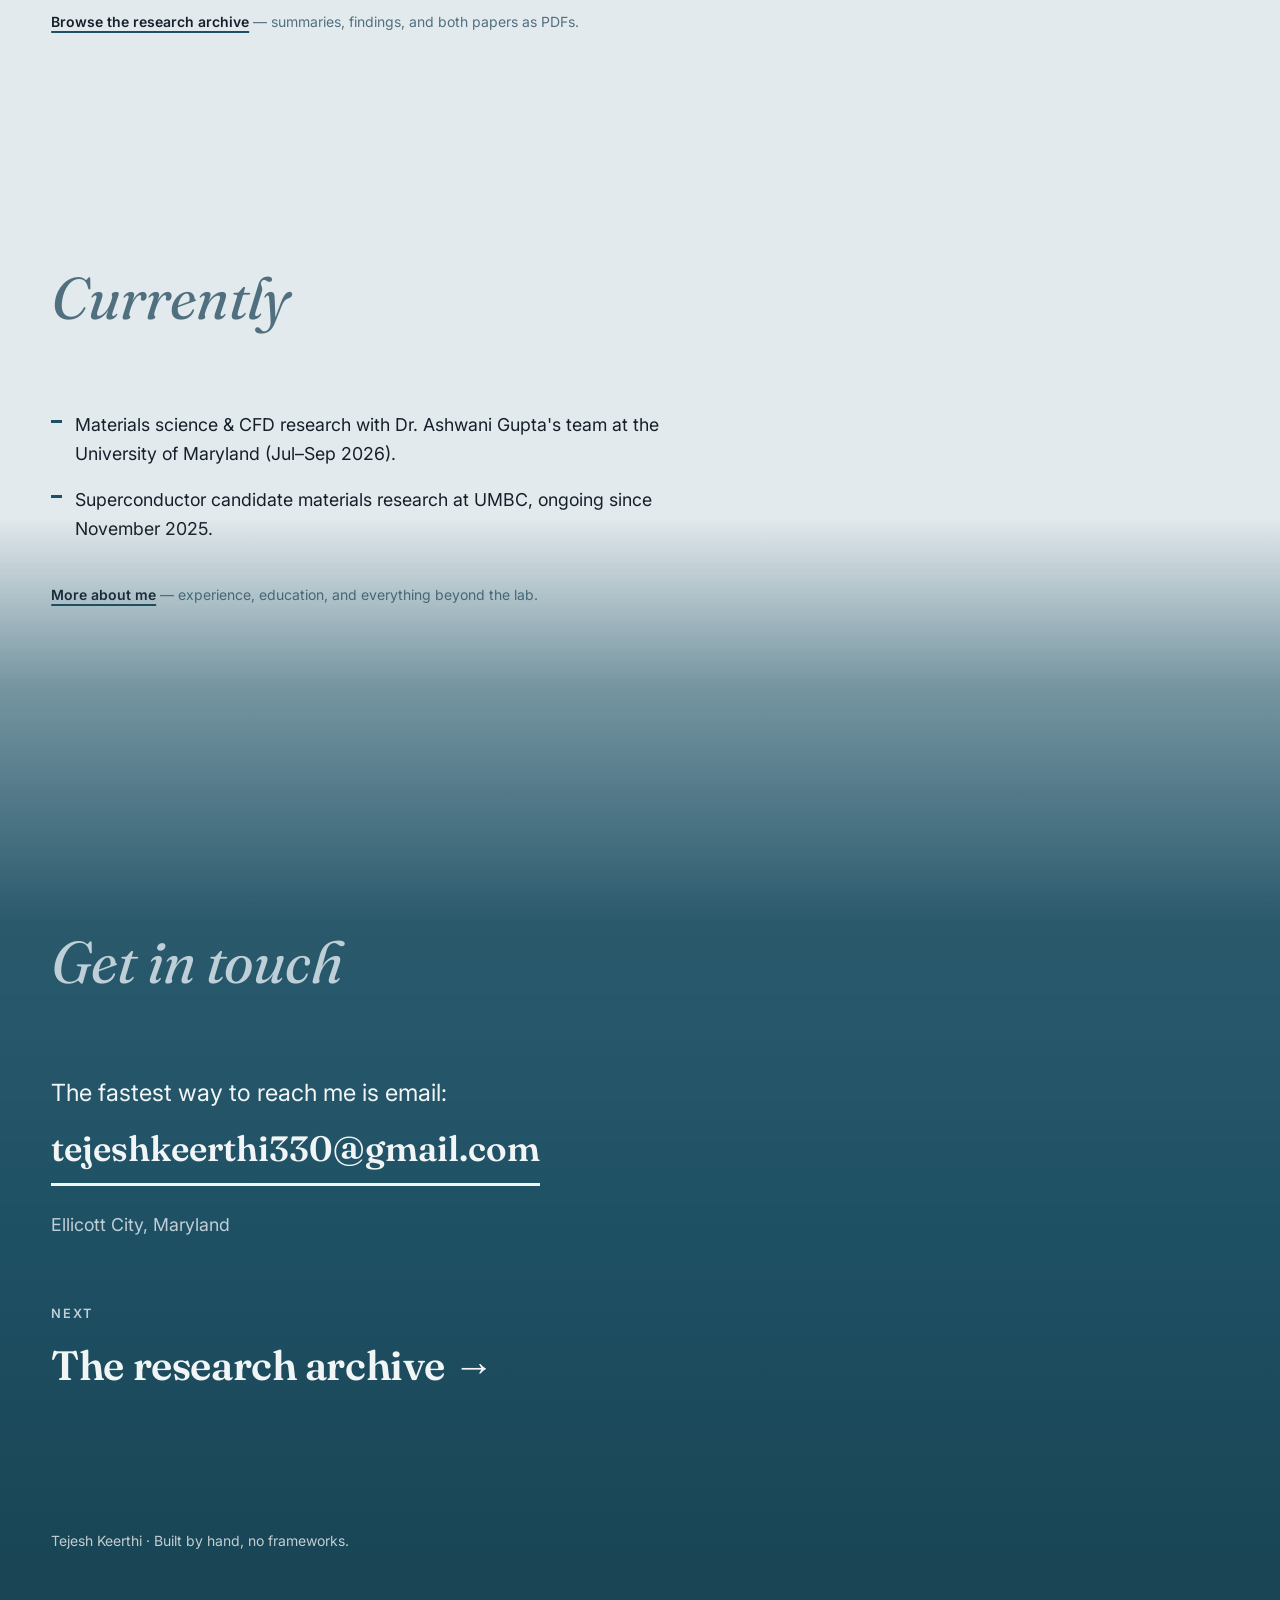
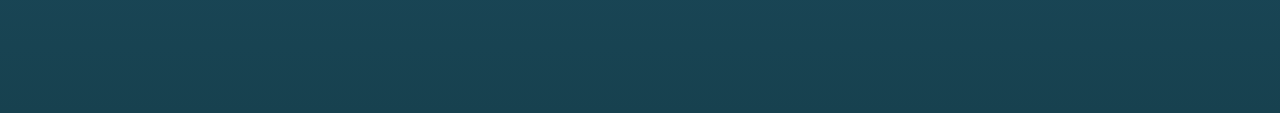
==== commit ba6490f6: "Restructure into a six-page site with veil page transitions Home becomes a full-height cover: identi" ====
--- a/index.html
+++ b/index.html
@@ -3,6 +3,7 @@
 <head>
   <meta charset="UTF-8">
   <meta name="viewport" content="width=device-width, initial-scale=1.0">
+  <script>if(!matchMedia("(prefers-reduced-motion: reduce)").matches)document.documentElement.dataset.js="1"</script>
 
   <title>Tejesh Keerthi — Materials Science &amp; Aerodynamics Research</title>
   <meta name="description" content="Materials science researcher at Centennial High School (Class of 2027): superconductor candidate research at UMBC, a CFD study of surface topography and aerodynamic drag, and independent research on Bitcoin's early markets — headed for aerospace or mechanical engineering.">
@@ -24,6 +25,8 @@
 </head>
 <body>
 
+  <div class="veil" aria-hidden="true"></div>
+
   <a class="skip-link" href="#main">Skip to content</a>
 
   <!-- Ambient canvas: pools drift with scroll; petrol leans to the cursor -->
@@ -36,13 +39,12 @@
 
   <header class="site-head">
     <nav class="site-nav" aria-label="Primary">
-      <a class="brand" href="#top">Tejesh Keerthi</a>
+      <a class="brand" href="index.html">Tejesh Keerthi</a>
       <button class="nav-toggle" aria-expanded="false" aria-controls="nav-menu">Menu</button>
       <ul id="nav-menu" class="nav-menu">
-        <li><a href="#work">Research</a></li>
-        <li><a href="#experience">Experience</a></li>
-        <li><a href="#about">About</a></li>
-        <li><a href="#contact">Contact</a></li>
+        <li><a href="research.html">Research</a></li>
+        <li><a href="about.html">About</a></li>
+        <li><a href="contact.html">Contact</a></li>
       </ul>
     </nav>
   </header>
@@ -50,9 +52,9 @@
   <main id="main">
 
     <!-- ============================================================
-         HERO
+         COVER — identity at full scale.
          ============================================================ -->
-    <section class="hero frame" id="top" aria-labelledby="hero-heading">
+    <section class="hero cover-hero frame" aria-labelledby="hero-heading">
       <p class="hero-kicker">Materials science researcher · Centennial High School, Class of 2027</p>
       <h1 id="hero-heading" class="hero-title">
         <span class="mask"><span class="mask-inner">Tejesh</span></span>
@@ -65,174 +67,82 @@
         or mechanical engineering.
       </p>
       <div class="hero-actions">
-        <a class="flow-link" href="#work">See the research</a>
-        <a class="flow-link" href="#contact">Get in touch</a>
+        <a class="flow-link" href="research.html">See the research</a>
+        <a class="flow-link" href="contact.html">Get in touch</a>
       </div>
+      <p class="hero-cue" aria-hidden="true">Scroll</p>
     </section>
 
     <!-- ============================================================
-         RESEARCH — skills live in the descriptions as evidence.
+         RESEARCH INDEX — two studies, each its own page.
          ============================================================ -->
-    <section class="work frame" id="work" aria-labelledby="work-heading">
+    <section class="work frame" aria-labelledby="work-heading">
       <h2 id="work-heading" class="section-title" data-rise>Selected research</h2>
 
-      <article class="spread spread-a">
-        <span class="spread-num" aria-hidden="true" data-drift="0.08">01</span>
-        <div class="spread-media unclip" data-reveal>
-          <div class="unclip-inner">
-            <a class="teaser" data-parallax href="aerodynamics.html"
-               aria-label="Bar chart of drag coefficient across seven surface finishes, from 0.021 for gloss carbon fiber to 0.047 for matte vinyl wrap. Opens the interactive study explorer.">
-              <svg viewBox="0 0 400 250" aria-hidden="true">
-                <text x="0" y="14" font-family="Inter, sans-serif" font-size="11" letter-spacing="1" fill="#51707F">DRAG COEFFICIENT · SEVEN FINISHES</text>
-                <g>
-                  <rect x="0" y="30"  width="151" height="17" rx="4" fill="#6B8A9A"></rect>
-                  <text x="159" y="43" font-family="Inter, sans-serif" font-size="11.5" font-weight="600" fill="#16202A">0.021</text>
-                  <rect x="0" y="59"  width="166" height="17" rx="4" fill="#6B8A9A"></rect>
-                  <rect x="0" y="88"  width="187" height="17" rx="4" fill="#6B8A9A"></rect>
-                  <rect x="0" y="117" width="216" height="17" rx="4" fill="#6B8A9A"></rect>
-                  <rect x="0" y="146" width="245" height="17" rx="4" fill="#6B8A9A"></rect>
-                  <rect x="0" y="175" width="295" height="17" rx="4" fill="#6B8A9A"></rect>
-                  <rect x="0" y="204" width="338" height="17" rx="4" fill="#1E5064"></rect>
-                  <text x="346" y="217" font-family="Inter, sans-serif" font-size="11.5" font-weight="600" fill="#16202A">0.047</text>
-                </g>
-              </svg>
-              <span class="teaser-cta">Explore the study →</span>
-            </a>
-          </div>
-        </div>
-        <div class="spread-body">
-          <h3 class="spread-title"><a class="text-link" href="aerodynamics.html">Topographical Effects of Materials on Aerodynamics</a></h3>
-          <p>Does the surface finish of GT3 racecar bodywork matter aerodynamically?
-            I ran seven steady-state CFD simulations in SimScale (k-ω SST turbulence
-            model, Re ≈ 3.8 × 10⁶), converting published roughness values to
-            sand-grain roughness with the Nikuradse relation and changing nothing
-            between runs but the wall roughness. Drag rose 124% from gloss carbon
-            fiber (C<sub>d</sub> 0.021) to matte vinyl wrap (C<sub>d</sub> 0.047),
-            with a clean performance threshold separating gloss from matte finishes.</p>
-          <p class="spread-links">
-            Intern Mentor program, 2025–2026 ·
-            <a class="text-link" href="aerodynamics.html">Explore the study</a> ·
-            <a class="text-link" href="papers/topographical-effects-of-materials-on-aerodynamics.pdf">Paper (PDF)</a>
-          </p>
-        </div>
-      </article>
+      <div class="index-list">
+        <a class="index-row" href="aerodynamics.html">
+          <span class="index-num" aria-hidden="true">01</span>
+          <span>
+            <span class="index-title">Topographical Effects of Materials on Aerodynamics</span>
+            <span class="index-sub">Seven GT3 surface finishes, seven CFD simulations, one
+              variable — wall roughness. Interactive study with the full
+              simulation data.</span>
+          </span>
+          <span class="index-stat">
+            <span class="index-stat-num">+124%</span>
+            <span class="index-stat-label">drag, smoothest → roughest</span>
+          </span>
+        </a>
 
-      <article class="spread spread-b">
-        <span class="spread-num" aria-hidden="true" data-drift="-0.06">02</span>
-        <div class="spread-media unclip" data-reveal>
-          <div class="unclip-inner">
-            <a class="teaser" data-parallax href="bitcoin.html"
-               aria-label="Line chart of Bitcoin's price from about 30 cents in January 2011 to about 1,100 dollars at its late-2013 peak, ending with the collapse after the Silk Road seizure. Opens the interactive study explorer.">
-              <svg viewBox="0 0 400 250" aria-hidden="true">
-                <text x="0" y="14" font-family="Inter, sans-serif" font-size="11" letter-spacing="1" fill="#51707F">BITCOIN PRICE · SILK ROAD YEARS · LOG SCALE</text>
-                <path d="M 20 207 L 92 109 L 164 127 L 236 63 L 308 33 L 380 68"
-                      fill="none" stroke="#1E5064" stroke-width="2.5" stroke-linejoin="round"></path>
-                <circle cx="20" cy="207" r="5" fill="#1E5064" stroke="#F1F5F6" stroke-width="2"></circle>
-                <circle cx="92" cy="109" r="5" fill="#6B8A9A" stroke="#F1F5F6" stroke-width="2"></circle>
-                <circle cx="164" cy="127" r="5" fill="#6B8A9A" stroke="#F1F5F6" stroke-width="2"></circle>
-                <circle cx="236" cy="63" r="5" fill="#6B8A9A" stroke="#F1F5F6" stroke-width="2"></circle>
-                <circle cx="308" cy="33" r="5" fill="#1E5064" stroke="#F1F5F6" stroke-width="2"></circle>
-                <circle cx="380" cy="68" r="5" fill="#6B8A9A" stroke="#F1F5F6" stroke-width="2"></circle>
-                <text x="30" y="224" font-family="Inter, sans-serif" font-size="11.5" font-weight="600" fill="#16202A">$0.30</text>
-                <text x="308" y="20" text-anchor="middle" font-family="Inter, sans-serif" font-size="11.5" font-weight="600" fill="#16202A">$1,100</text>
-              </svg>
-              <span class="teaser-cta">Explore the study →</span>
-            </a>
-          </div>
-        </div>
-        <div class="spread-body">
-          <h3 class="spread-title"><a class="text-link" href="bitcoin.html">Bitcoin: How the Industry Opened a Gateway to Criminal Activity</a></h3>
-          <p>My first research project traced how the Silk Road marketplace shaped
-            Bitcoin's early price history. Through document analysis of sources
-            including RAND, WIRED, and the Fordham Journal of Corporate &amp;
-            Financial Law, I followed Bitcoin from roughly $0.30 in January 2011
-            to about $1,100 by November 2013 — Silk Road activity reached roughly
-            20% of Bitcoin's economic activity at its peak, and the price collapsed
-            ~81% immediately after the FBI seized the site. I estimated the
-            marketplace drove 5–15% of Bitcoin's price movement across the period.</p>
-          <p class="spread-links">
-            Independent Research GT, 2024–2025 ·
-            <a class="text-link" href="bitcoin.html">Explore the study</a> ·
-            <a class="text-link" href="papers/bitcoin-gateway-to-criminal-activity.pdf">Paper (PDF)</a>
-          </p>
-        </div>
-      </article>
+        <a class="index-row" href="bitcoin.html">
+          <span class="index-num" aria-hidden="true">02</span>
+          <span>
+            <span class="index-title">Bitcoin: How the Industry Opened a Gateway to Criminal Activity</span>
+            <span class="index-sub">The Silk Road's fingerprints on Bitcoin's early price
+              history, 2011–2013 — walked station by station through the
+              paper's event chart.</span>
+          </span>
+          <span class="index-stat">
+            <span class="index-stat-num">−81%</span>
+            <span class="index-stat-label">price, after the seizure</span>
+          </span>
+        </a>
+      </div>
+
+      <p class="spread-links" style="margin-top: var(--space-6);">
+        <a class="text-link" href="research.html">Browse the research archive</a> — summaries, findings, and both papers as PDFs.
+      </p>
     </section>
 
     <!-- ============================================================
-         EXPERIENCE
+         CURRENTLY — the cover's living line.
          ============================================================ -->
-    <section class="experience frame" id="experience" aria-labelledby="experience-heading">
-      <h2 id="experience-heading" class="section-title" data-rise>Experience</h2>
-
-      <ol class="xp-list">
-        <li class="xp-entry">
-          <p class="xp-dates">Jun–Aug 2024 · Nov 2025–present</p>
-          <div class="xp-body">
-            <h3 class="xp-role">Materials Science Research Assistant — UMBC</h3>
-            <p>In an active university research lab in Baltimore, I synthesize and
-              test combinations of metals and metalloids to evaluate candidate
-              materials for superconductor development, working under faculty
-              supervision. I assist graduate researchers in experimental
-              procedures, maintaining precise handling protocols across multiple
-              material iterations.</p>
-          </div>
-        </li>
-        <li class="xp-entry">
-          <p class="xp-dates">Jul–Sep 2026 · current</p>
-          <div class="xp-body">
-            <h3 class="xp-role">Materials Science &amp; CFD Researcher — University of Maryland</h3>
-            <p>Working with Dr. Ashwani Gupta and his team of researchers on
-              materials science and computational fluid dynamics applications
-              for his research.</p>
-          </div>
-        </li>
-        <li class="xp-entry">
-          <p class="xp-dates">Aug 2025–Jun 2026</p>
-          <div class="xp-body">
-            <h3 class="xp-role">Co-President — CAD &amp; 3D Design Club, Centennial High School</h3>
-            <p>I led a club focused on CAD modeling and 3D fabrication — directing
-              project workflows, instructing members in parametric design tools,
-              and overseeing design-to-print cycles and production timelines.</p>
-          </div>
-        </li>
-      </ol>
+    <section class="experience frame" aria-labelledby="now-heading">
+      <h2 id="now-heading" class="section-title" data-rise>Currently</h2>
+      <ul class="x-fact-list">
+        <li>Materials science &amp; CFD research with Dr. Ashwani Gupta's team
+          at the University of Maryland (Jul–Sep 2026).</li>
+        <li>Superconductor candidate materials research at UMBC, ongoing since
+          November 2025.</li>
+      </ul>
+      <p class="spread-links" style="margin-top: var(--space-5);">
+        <a class="text-link" href="about.html">More about me</a> — experience, education, and everything beyond the lab.
+      </p>
     </section>
 
     <!-- ============================================================
-         ABOUT
-         ============================================================ -->
-    <section class="about frame" id="about" aria-labelledby="about-heading">
-      <div class="about-grid">
-        <div class="about-media unclip" data-reveal>
-          <div class="unclip-inner">
-            <img src="assets/img/headshot.jpg" data-parallax
-                 alt="Headshot of Tejesh Keerthi" width="640" height="800">
-          </div>
-        </div>
-        <div class="about-copy">
-          <h2 id="about-heading" class="section-title" data-rise>About</h2>
-          <p>I'm a senior at Centennial High School in Ellicott City, Maryland
-            (Class of 2027), carrying a 3.95 unweighted GPA — 4.87 weighted —
-            toward undergraduate study in aerospace or mechanical engineering.
-            Away from the lab bench I'm a member of the National Math Honor
-            Society, and I've logged 75 volunteer hours maintaining and
-            restoring the hiking trails at Dunloggin Middle School.</p>
-        </div>
-      </div>
-    </section>
-
-    <!-- ============================================================
-         CONTACT — the page sinks into the deep petrol field.
+         DEEP CLOSE
          ============================================================ -->
     <div class="deep">
       <div class="deep-pool" aria-hidden="true"></div>
-      <section class="contact frame" id="contact" aria-labelledby="contact-heading">
-        <h2 id="contact-heading" class="section-title" data-rise>Contact</h2>
+      <section class="contact frame" aria-label="Contact and next page">
+        <h2 class="section-title" data-rise>Get in touch</h2>
         <p class="contact-line">The fastest way to reach me is email:<br>
           <a class="flow-link" href="mailto:tejeshkeerthi330@gmail.com">tejeshkeerthi330@gmail.com</a>
         </p>
         <p class="contact-loc">Ellicott City, Maryland</p>
+        <p class="next-kicker">Next</p>
+        <a class="next-link" href="research.html">The research archive <span class="arr">→</span></a>
       </section>
     </div>
 
--- a/styles.css
+++ b/styles.css
@@ -180,6 +180,40 @@
 }
 
 /* ------------------------------------------------------------
+   The veil — a petrol wash that carries you between pages.
+   Covers at first paint (JS on, motion allowed), lifts on
+   arrival, returns on departure. JS off or reduced motion:
+   it never appears at all.
+   ------------------------------------------------------------ */
+
+.veil {
+  position: fixed;
+  inset: -2vh 0;
+  z-index: 40;
+  background: linear-gradient(180deg, rgba(30, 80, 100, 0.98) 0%, #17414F 100%);
+  transform: translateY(104%);
+  pointer-events: none;
+  will-change: transform;
+}
+
+html[data-js] .veil { transform: translateY(0); }
+
+html[data-js] .veil.veil-out {
+  transform: translateY(-104%);
+  transition: transform 520ms var(--ease);
+}
+
+html[data-js] .veil.veil-in {
+  transform: translateY(0);
+  transition: transform 400ms var(--ease);
+  pointer-events: auto;
+}
+
+@media (prefers-reduced-motion: reduce) {
+  .veil { display: none; }
+}
+
+/* ------------------------------------------------------------
    Header — floats on the canvas, retreats as you read,
    returns the moment you scroll back up.
    ------------------------------------------------------------ */
@@ -246,7 +280,7 @@
 }
 
 .nav-menu a:hover::after,
-.nav-menu a[aria-current="true"]::after {
+.nav-menu a[aria-current]::after {
   transform: scaleX(1);
 }
 
@@ -362,6 +396,238 @@
 .flow-link:hover::after { transform: scaleY(2.2); }
 
 .deep .flow-link::after { background: var(--glacier); }
+
+/* Cover hero (home) — full height, name at maximum scale */
+
+.cover-hero {
+  min-height: 100vh;
+  padding-top: clamp(7rem, 14vh, 9rem);
+}
+
+.cover-hero .hero-title {
+  font-size: clamp(3.4rem, 12vw, 10.5rem);
+}
+
+.hero-cue {
+  position: absolute;
+  bottom: 2.25rem;
+  left: 50%;
+  transform: translateX(-50%);
+  font-size: 0.78rem;
+  font-weight: 600;
+  text-transform: uppercase;
+  letter-spacing: 0.16em;
+  color: var(--slate);
+  text-align: center;
+}
+
+.hero-cue::after {
+  content: "↓";
+  display: block;
+  font-size: 1.1rem;
+  margin-top: 0.3rem;
+}
+
+@media (prefers-reduced-motion: no-preference) {
+  .hero-cue::after { animation: bob 2.8s var(--ease) infinite; }
+}
+
+@keyframes bob {
+  0%, 100% { transform: translateY(0); }
+  50% { transform: translateY(7px); }
+}
+
+/* Research index (home) — the two studies as an editorial index */
+
+.index-list {
+  display: grid;
+  gap: clamp(3.5rem, 9vh, 6rem);
+  max-width: 72rem;
+}
+
+.index-row {
+  display: grid;
+  grid-template-columns: auto 1fr auto;
+  align-items: baseline;
+  column-gap: clamp(1.25rem, 3.5vw, 3.5rem);
+  text-decoration: none;
+  transition: transform 500ms var(--ease);
+}
+
+.index-row:hover { transform: translateY(-4px); }
+
+.index-num {
+  font-family: var(--font-display);
+  font-weight: 900;
+  font-size: clamp(3.2rem, 7vw, 6.5rem);
+  line-height: 0.9;
+  letter-spacing: -0.03em;
+  color: var(--petrol);
+}
+
+.index-title {
+  display: inline-block;
+  font-family: var(--font-display);
+  font-weight: 600;
+  font-size: clamp(1.5rem, 3vw, 2.5rem);
+  line-height: 1.12;
+  letter-spacing: -0.015em;
+  color: var(--ink);
+  position: relative;
+  padding-bottom: 0.12em;
+}
+
+.index-title::after {
+  content: "";
+  position: absolute;
+  left: 0; bottom: 0;
+  width: 100%;
+  height: 3px;
+  background: var(--petrol);
+  transform: scaleX(0);
+  transform-origin: left;
+  transition: transform 500ms var(--ease);
+}
+
+.index-row:hover .index-title::after,
+.index-row:focus-visible .index-title::after { transform: scaleX(1); }
+
+.index-sub {
+  display: block;
+  color: var(--slate);
+  margin-top: var(--space-2);
+  max-width: 56ch;
+}
+
+.index-stat { text-align: right; white-space: nowrap; }
+
+.index-stat-num {
+  display: block;
+  font-family: var(--font-display);
+  font-style: italic;
+  font-weight: 600;
+  font-size: clamp(1.5rem, 2.8vw, 2.5rem);
+  color: var(--petrol);
+  line-height: 1;
+}
+
+.index-stat-label {
+  display: block;
+  font-size: 0.78rem;
+  font-weight: 600;
+  text-transform: uppercase;
+  letter-spacing: 0.1em;
+  color: var(--slate);
+  margin-top: var(--space-1);
+}
+
+@media (max-width: 47.9rem) {
+  .index-row { grid-template-columns: auto 1fr; row-gap: var(--space-3); }
+  .index-stat { grid-column: 2; text-align: left; }
+}
+
+/* Next-page ribbon (inside every deep close) */
+
+.next-kicker {
+  font-size: 0.8rem;
+  font-weight: 600;
+  text-transform: uppercase;
+  letter-spacing: 0.14em;
+  color: var(--tide);
+  margin-top: var(--space-6);
+}
+
+.next-link {
+  display: inline-block;
+  margin-top: var(--space-2);
+  font-family: var(--font-display);
+  font-weight: 600;
+  font-size: clamp(1.5rem, 3.2vw, 2.6rem);
+  letter-spacing: -0.01em;
+  color: var(--glacier);
+  text-decoration: none;
+}
+
+.next-link .arr {
+  display: inline-block;
+  transition: transform 500ms var(--ease);
+}
+
+.next-link:hover .arr { transform: translateX(10px); }
+
+/* Deep page (contact) — the whole page sinks */
+
+.page-deep {
+  background: linear-gradient(180deg, #1E5064 0%, #17414F 70%, #132F39 100%);
+  color: var(--glacier);
+}
+
+.page-deep .site-head {
+  background: linear-gradient(180deg,
+    rgba(23, 65, 79, 0.9) 0%,
+    rgba(23, 65, 79, 0.65) 55%,
+    rgba(23, 65, 79, 0) 100%);
+}
+
+.page-deep .brand,
+.page-deep .nav-menu a,
+.page-deep .nav-toggle { color: var(--glacier); }
+
+.page-deep .nav-menu a::after { background: var(--glacier); }
+
+.page-deep .nav-toggle { text-decoration-color: var(--glacier); }
+
+.page-deep :focus-visible { outline-color: var(--glacier); }
+
+@media (max-width: 47.9rem) {
+  .page-deep .site-head:has(.nav-menu.is-open) {
+    background: linear-gradient(180deg,
+      rgba(23, 65, 79, 0.97) 0%,
+      rgba(23, 65, 79, 0.97) 82%,
+      rgba(23, 65, 79, 0) 100%);
+  }
+}
+
+.pool-abyss-a {
+  width: 100vmax; height: 100vmax;
+  top: -35vmax; right: -30vmax;
+  background: radial-gradient(circle,
+    rgba(241, 245, 246, 0.16) 0%,
+    rgba(241, 245, 246, 0.06) 45%,
+    rgba(241, 245, 246, 0) 70%);
+}
+
+.pool-abyss-b {
+  width: 110vmax; height: 110vmax;
+  bottom: -60vmax; left: -40vmax;
+  background: radial-gradient(circle,
+    rgba(191, 207, 216, 0.14) 0%,
+    rgba(191, 207, 216, 0.05) 45%,
+    rgba(191, 207, 216, 0) 70%);
+}
+
+.contact-hero {
+  position: relative;
+  min-height: 82vh;
+  display: grid;
+  align-content: center;
+  padding-block: clamp(8rem, 18vh, 11rem) clamp(3rem, 8vh, 5rem);
+}
+
+.contact-hero .section-title { color: var(--tide); }
+
+.flow-link.contact-mail {
+  font-size: clamp(1.5rem, 4.6vw, 4.2rem);
+  overflow-wrap: anywhere;
+}
+
+.page-deep .contact-loc { color: var(--tide); }
+
+.contact-note {
+  color: rgba(241, 245, 246, 0.85);
+  max-width: 46ch;
+  margin-top: var(--space-4);
+}
 
 /* Masked line reveal — hero only, ≤600ms, once */
 .mask { display: block; overflow: hidden; }
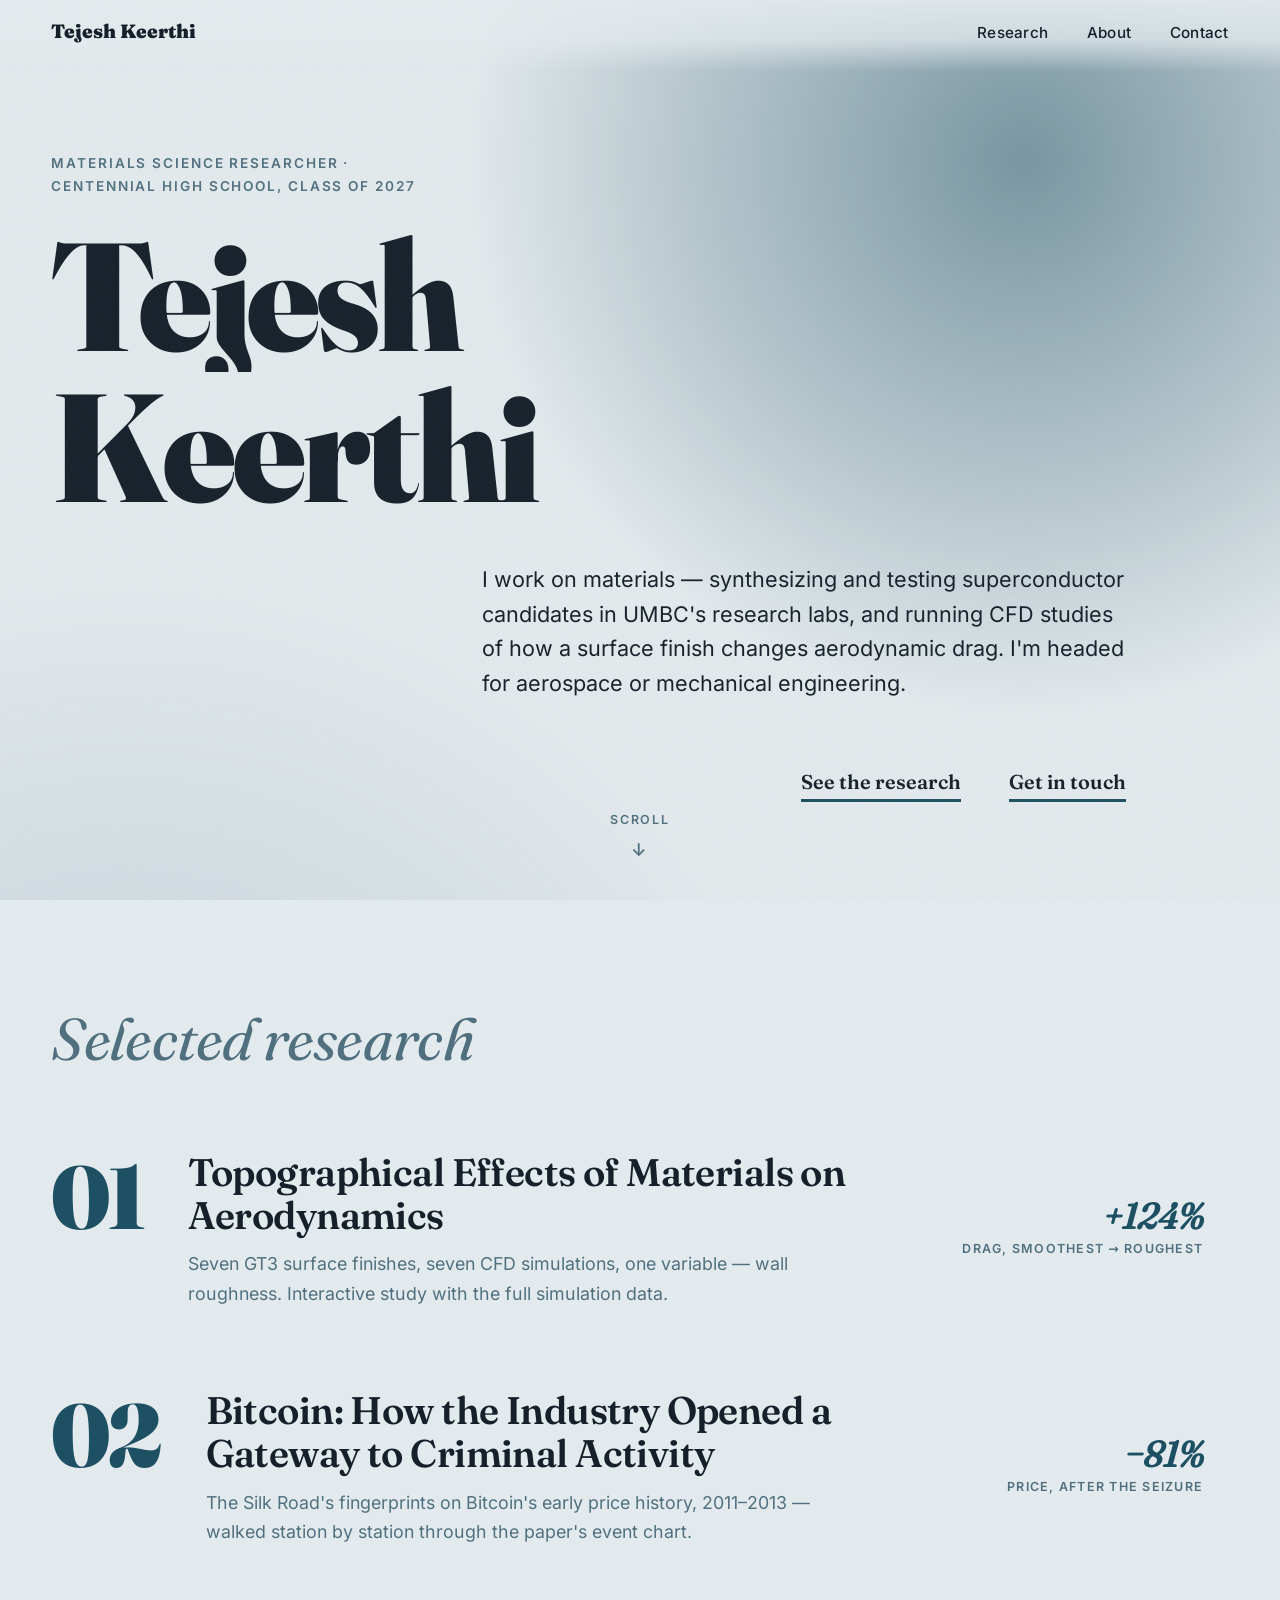
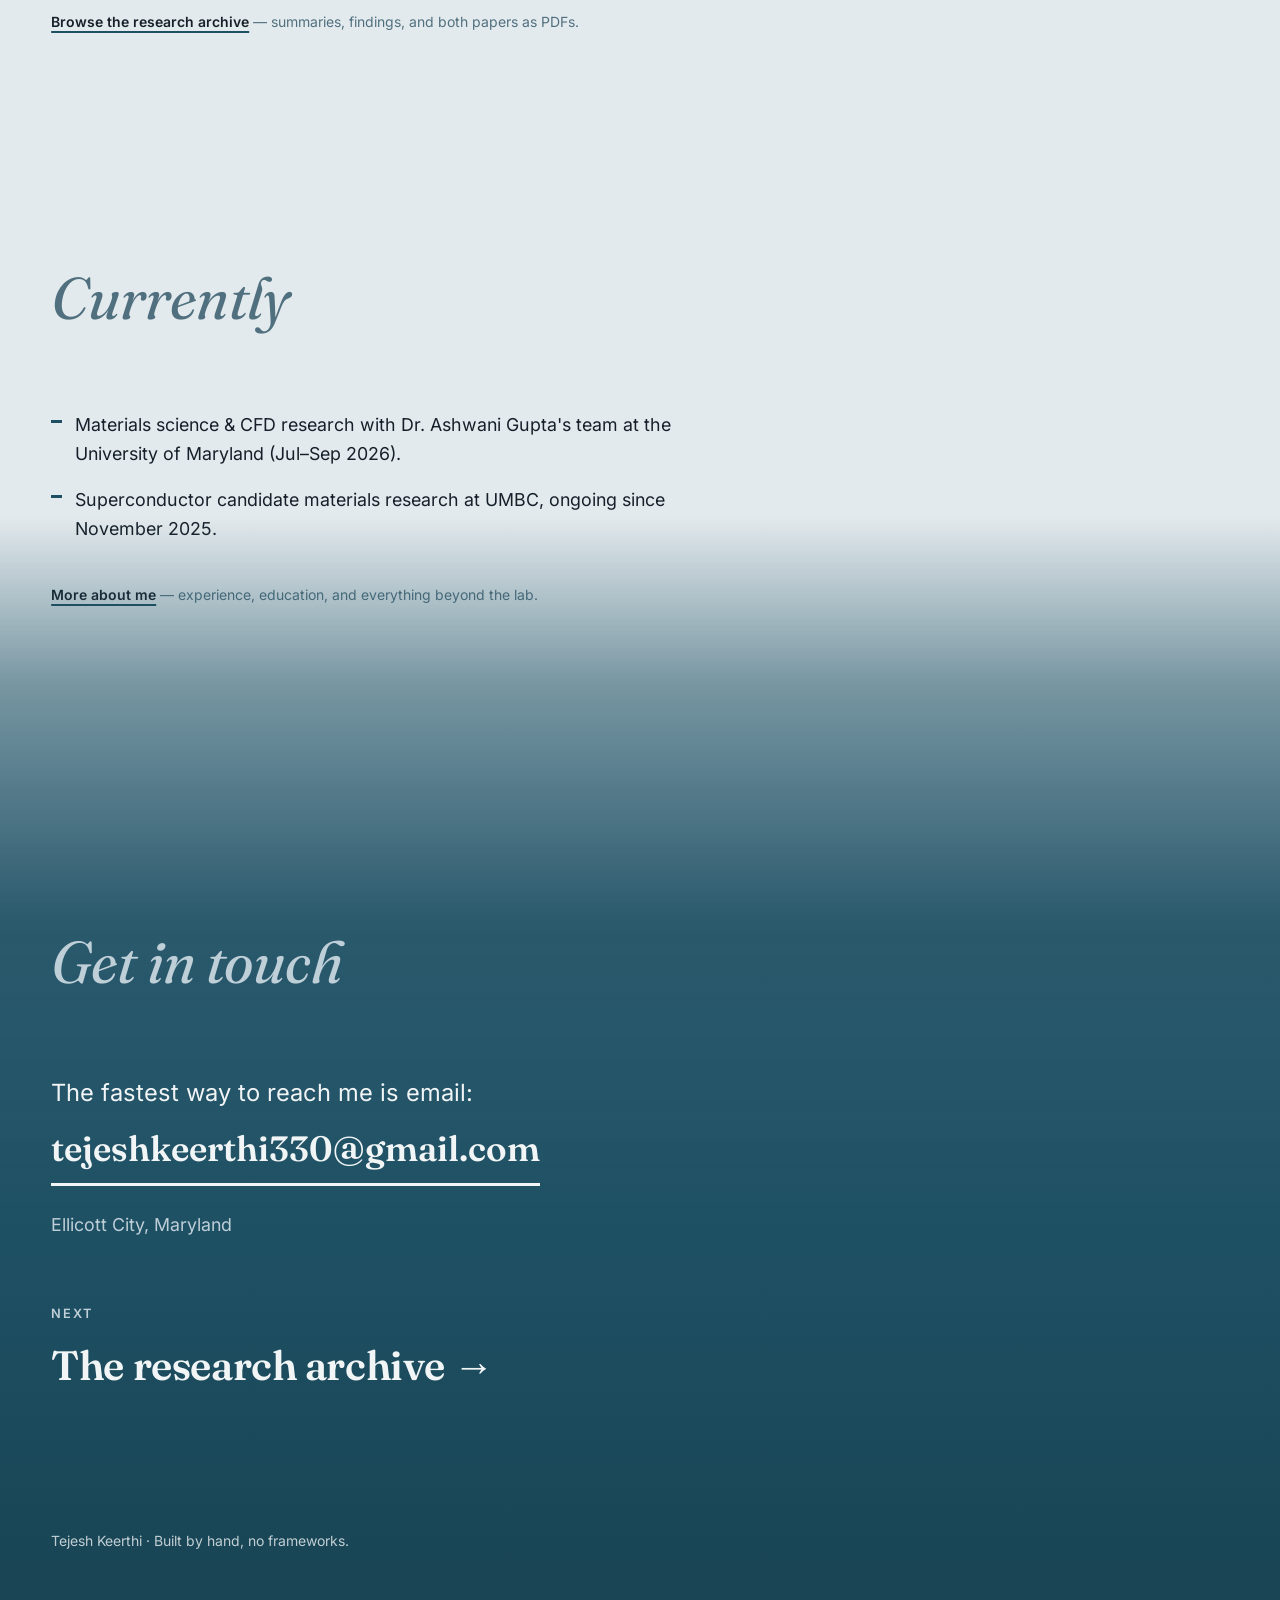
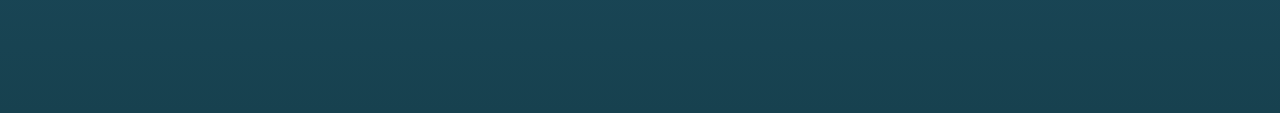
==== commit cbc9bb10: "Make the site fully self-contained and production-grade Self-hosts Fraunces and Inter (latin/latin-e" ====
--- a/index.html
+++ b/index.html
@@ -15,13 +15,17 @@
   <meta property="og:image:width" content="1200">
   <meta property="og:image:height" content="630">
   <meta name="twitter:card" content="summary_large_image">
+  <link rel="canonical" href="https://tejeshkeerthi330-web.github.io/portfolio/">
+  <meta name="theme-color" content="#E3EAED">
 
   <link rel="icon" type="image/svg+xml" href="assets/favicon.svg">
+  <link rel="icon" type="image/png" sizes="32x32" href="assets/img/favicon-32.png">
+  <link rel="apple-touch-icon" href="assets/img/apple-touch-icon.png">
 
-  <link rel="preconnect" href="https://fonts.googleapis.com">
-  <link rel="preconnect" href="https://fonts.gstatic.com" crossorigin>
-  <link href="https://fonts.googleapis.com/css2?family=Fraunces:ital,opsz,wght@0,9..144,400;0,9..144,600;0,9..144,900;1,9..144,400&family=Inter:wght@400;500;600&display=swap" rel="stylesheet">
+  <link rel="preload" as="font" type="font/woff2" crossorigin href="assets/fonts/6NU78FyLNQOQZAnv9bYEvDiIdE9Ea92uemAk_WBq8U_9v0c2Wa0KxC9TeA.woff2">
+  <link rel="preload" as="font" type="font/woff2" crossorigin href="assets/fonts/UcC73FwrK3iLTeHuS_nVMrMxCp50SjIa1ZL7.woff2">
   <link rel="stylesheet" href="styles.css">
+  <script type="application/ld+json">{"@context": "https://schema.org", "@type": "Person", "name": "Tejesh Keerthi", "email": "mailto:tejeshkeerthi330@gmail.com", "address": {"@type": "PostalAddress", "addressLocality": "Ellicott City", "addressRegion": "MD"}, "affiliation": {"@type": "EducationalOrganization", "name": "Centennial High School"}, "description": "Materials science researcher (Class of 2027) pursuing undergraduate study in aerospace or mechanical engineering.", "url": "https://tejeshkeerthi330-web.github.io/portfolio/"}</script>
 </head>
 <body>
 
--- a/styles.css
+++ b/styles.css
@@ -1,3 +1,136 @@
+/* ============================================================
+   Self-hosted fonts — Fraunces (variable, incl. italic) + Inter,
+   latin & latin-ext subsets, served from assets/fonts/. No
+   third-party requests; the site works fully offline.
+   ============================================================ */
+
+/* latin-ext */
+@font-face {
+  font-family: 'Fraunces';
+  font-style: italic;
+  font-weight: 400;
+  font-display: swap;
+  src: url(assets/fonts/6NUs8FyLNQOQZAnv9ZwNjucMHVn85Ni7emAe9lKqZTnbB-gzTK0K1ChJdt9hFwpX9W37ll9_mvMiQvTm.woff2) format('woff2');
+  unicode-range: U+0100-02BA, U+02BD-02C5, U+02C7-02CC, U+02CE-02D7, U+02DD-02FF, U+0304, U+0308, U+0329, U+1D00-1DBF, U+1E00-1E9F, U+1EF2-1EFF, U+2020, U+20A0-20AB, U+20AD-20C0, U+2113, U+2C60-2C7F, U+A720-A7FF;
+}
+/* latin */
+@font-face {
+  font-family: 'Fraunces';
+  font-style: italic;
+  font-weight: 400;
+  font-display: swap;
+  src: url(assets/fonts/6NUs8FyLNQOQZAnv9ZwNjucMHVn85Ni7emAe9lKqZTnbB-gzTK0K1ChJdt9hFwpX9W37ll9_mv0iQg.woff2) format('woff2');
+  unicode-range: U+0000-00FF, U+0131, U+0152-0153, U+02BB-02BC, U+02C6, U+02DA, U+02DC, U+0304, U+0308, U+0329, U+2000-206F, U+20AC, U+2122, U+2191, U+2193, U+2212, U+2215, U+FEFF, U+FFFD;
+}
+/* latin-ext */
+@font-face {
+  font-family: 'Fraunces';
+  font-style: normal;
+  font-weight: 400;
+  font-display: swap;
+  src: url(assets/fonts/6NU78FyLNQOQZAnv9bYEvDiIdE9Ea92uemAk_WBq8U_9v0c2Wa0KxCFTeO-U.woff2) format('woff2');
+  unicode-range: U+0100-02BA, U+02BD-02C5, U+02C7-02CC, U+02CE-02D7, U+02DD-02FF, U+0304, U+0308, U+0329, U+1D00-1DBF, U+1E00-1E9F, U+1EF2-1EFF, U+2020, U+20A0-20AB, U+20AD-20C0, U+2113, U+2C60-2C7F, U+A720-A7FF;
+}
+/* latin */
+@font-face {
+  font-family: 'Fraunces';
+  font-style: normal;
+  font-weight: 400;
+  font-display: swap;
+  src: url(assets/fonts/6NU78FyLNQOQZAnv9bYEvDiIdE9Ea92uemAk_WBq8U_9v0c2Wa0KxC9TeA.woff2) format('woff2');
+  unicode-range: U+0000-00FF, U+0131, U+0152-0153, U+02BB-02BC, U+02C6, U+02DA, U+02DC, U+0304, U+0308, U+0329, U+2000-206F, U+20AC, U+2122, U+2191, U+2193, U+2212, U+2215, U+FEFF, U+FFFD;
+}
+/* latin-ext */
+@font-face {
+  font-family: 'Fraunces';
+  font-style: normal;
+  font-weight: 600;
+  font-display: swap;
+  src: url(assets/fonts/6NU78FyLNQOQZAnv9bYEvDiIdE9Ea92uemAk_WBq8U_9v0c2Wa0KxCFTeO-U.woff2) format('woff2');
+  unicode-range: U+0100-02BA, U+02BD-02C5, U+02C7-02CC, U+02CE-02D7, U+02DD-02FF, U+0304, U+0308, U+0329, U+1D00-1DBF, U+1E00-1E9F, U+1EF2-1EFF, U+2020, U+20A0-20AB, U+20AD-20C0, U+2113, U+2C60-2C7F, U+A720-A7FF;
+}
+/* latin */
+@font-face {
+  font-family: 'Fraunces';
+  font-style: normal;
+  font-weight: 600;
+  font-display: swap;
+  src: url(assets/fonts/6NU78FyLNQOQZAnv9bYEvDiIdE9Ea92uemAk_WBq8U_9v0c2Wa0KxC9TeA.woff2) format('woff2');
+  unicode-range: U+0000-00FF, U+0131, U+0152-0153, U+02BB-02BC, U+02C6, U+02DA, U+02DC, U+0304, U+0308, U+0329, U+2000-206F, U+20AC, U+2122, U+2191, U+2193, U+2212, U+2215, U+FEFF, U+FFFD;
+}
+/* latin-ext */
+@font-face {
+  font-family: 'Fraunces';
+  font-style: normal;
+  font-weight: 900;
+  font-display: swap;
+  src: url(assets/fonts/6NU78FyLNQOQZAnv9bYEvDiIdE9Ea92uemAk_WBq8U_9v0c2Wa0KxCFTeO-U.woff2) format('woff2');
+  unicode-range: U+0100-02BA, U+02BD-02C5, U+02C7-02CC, U+02CE-02D7, U+02DD-02FF, U+0304, U+0308, U+0329, U+1D00-1DBF, U+1E00-1E9F, U+1EF2-1EFF, U+2020, U+20A0-20AB, U+20AD-20C0, U+2113, U+2C60-2C7F, U+A720-A7FF;
+}
+/* latin */
+@font-face {
+  font-family: 'Fraunces';
+  font-style: normal;
+  font-weight: 900;
+  font-display: swap;
+  src: url(assets/fonts/6NU78FyLNQOQZAnv9bYEvDiIdE9Ea92uemAk_WBq8U_9v0c2Wa0KxC9TeA.woff2) format('woff2');
+  unicode-range: U+0000-00FF, U+0131, U+0152-0153, U+02BB-02BC, U+02C6, U+02DA, U+02DC, U+0304, U+0308, U+0329, U+2000-206F, U+20AC, U+2122, U+2191, U+2193, U+2212, U+2215, U+FEFF, U+FFFD;
+}
+/* latin-ext */
+@font-face {
+  font-family: 'Inter';
+  font-style: normal;
+  font-weight: 400;
+  font-display: swap;
+  src: url(assets/fonts/UcC73FwrK3iLTeHuS_nVMrMxCp50SjIa25L7SUc.woff2) format('woff2');
+  unicode-range: U+0100-02BA, U+02BD-02C5, U+02C7-02CC, U+02CE-02D7, U+02DD-02FF, U+0304, U+0308, U+0329, U+1D00-1DBF, U+1E00-1E9F, U+1EF2-1EFF, U+2020, U+20A0-20AB, U+20AD-20C0, U+2113, U+2C60-2C7F, U+A720-A7FF;
+}
+/* latin */
+@font-face {
+  font-family: 'Inter';
+  font-style: normal;
+  font-weight: 400;
+  font-display: swap;
+  src: url(assets/fonts/UcC73FwrK3iLTeHuS_nVMrMxCp50SjIa1ZL7.woff2) format('woff2');
+  unicode-range: U+0000-00FF, U+0131, U+0152-0153, U+02BB-02BC, U+02C6, U+02DA, U+02DC, U+0304, U+0308, U+0329, U+2000-206F, U+20AC, U+2122, U+2191, U+2193, U+2212, U+2215, U+FEFF, U+FFFD;
+}
+/* latin-ext */
+@font-face {
+  font-family: 'Inter';
+  font-style: normal;
+  font-weight: 500;
+  font-display: swap;
+  src: url(assets/fonts/UcC73FwrK3iLTeHuS_nVMrMxCp50SjIa25L7SUc.woff2) format('woff2');
+  unicode-range: U+0100-02BA, U+02BD-02C5, U+02C7-02CC, U+02CE-02D7, U+02DD-02FF, U+0304, U+0308, U+0329, U+1D00-1DBF, U+1E00-1E9F, U+1EF2-1EFF, U+2020, U+20A0-20AB, U+20AD-20C0, U+2113, U+2C60-2C7F, U+A720-A7FF;
+}
+/* latin */
+@font-face {
+  font-family: 'Inter';
+  font-style: normal;
+  font-weight: 500;
+  font-display: swap;
+  src: url(assets/fonts/UcC73FwrK3iLTeHuS_nVMrMxCp50SjIa1ZL7.woff2) format('woff2');
+  unicode-range: U+0000-00FF, U+0131, U+0152-0153, U+02BB-02BC, U+02C6, U+02DA, U+02DC, U+0304, U+0308, U+0329, U+2000-206F, U+20AC, U+2122, U+2191, U+2193, U+2212, U+2215, U+FEFF, U+FFFD;
+}
+/* latin-ext */
+@font-face {
+  font-family: 'Inter';
+  font-style: normal;
+  font-weight: 600;
+  font-display: swap;
+  src: url(assets/fonts/UcC73FwrK3iLTeHuS_nVMrMxCp50SjIa25L7SUc.woff2) format('woff2');
+  unicode-range: U+0100-02BA, U+02BD-02C5, U+02C7-02CC, U+02CE-02D7, U+02DD-02FF, U+0304, U+0308, U+0329, U+1D00-1DBF, U+1E00-1E9F, U+1EF2-1EFF, U+2020, U+20A0-20AB, U+20AD-20C0, U+2113, U+2C60-2C7F, U+A720-A7FF;
+}
+/* latin */
+@font-face {
+  font-family: 'Inter';
+  font-style: normal;
+  font-weight: 600;
+  font-display: swap;
+  src: url(assets/fonts/UcC73FwrK3iLTeHuS_nVMrMxCp50SjIa1ZL7.woff2) format('woff2');
+  unicode-range: U+0000-00FF, U+0131, U+0152-0153, U+02BB-02BC, U+02C6, U+02DA, U+02DC, U+0304, U+0308, U+0329, U+2000-206F, U+20AC, U+2122, U+2191, U+2193, U+2212, U+2215, U+FEFF, U+FFFD;
+}
+
 /* ============================================================
    UNDERTOW — the site's visual system
    One continuous cool canvas. Color lives in large soft gradient
@@ -1445,3 +1578,79 @@
 
   .site-head.is-hidden { transform: none; }
 }
+
+/* ------------------------------------------------------------
+   Print — clean paper output: no chrome, no motion machinery
+   ------------------------------------------------------------ */
+
+@media print {
+  .veil,
+  .ambient,
+  .site-head,
+  .skip-link,
+  .hero-cue,
+  .deep-pool,
+  .step-nav,
+  .next-kicker,
+  .next-link,
+  body::after {
+    display: none !important;
+  }
+
+  body,
+  .page-deep {
+    background: #fff;
+    color: #000;
+  }
+
+  .deep,
+  .site-foot,
+  .deep .section-title,
+  .contact-loc,
+  .contact-note {
+    color: #000;
+  }
+
+  .mask > .mask-inner,
+  .unclip-inner,
+  [data-rise],
+  [data-drift],
+  [data-parallax] {
+    transform: none !important;
+    opacity: 1 !important;
+    scale: none !important;
+  }
+
+  a {
+    color: #000;
+  }
+
+  .hero,
+  .cover-hero,
+  .x-hero,
+  .contact-hero,
+  section {
+    min-height: 0;
+    padding-block: 1.25rem;
+  }
+
+  .spread-body,
+  .spread-b .spread-body {
+    background: none;
+    margin: 0;
+  }
+
+  .data-details {
+    display: block;
+  }
+
+  .data-details summary {
+    display: none;
+  }
+
+  .data-details[open] .table-scroll,
+  .data-details .table-scroll {
+    display: block;
+    overflow: visible;
+  }
+}
